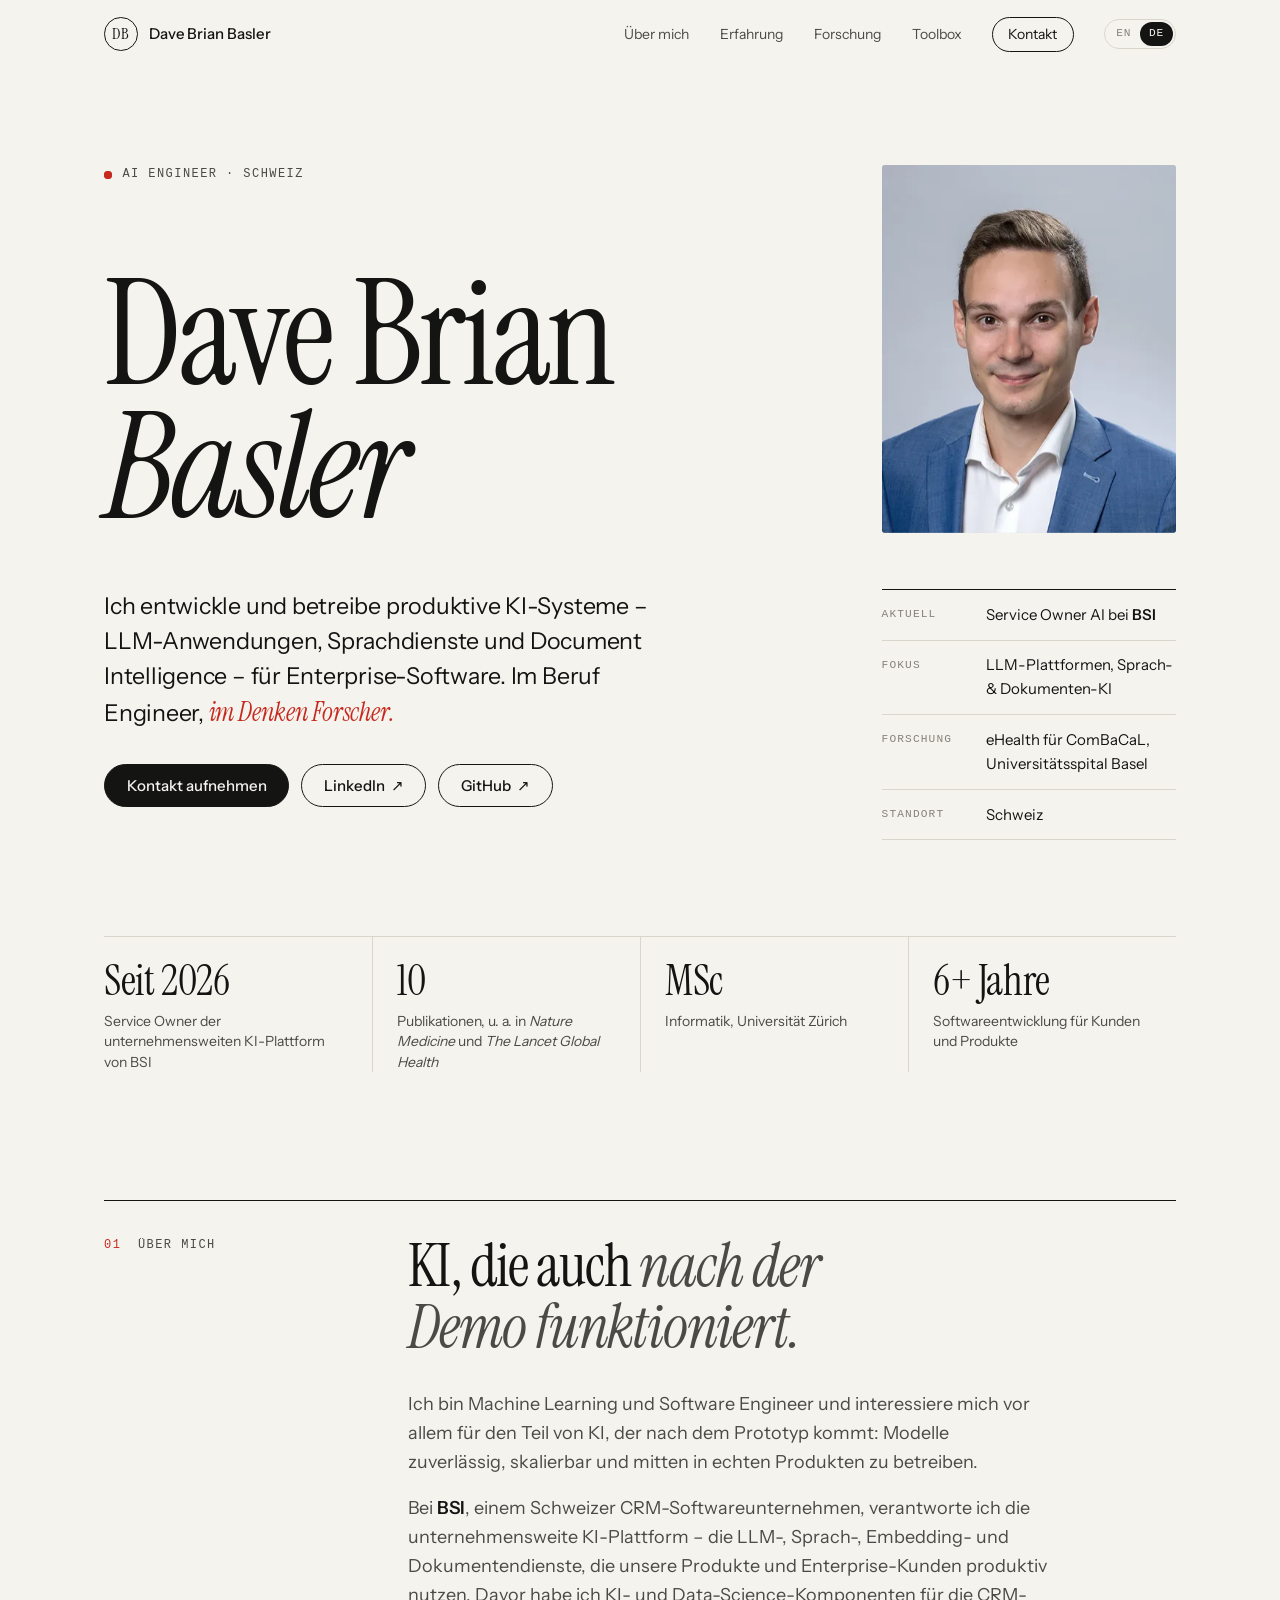
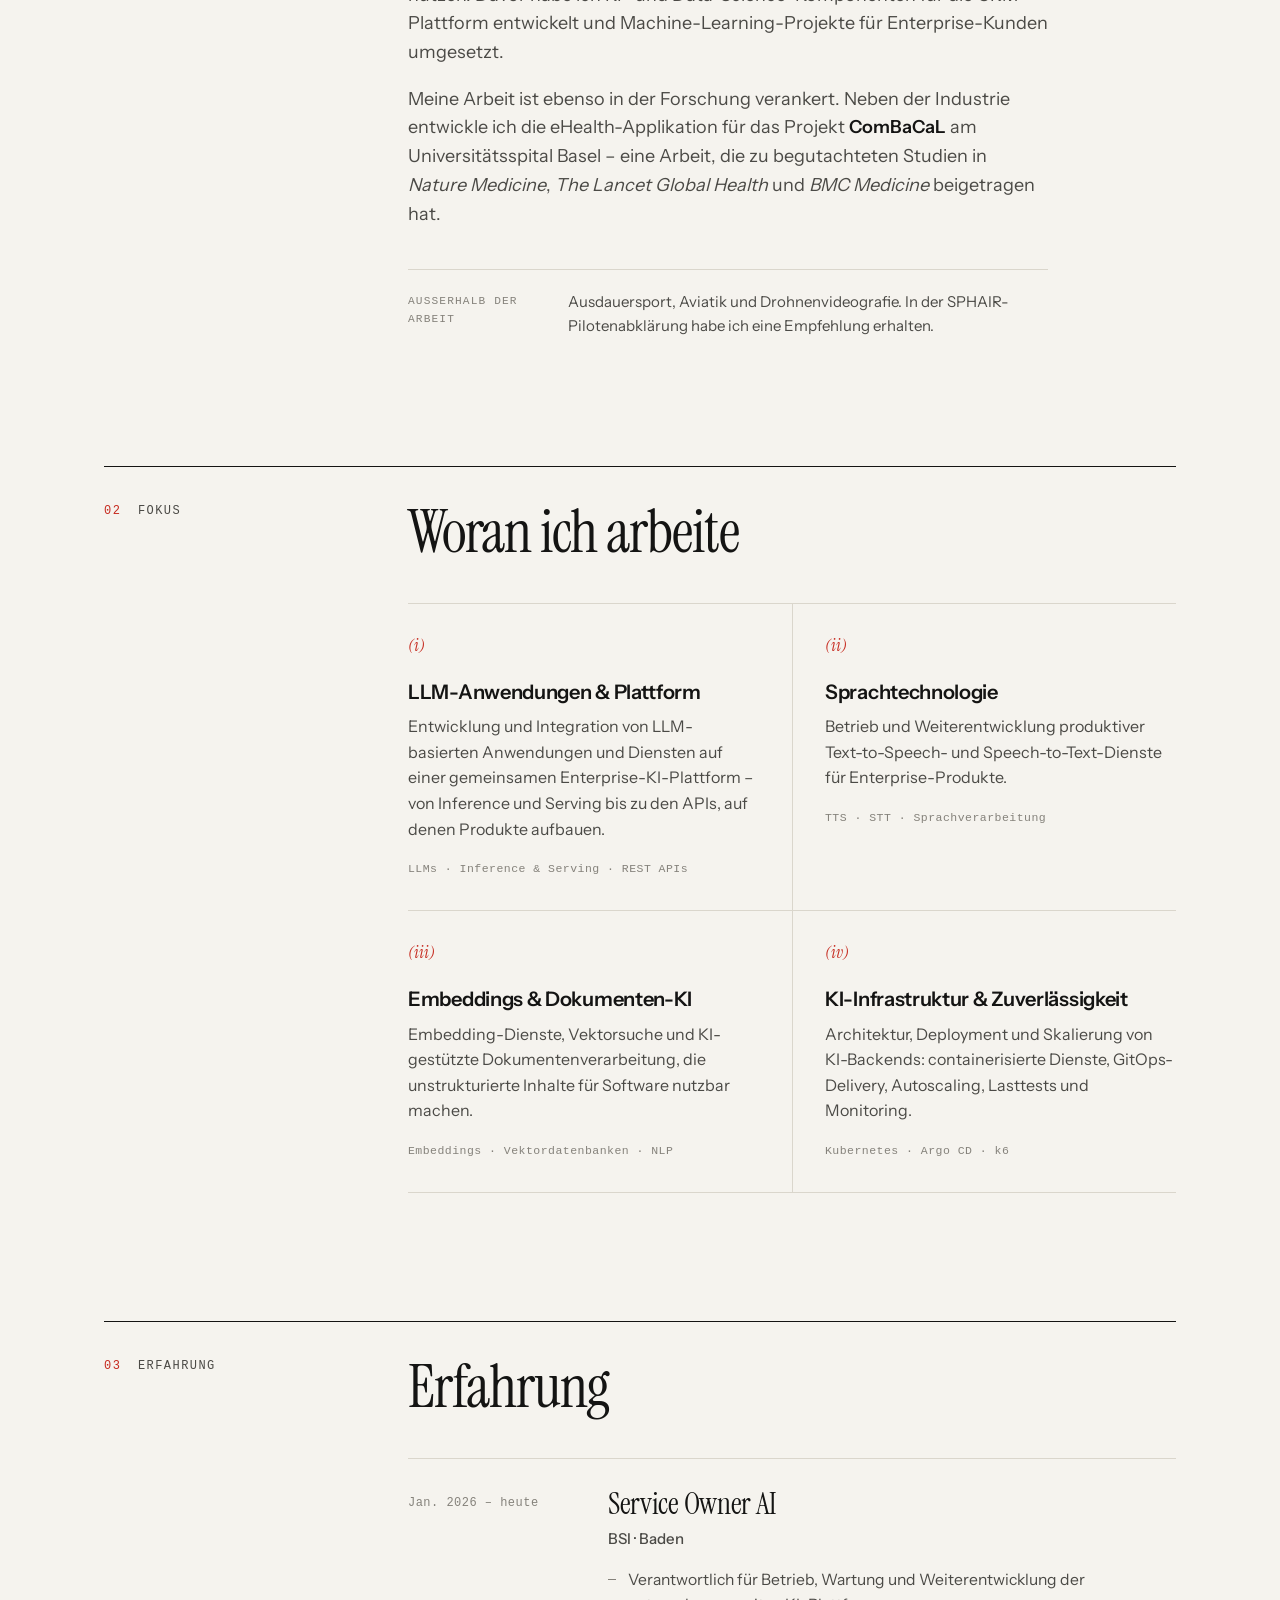
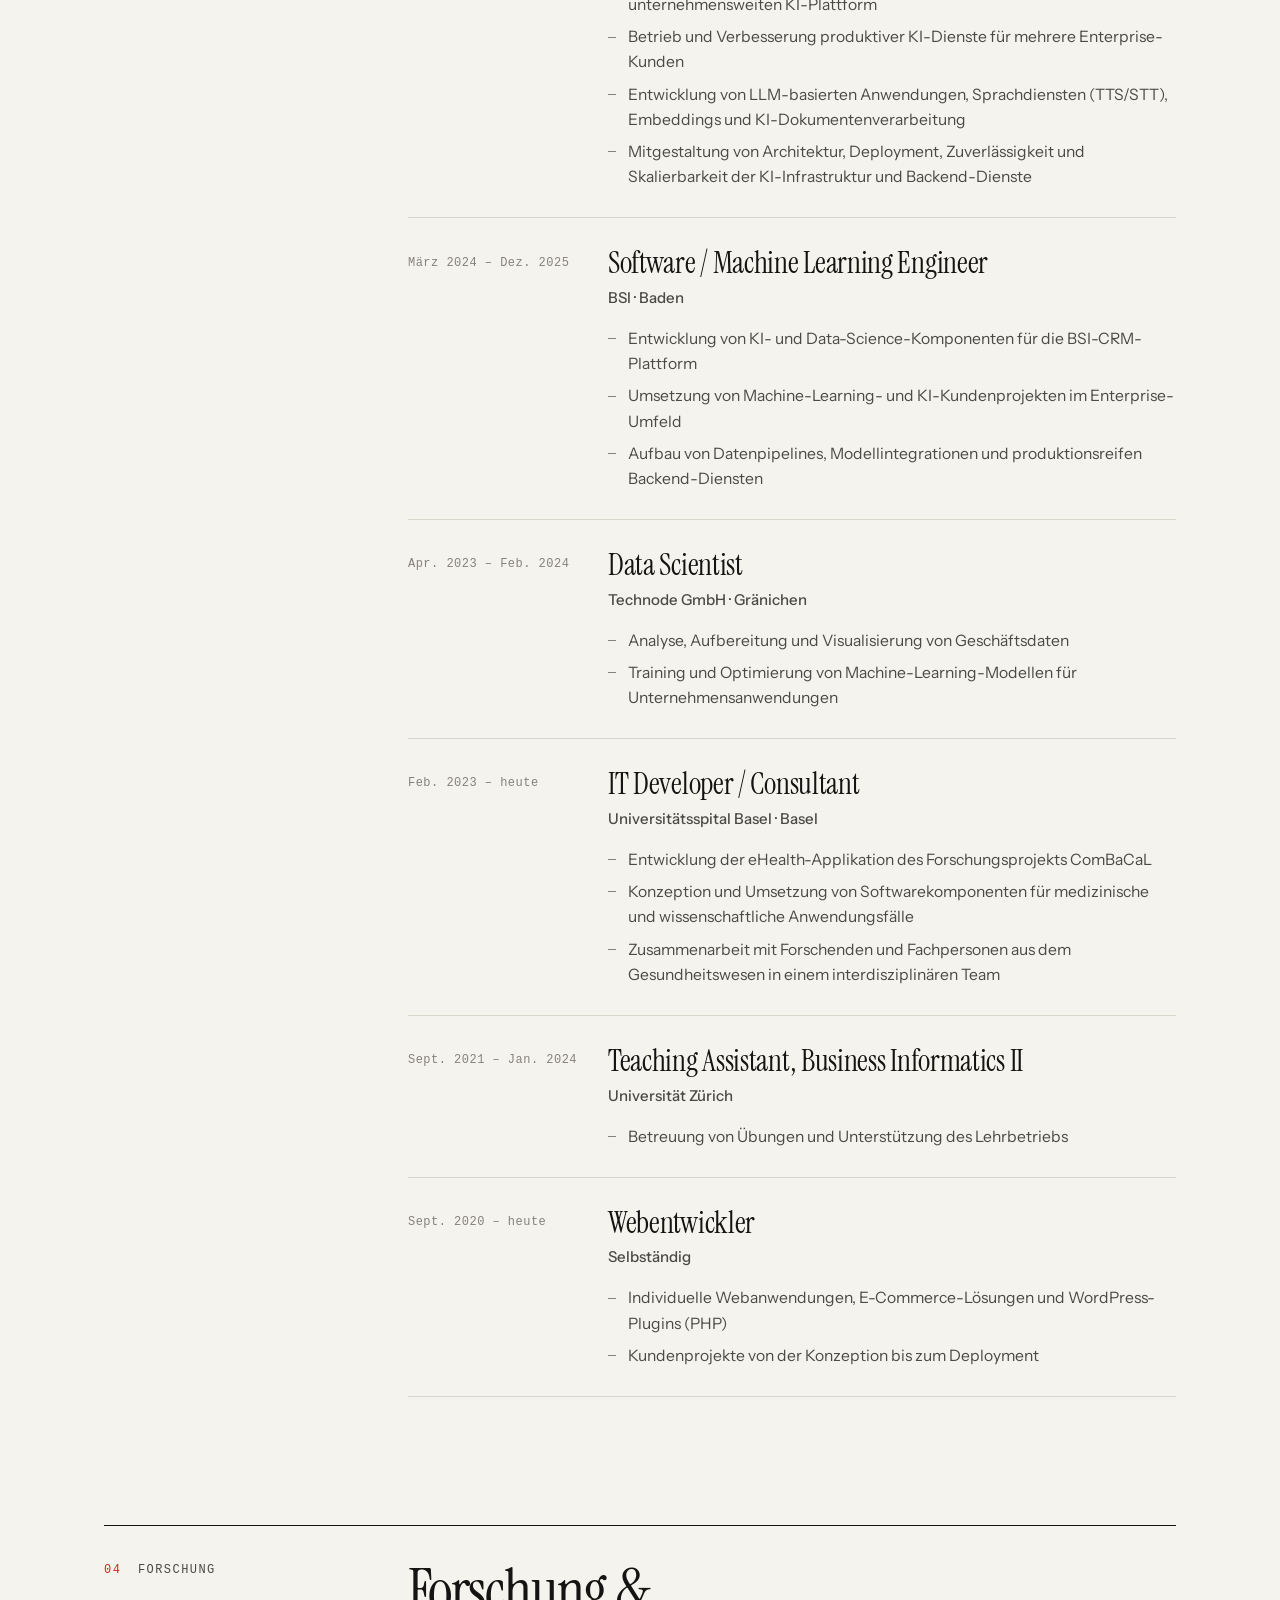
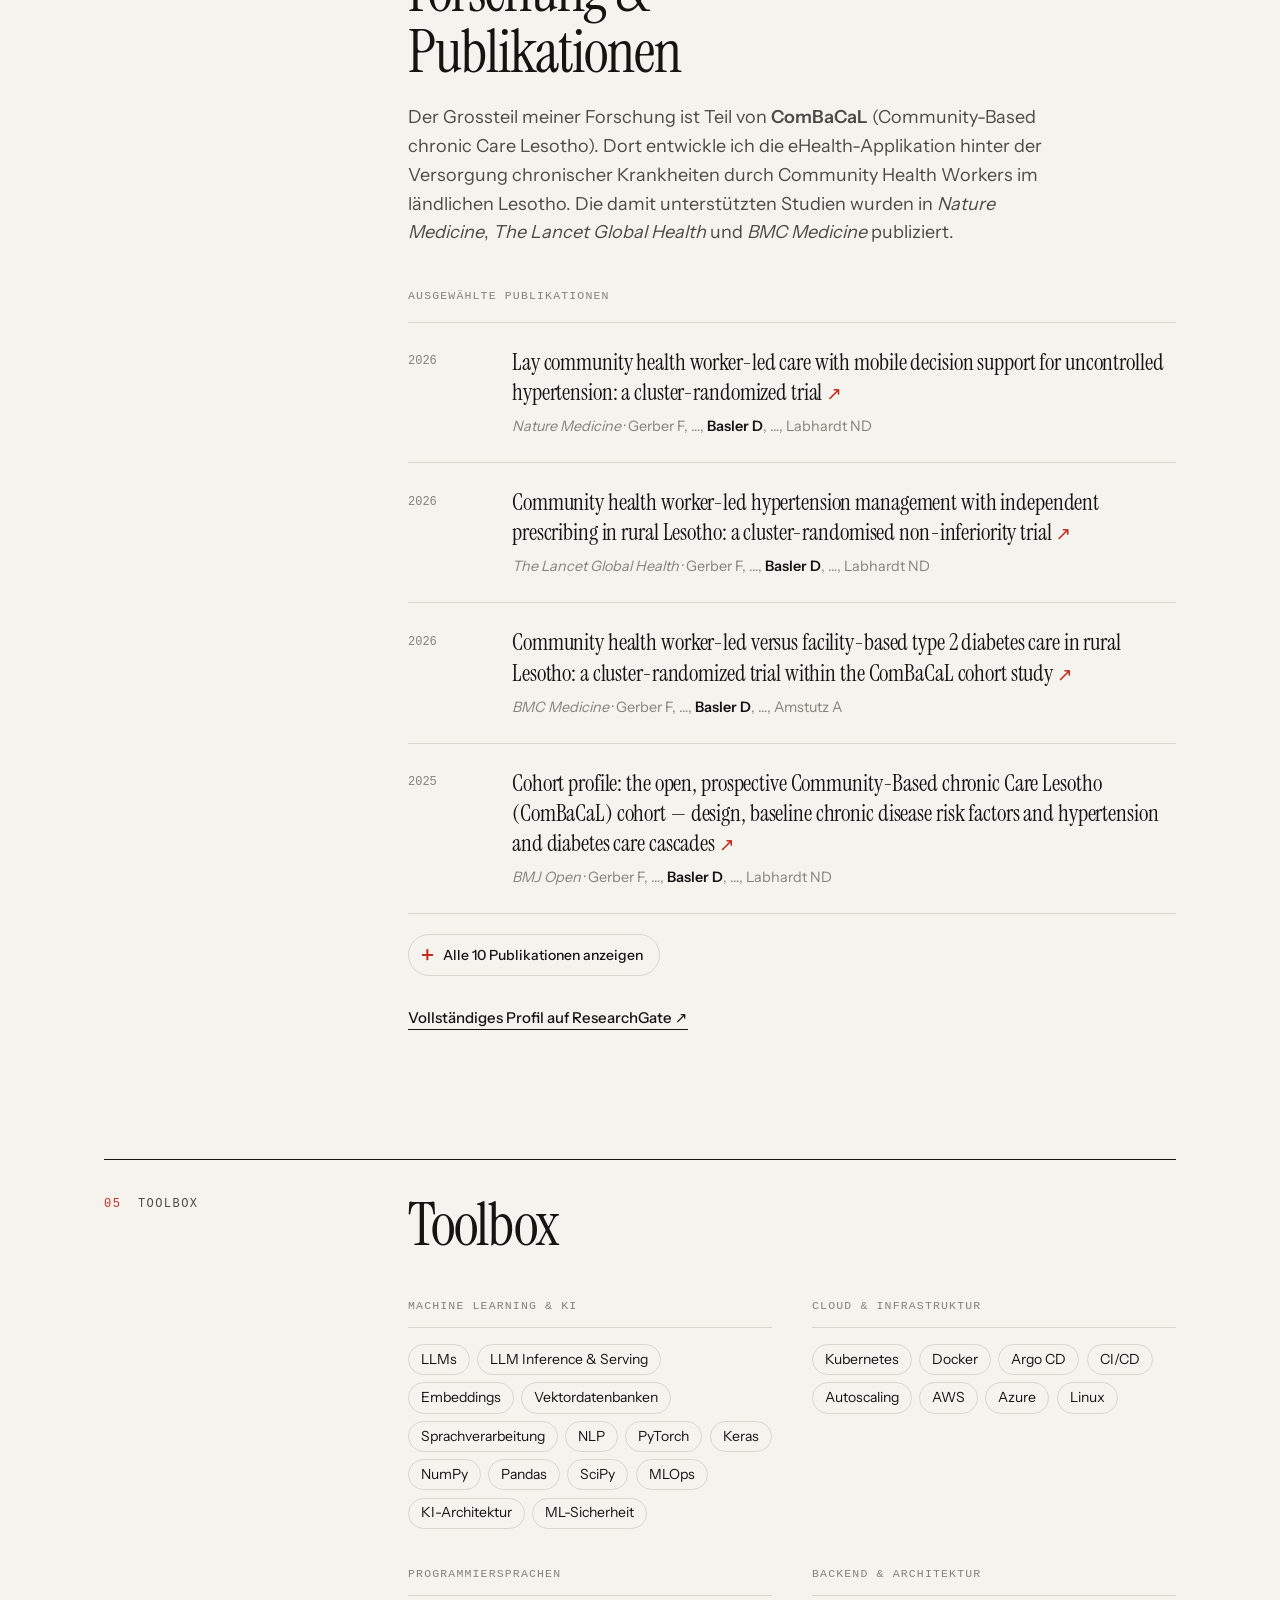
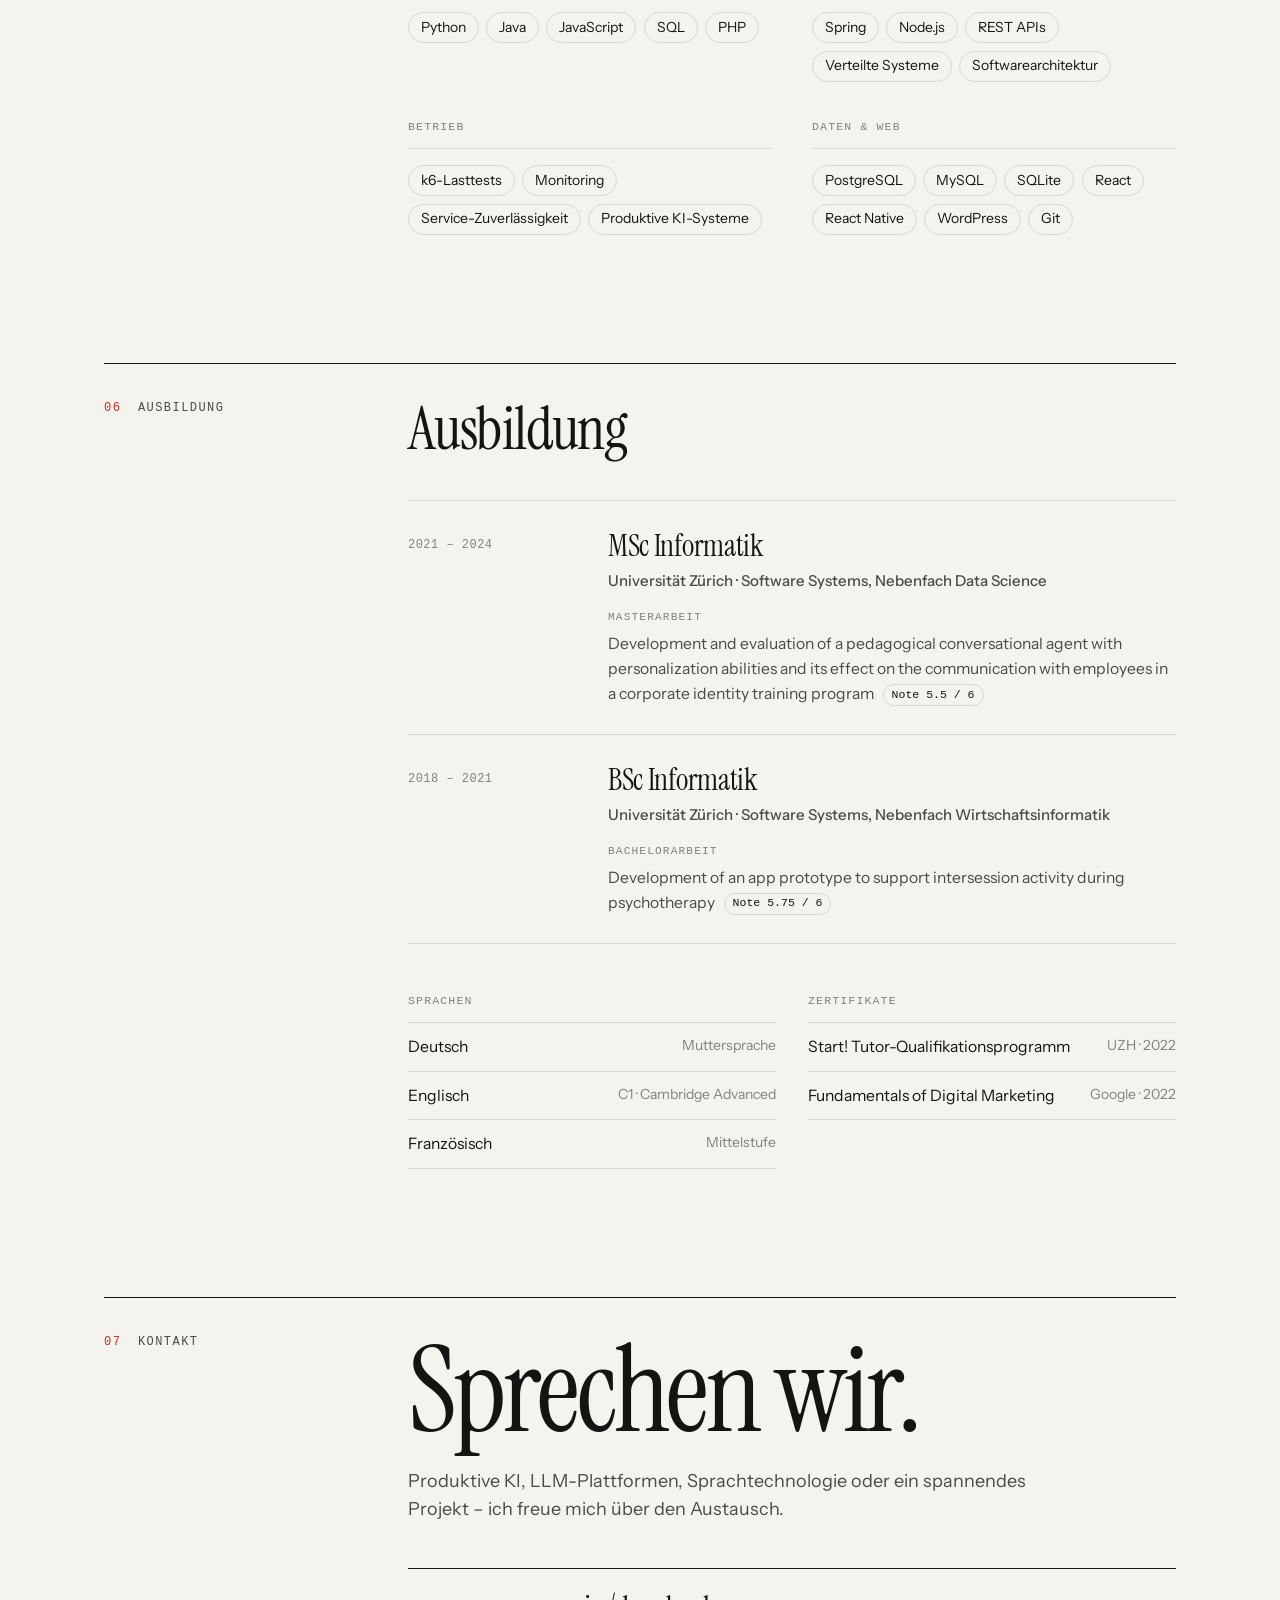
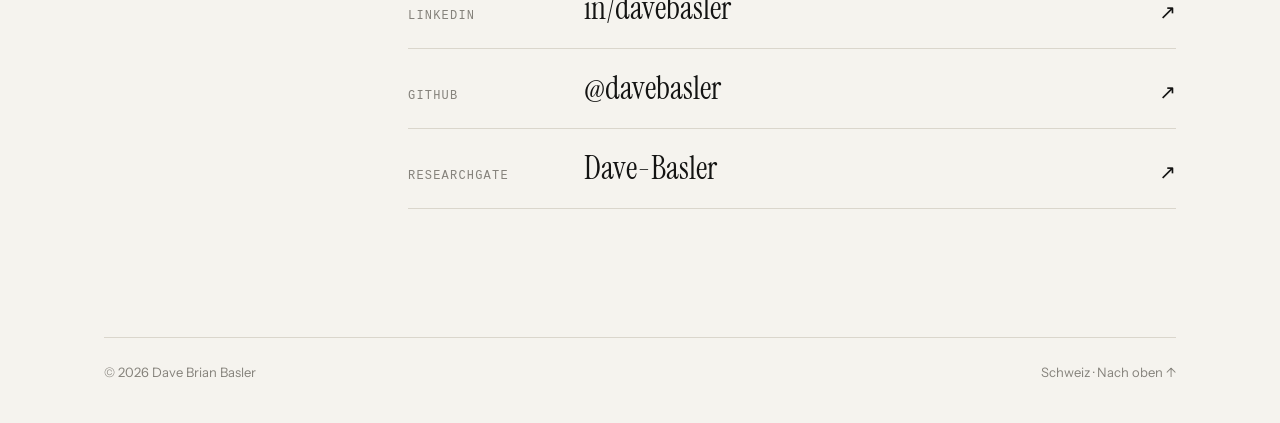
==== de/index.html @ 915a313a "Add portrait, German version and conference venue - Portrait in the hero (WebP + JPEG fallback in 3 " ====
<!DOCTYPE html>
<html lang="de-CH">
<head>
  <meta charset="utf-8">
  <meta name="viewport" content="width=device-width, initial-scale=1">

  <title>Dave Brian Basler — AI &amp; Machine Learning Engineer</title>
  <meta name="description" content="Dave Brian Basler ist AI- und Machine-Learning-Engineer in der Schweiz. Er entwickelt und betreibt produktive KI-Systeme – LLMs, Sprachtechnologie und Dokumenten-KI – für Enterprise-Software.">
  <meta name="author" content="Dave Brian Basler">
  <meta name="robots" content="index, follow">
  <link rel="canonical" href="https://davebasler.github.io/de/">
  <link rel="alternate" hreflang="en" href="https://davebasler.github.io/">
  <link rel="alternate" hreflang="de" href="https://davebasler.github.io/de/">
  <link rel="alternate" hreflang="x-default" href="https://davebasler.github.io/">

  <meta name="theme-color" content="#f5f3ee" media="(prefers-color-scheme: light)">
  <meta name="theme-color" content="#0f0f0e" media="(prefers-color-scheme: dark)">
  <meta name="color-scheme" content="light dark">

  <meta property="og:type" content="profile">
  <meta property="og:site_name" content="Dave Brian Basler">
  <meta property="og:title" content="Dave Brian Basler — AI &amp; Machine Learning Engineer">
  <meta property="og:description" content="Ich entwickle und betreibe produktive KI-Systeme – LLM-Anwendungen, Sprachdienste und Document Intelligence – für Enterprise-Software.">
  <meta property="og:url" content="https://davebasler.github.io/de/">
  <meta property="og:image" content="https://davebasler.github.io/assets/og-image-de.png">
  <meta property="og:image:width" content="1200">
  <meta property="og:image:height" content="630">
  <meta property="og:image:alt" content="Dave Brian Basler — AI &amp; Machine Learning Engineer">
  <meta property="og:locale" content="de_CH">
  <meta property="og:locale:alternate" content="en_US">
  <meta property="profile:first_name" content="Dave">
  <meta property="profile:last_name" content="Basler">
  <meta name="twitter:card" content="summary_large_image">

  <link rel="icon" href="../assets/favicon.svg" type="image/svg+xml">
  <link rel="icon" href="../assets/favicon-32.png" sizes="32x32" type="image/png">
  <link rel="apple-touch-icon" href="../assets/apple-touch-icon.png">

  <link rel="preload" href="../assets/fonts/instrument-serif-400.woff2" as="font" type="font/woff2" crossorigin>
  <link rel="preload" href="../assets/fonts/instrument-sans-variable.woff2" as="font" type="font/woff2" crossorigin>
  <link rel="preload" as="image" type="image/webp" href="../assets/img/portrait-800.webp" imagesrcset="../assets/img/portrait-400.webp 400w, ../assets/img/portrait-640.webp 640w, ../assets/img/portrait-800.webp 800w" imagesizes="(max-width: 760px) 8.5rem, (max-width: 960px) 13rem, 21rem">
  <link rel="stylesheet" href="../style.css">
  <script>document.documentElement.classList.add("js")</script>

  <script type="application/ld+json">
  {
    "@context": "https://schema.org",
    "@type": "ProfilePage",
    "url": "https://davebasler.github.io/de/",
    "inLanguage": "de",
    "dateModified": "2026-11-16",
    "mainEntity": {
      "@type": "Person",
      "@id": "https://davebasler.github.io/#person",
      "name": "Dave Brian Basler",
      "alternateName": "Dave Basler",
      "givenName": "Dave",
      "additionalName": "Brian",
      "familyName": "Basler",
      "jobTitle": "Service Owner AI",
      "description": "AI- und Machine-Learning-Engineer, der produktive LLM-, Sprach- und Dokumenten-KI-Systeme für Enterprise-Software entwickelt und betreibt.",
      "url": "https://davebasler.github.io/de/",
      "image": "https://davebasler.github.io/assets/img/portrait-800.jpg",
      "address": { "@type": "PostalAddress", "addressCountry": "CH" },
      "worksFor": {
        "@type": "Organization",
        "name": "BSI Business Systems Integration AG",
        "url": "https://www.bsi-software.com"
      },
      "alumniOf": {
        "@type": "CollegeOrUniversity",
        "name": "Universität Zürich",
        "url": "https://www.uzh.ch"
      },
      "knowsAbout": [
        "Machine Learning", "Künstliche Intelligenz", "Large Language Models", "LLM Inference und Serving",
        "Sprachverarbeitung", "Text-to-Speech", "Speech-to-Text", "Embeddings",
        "Vektordatenbanken", "MLOps", "Kubernetes", "Softwarearchitektur", "eHealth"
      ],
      "knowsLanguage": ["de", "en", "fr"],
      "sameAs": [
        "https://ch.linkedin.com/in/davebasler",
        "https://github.com/davebasler",
        "https://www.researchgate.net/profile/Dave-Basler"
      ]
    }
  }
  </script>
</head>
<body>
  <a class="skip-link" href="#main">Zum Inhalt springen</a>

  <header class="site-header" id="top">
    <div class="wrap header-inner">
      <a class="brand" href="#top" aria-label="Dave Brian Basler, zurück nach oben">
        <span class="brand-mark" aria-hidden="true">DB</span>
        <span class="brand-name">Dave Brian Basler</span>
      </a>
      <div class="header-right">
        <nav aria-label="Abschnitte">
          <ul class="nav-list">
            <li><a href="#about">Über mich</a></li>
            <li><a href="#experience">Erfahrung</a></li>
            <li><a href="#research">Forschung</a></li>
            <li><a href="#toolbox">Toolbox</a></li>
            <li><a class="nav-cta" href="#contact">Kontakt</a></li>
          </ul>
        </nav>
        <div class="lang-switch" role="group" aria-label="Sprache">
          <a href="../" hreflang="en" lang="en" aria-label="English">EN</a>
          <a href="./" hreflang="de" lang="de" aria-current="page" aria-label="Deutsch">DE</a>
        </div>
      </div>
    </div>
  </header>

  <main id="main">
    <!-- ============ HERO ============ -->
    <section class="hero wrap" aria-labelledby="hero-title">
      <p class="eyebrow rise"><span class="pulse" aria-hidden="true"></span>AI Engineer · Schweiz</p>

      <h1 id="hero-title" class="hero-title rise rise-1">Dave Brian<br><span class="hero-title-last">Basler</span></h1>

      <figure class="portrait">
        <picture>
          <source type="image/webp" srcset="../assets/img/portrait-400.webp 400w, ../assets/img/portrait-640.webp 640w, ../assets/img/portrait-800.webp 800w" sizes="(max-width: 760px) 8.5rem, (max-width: 960px) 13rem, 21rem">
          <img src="../assets/img/portrait-800.jpg" alt="Porträt von Dave Brian Basler" width="800" height="1000" fetchpriority="high">
        </picture>
      </figure>

      <div class="hero-copy rise rise-2">
        <p class="lead">
          Ich entwickle und betreibe produktive KI-Systeme – LLM-Anwendungen, Sprachdienste und
          Document Intelligence – für Enterprise-Software. Im Beruf Engineer,
          <em>im Denken Forscher.</em>
        </p>
        <div class="actions">
          <a class="btn btn-primary" href="#contact">Kontakt aufnehmen</a>
          <a class="btn btn-ghost" href="https://ch.linkedin.com/in/davebasler" target="_blank" rel="noopener">LinkedIn <span aria-hidden="true">↗</span></a>
          <a class="btn btn-ghost" href="https://github.com/davebasler" target="_blank" rel="noopener">GitHub <span aria-hidden="true">↗</span></a>
        </div>
      </div>

      <dl class="now rise rise-3">
        <div><dt>Aktuell</dt><dd>Service Owner AI bei <strong>BSI</strong></dd></div>
        <div><dt>Fokus</dt><dd>LLM-Plattformen, Sprach- &amp; Dokumenten-KI</dd></div>
        <div><dt>Forschung</dt><dd>eHealth für ComBaCaL, Universitätsspital Basel</dd></div>
        <div><dt>Standort</dt><dd>Schweiz</dd></div>
      </dl>

      <ul class="facts rise rise-4">
        <li><span class="fact-value">Seit 2026</span><span class="fact-label">Service Owner der unternehmensweiten KI-Plattform von BSI</span></li>
        <li><span class="fact-value">10</span><span class="fact-label">Publikationen, u.&nbsp;a. in <i>Nature Medicine</i> und <i>The Lancet Global Health</i></span></li>
        <li><span class="fact-value">MSc</span><span class="fact-label">Informatik, Universität Zürich</span></li>
        <li><span class="fact-value"><span data-years-since="2020-09">6</span>+ Jahre</span><span class="fact-label">Softwareentwicklung für Kunden und Produkte</span></li>
      </ul>
    </section>

    <!-- ============ 01 ÜBER MICH ============ -->
    <section class="section wrap" id="about" aria-labelledby="about-title">
      <div class="section-label"><span class="num">01</span> Über mich</div>
      <div class="section-body">
        <h2 id="about-title" class="section-title reveal">KI, die auch <em>nach der Demo funktioniert.</em></h2>
        <div class="prose reveal">
          <p>
            Ich bin Machine Learning und Software Engineer und interessiere mich vor allem für den Teil
            von KI, der nach dem Prototyp kommt: Modelle zuverlässig, skalierbar und mitten in echten
            Produkten zu betreiben.
          </p>
          <p>
            Bei <strong>BSI</strong>, einem Schweizer CRM-Softwareunternehmen, verantworte ich die
            unternehmensweite KI-Plattform – die LLM-, Sprach-, Embedding- und Dokumentendienste, die
            unsere Produkte und Enterprise-Kunden produktiv nutzen. Davor habe ich KI- und
            Data-Science-Komponenten für die CRM-Plattform entwickelt und Machine-Learning-Projekte
            für Enterprise-Kunden umgesetzt.
          </p>
          <p>
            Meine Arbeit ist ebenso in der Forschung verankert. Neben der Industrie entwickle ich die
            eHealth-Applikation für das Projekt <strong>ComBaCaL</strong> am Universitätsspital Basel –
            eine Arbeit, die zu begutachteten Studien in <i>Nature Medicine</i>,
            <i>The Lancet Global Health</i> und <i>BMC Medicine</i> beigetragen hat.
          </p>
        </div>
        <aside class="aside reveal" aria-label="Ausserhalb der Arbeit">
          <span class="aside-label">Ausserhalb der Arbeit</span>
          <p>Ausdauersport, Aviatik und Drohnenvideografie. In der SPHAIR-Pilotenabklärung habe ich eine Empfehlung erhalten.</p>
        </aside>
      </div>
    </section>

    <!-- ============ 02 FOKUS ============ -->
    <section class="section wrap" id="focus" aria-labelledby="focus-title">
      <div class="section-label"><span class="num">02</span> Fokus</div>
      <div class="section-body">
        <h2 id="focus-title" class="section-title reveal">Woran ich arbeite</h2>
        <ol class="focus-grid">
          <li class="focus-item reveal">
            <h3>LLM-Anwendungen &amp; Plattform</h3>
            <p>Entwicklung und Integration von LLM-basierten Anwendungen und Diensten auf einer gemeinsamen Enterprise-KI-Plattform – von Inference und Serving bis zu den APIs, auf denen Produkte aufbauen.</p>
            <p class="tags">LLMs · Inference &amp; Serving · REST APIs</p>
          </li>
          <li class="focus-item reveal">
            <h3>Sprachtechnologie</h3>
            <p>Betrieb und Weiterentwicklung produktiver Text-to-Speech- und Speech-to-Text-Dienste für Enterprise-Produkte.</p>
            <p class="tags">TTS · STT · Sprachverarbeitung</p>
          </li>
          <li class="focus-item reveal">
            <h3>Embeddings &amp; Dokumenten-KI</h3>
            <p>Embedding-Dienste, Vektorsuche und KI-gestützte Dokumentenverarbeitung, die unstrukturierte Inhalte für Software nutzbar machen.</p>
            <p class="tags">Embeddings · Vektordatenbanken · NLP</p>
          </li>
          <li class="focus-item reveal">
            <h3>KI-Infrastruktur &amp; Zuverlässigkeit</h3>
            <p>Architektur, Deployment und Skalierung von KI-Backends: containerisierte Dienste, GitOps-Delivery, Autoscaling, Lasttests und Monitoring.</p>
            <p class="tags">Kubernetes · Argo CD · k6</p>
          </li>
        </ol>
      </div>
    </section>

    <!-- ============ 03 ERFAHRUNG ============ -->
    <section class="section wrap" id="experience" aria-labelledby="experience-title">
      <div class="section-label"><span class="num">03</span> Erfahrung</div>
      <div class="section-body">
        <h2 id="experience-title" class="section-title reveal">Erfahrung</h2>

        <ol class="timeline">
          <li class="entry reveal">
            <p class="entry-date"><time datetime="2026-01">Jan. 2026</time> – heute</p>
            <div class="entry-body">
              <h3 class="entry-title">Service Owner AI</h3>
              <p class="entry-org">BSI · Baden</p>
              <ul class="entry-points">
                <li>Verantwortlich für Betrieb, Wartung und Weiterentwicklung der unternehmensweiten KI-Plattform</li>
                <li>Betrieb und Verbesserung produktiver KI-Dienste für mehrere Enterprise-Kunden</li>
                <li>Entwicklung von LLM-basierten Anwendungen, Sprachdiensten (TTS/STT), Embeddings und KI-Dokumentenverarbeitung</li>
                <li>Mitgestaltung von Architektur, Deployment, Zuverlässigkeit und Skalierbarkeit der KI-Infrastruktur und Backend-Dienste</li>
              </ul>
            </div>
          </li>

          <li class="entry reveal">
            <p class="entry-date"><time datetime="2024-03">März 2024</time> – <time datetime="2025-12">Dez. 2025</time></p>
            <div class="entry-body">
              <h3 class="entry-title">Software / Machine Learning Engineer</h3>
              <p class="entry-org">BSI · Baden</p>
              <ul class="entry-points">
                <li>Entwicklung von KI- und Data-Science-Komponenten für die BSI-CRM-Plattform</li>
                <li>Umsetzung von Machine-Learning- und KI-Kundenprojekten im Enterprise-Umfeld</li>
                <li>Aufbau von Datenpipelines, Modellintegrationen und produktionsreifen Backend-Diensten</li>
              </ul>
            </div>
          </li>

          <li class="entry reveal">
            <p class="entry-date"><time datetime="2023-04">Apr. 2023</time> – <time datetime="2024-02">Feb. 2024</time></p>
            <div class="entry-body">
              <h3 class="entry-title">Data Scientist</h3>
              <p class="entry-org">Technode GmbH · Gränichen</p>
              <ul class="entry-points">
                <li>Analyse, Aufbereitung und Visualisierung von Geschäftsdaten</li>
                <li>Training und Optimierung von Machine-Learning-Modellen für Unternehmensanwendungen</li>
              </ul>
            </div>
          </li>

          <li class="entry reveal">
            <p class="entry-date"><time datetime="2023-02">Feb. 2023</time> – heute</p>
            <div class="entry-body">
              <h3 class="entry-title">IT Developer / Consultant</h3>
              <p class="entry-org">Universitätsspital Basel · Basel</p>
              <ul class="entry-points">
                <li>Entwicklung der eHealth-Applikation des Forschungsprojekts ComBaCaL</li>
                <li>Konzeption und Umsetzung von Softwarekomponenten für medizinische und wissenschaftliche Anwendungsfälle</li>
                <li>Zusammenarbeit mit Forschenden und Fachpersonen aus dem Gesundheitswesen in einem interdisziplinären Team</li>
              </ul>
            </div>
          </li>

          <li class="entry reveal">
            <p class="entry-date"><time datetime="2021-09">Sept. 2021</time> – <time datetime="2024-01">Jan. 2024</time></p>
            <div class="entry-body">
              <h3 class="entry-title">Teaching Assistant, Business Informatics II</h3>
              <p class="entry-org">Universität Zürich</p>
              <ul class="entry-points">
                <li>Betreuung von Übungen und Unterstützung des Lehrbetriebs</li>
              </ul>
            </div>
          </li>

          <li class="entry reveal">
            <p class="entry-date"><time datetime="2020-09">Sept. 2020</time> – heute</p>
            <div class="entry-body">
              <h3 class="entry-title">Webentwickler</h3>
              <p class="entry-org">Selbständig</p>
              <ul class="entry-points">
                <li>Individuelle Webanwendungen, E-Commerce-Lösungen und WordPress-Plugins (PHP)</li>
                <li>Kundenprojekte von der Konzeption bis zum Deployment</li>
              </ul>
            </div>
          </li>
        </ol>
      </div>
    </section>

    <!-- ============ 04 FORSCHUNG ============ -->
    <section class="section wrap" id="research" aria-labelledby="research-title">
      <div class="section-label"><span class="num">04</span> Forschung</div>
      <div class="section-body">
        <h2 id="research-title" class="section-title reveal">Forschung &amp; Publikationen</h2>
        <p class="section-intro reveal">
          Der Grossteil meiner Forschung ist Teil von <strong>ComBaCaL</strong> (Community-Based chronic Care Lesotho).
          Dort entwickle ich die eHealth-Applikation hinter der Versorgung chronischer Krankheiten durch
          Community Health Workers im ländlichen Lesotho. Die damit unterstützten Studien wurden in
          <i>Nature Medicine</i>, <i>The Lancet Global Health</i> und <i>BMC Medicine</i> publiziert.
        </p>

        <h3 class="pubs-heading reveal">Ausgewählte Publikationen</h3>
        <ol class="pubs">
          <li class="pub reveal">
            <span class="pub-year">2026</span>
            <div>
              <a class="pub-title" href="https://doi.org/10.1038/s41591-026-04208-w" target="_blank" rel="noopener">Lay community health worker-led care with mobile decision support for uncontrolled hypertension: a cluster-randomized trial <span aria-hidden="true">↗</span></a>
              <p class="pub-meta"><i>Nature Medicine</i> · Gerber F, …, <b>Basler D</b>, …, Labhardt ND</p>
            </div>
          </li>
          <li class="pub reveal">
            <span class="pub-year">2026</span>
            <div>
              <a class="pub-title" href="https://doi.org/10.1016/j.langlo.2026.104096" target="_blank" rel="noopener">Community health worker-led hypertension management with independent prescribing in rural Lesotho: a cluster-randomised non-inferiority trial <span aria-hidden="true">↗</span></a>
              <p class="pub-meta"><i>The Lancet Global Health</i> · Gerber F, …, <b>Basler D</b>, …, Labhardt ND</p>
            </div>
          </li>
          <li class="pub reveal">
            <span class="pub-year">2026</span>
            <div>
              <a class="pub-title" href="https://doi.org/10.1186/s12916-026-04943-4" target="_blank" rel="noopener">Community health worker-led versus facility-based type 2 diabetes care in rural Lesotho: a cluster-randomized trial within the ComBaCaL cohort study <span aria-hidden="true">↗</span></a>
              <p class="pub-meta"><i>BMC Medicine</i> · Gerber F, …, <b>Basler D</b>, …, Amstutz A</p>
            </div>
          </li>
          <li class="pub reveal">
            <span class="pub-year">2025</span>
            <div>
              <a class="pub-title" href="https://doi.org/10.1136/bmjopen-2024-093852" target="_blank" rel="noopener">Cohort profile: the open, prospective Community-Based chronic Care Lesotho (ComBaCaL) cohort — design, baseline chronic disease risk factors and hypertension and diabetes care cascades <span aria-hidden="true">↗</span></a>
              <p class="pub-meta"><i>BMJ Open</i> · Gerber F, …, <b>Basler D</b>, …, Labhardt ND</p>
            </div>
          </li>
        </ol>

        <details class="pubs-more reveal">
          <summary><span class="pm-icon" aria-hidden="true"></span><span class="pm-closed">Alle 10 Publikationen anzeigen</span><span class="pm-open">Weniger anzeigen</span></summary>
          <ol class="pubs pubs-compact">
            <li class="pub">
              <span class="pub-year">2026</span>
              <div>
                <a class="pub-title" href="https://doi.org/10.64898/2026.11.03.26367148" target="_blank" rel="noopener">Community health workers’ experiences with a digital clinical decision support system for longitudinal hypertension and diabetes care in rural Lesotho: a mixed-methods study <span aria-hidden="true">↗</span></a>
                <p class="pub-meta">Preprint · <i>medRxiv</i> · Gerber F, …, <b>Basler D</b>, …, Amstutz A</p>
              </div>
            </li>
            <li class="pub">
              <span class="pub-year">2025</span>
              <div>
                <a class="pub-title" href="https://doi.org/10.5334/aogh.4738" target="_blank" rel="noopener">Feasibility and acceptability of diabetes and hypertension screening and diagnosis by community health workers in rural Lesotho: a mixed-methods pilot study <span aria-hidden="true">↗</span></a>
                <p class="pub-meta"><i>Annals of Global Health</i> · Lejone TI, …, <b>Basler D</b>, …, Labhardt ND</p>
              </div>
            </li>
            <li class="pub">
              <span class="pub-year">2024</span>
              <div>
                <a class="pub-title" href="https://doi.org/10.1186/s13063-024-08226-2" target="_blank" rel="noopener">Community-based management of arterial hypertension and cardiovascular risk factors by lay village health workers in rural Lesotho: joint protocol for two cluster-randomized trials within the ComBaCaL cohort study <span aria-hidden="true">↗</span></a>
                <p class="pub-meta"><i>Trials</i> · Gerber F, …, <b>Basler D</b>, …, Amstutz A</p>
              </div>
            </li>
            <li class="pub">
              <span class="pub-year">2024</span>
              <div>
                <a class="pub-title" href="https://doi.org/10.1177/20552076241288757" target="_blank" rel="noopener">eConsent administered by community health workers in a study using the Trials within Cohorts (TwiCs) design — experiences from the ComBaCaL project <span aria-hidden="true">↗</span></a>
                <p class="pub-meta"><i>Digital Health</i> · Gerber F, …, <b>Basler D</b>, …, Amstutz A</p>
              </div>
            </li>
            <li class="pub">
              <span class="pub-year">2023</span>
              <div>
                <a class="pub-title" href="https://doi.org/10.1186/s13063-023-07729-8" target="_blank" rel="noopener">Community-based type 2 diabetes care by lay village health workers in rural Lesotho: protocol for a cluster-randomized trial within the ComBaCaL cohort study <span aria-hidden="true">↗</span></a>
                <p class="pub-meta"><i>Trials</i> · Gerber F, …, <b>Basler D</b>, …, Amstutz A</p>
              </div>
            </li>
            <li class="pub">
              <span class="pub-year">2021</span>
              <div>
                <p class="pub-title">Development of a trans-diagnostic mobile app to support intersession processes in psychotherapy</p>
                <p class="pub-meta">Konferenzbeitrag · <i>52nd Annual International Conference of the Society for Psychotherapy Research</i> · Jinashvili G, <b>Basler D</b>, et al.</p>
              </div>
            </li>
          </ol>
        </details>

        <p class="more reveal"><a href="https://www.researchgate.net/profile/Dave-Basler/research" target="_blank" rel="noopener">Vollständiges Profil auf ResearchGate <span aria-hidden="true">↗</span></a></p>
      </div>
    </section>

    <!-- ============ 05 TOOLBOX ============ -->
    <section class="section wrap" id="toolbox" aria-labelledby="toolbox-title">
      <div class="section-label"><span class="num">05</span> Toolbox</div>
      <div class="section-body">
        <h2 id="toolbox-title" class="section-title reveal">Toolbox</h2>
        <dl class="skills">
          <div class="skill-group reveal">
            <dt>Machine Learning &amp; KI</dt>
            <dd><ul class="chips">
              <li>LLMs</li><li>LLM Inference &amp; Serving</li><li>Embeddings</li><li>Vektordatenbanken</li>
              <li>Sprachverarbeitung</li><li>NLP</li><li>PyTorch</li><li>Keras</li><li>NumPy</li><li>Pandas</li>
              <li>SciPy</li><li>MLOps</li><li>KI-Architektur</li><li>ML-Sicherheit</li>
            </ul></dd>
          </div>
          <div class="skill-group reveal">
            <dt>Cloud &amp; Infrastruktur</dt>
            <dd><ul class="chips">
              <li>Kubernetes</li><li>Docker</li><li>Argo CD</li><li>CI/CD</li><li>Autoscaling</li>
              <li>AWS</li><li>Azure</li><li>Linux</li>
            </ul></dd>
          </div>
          <div class="skill-group reveal">
            <dt>Programmiersprachen</dt>
            <dd><ul class="chips">
              <li>Python</li><li>Java</li><li>JavaScript</li><li>SQL</li><li>PHP</li>
            </ul></dd>
          </div>
          <div class="skill-group reveal">
            <dt>Backend &amp; Architektur</dt>
            <dd><ul class="chips">
              <li>Spring</li><li>Node.js</li><li>REST APIs</li><li>Verteilte Systeme</li><li>Softwarearchitektur</li>
            </ul></dd>
          </div>
          <div class="skill-group reveal">
            <dt>Betrieb</dt>
            <dd><ul class="chips">
              <li>k6-Lasttests</li><li>Monitoring</li><li>Service-Zuverlässigkeit</li><li>Produktive KI-Systeme</li>
            </ul></dd>
          </div>
          <div class="skill-group reveal">
            <dt>Daten &amp; Web</dt>
            <dd><ul class="chips">
              <li>PostgreSQL</li><li>MySQL</li><li>SQLite</li><li>React</li><li>React Native</li><li>WordPress</li><li>Git</li>
            </ul></dd>
          </div>
        </dl>
      </div>
    </section>

    <!-- ============ 06 AUSBILDUNG ============ -->
    <section class="section wrap" id="education" aria-labelledby="education-title">
      <div class="section-label"><span class="num">06</span> Ausbildung</div>
      <div class="section-body">
        <h2 id="education-title" class="section-title reveal">Ausbildung</h2>

        <ol class="timeline">
          <li class="entry reveal">
            <p class="entry-date"><time datetime="2021-09">2021</time> – <time datetime="2024-02">2024</time></p>
            <div class="entry-body">
              <h3 class="entry-title">MSc Informatik</h3>
              <p class="entry-org">Universität Zürich · Software Systems, Nebenfach Data Science</p>
              <p class="thesis"><span>Masterarbeit</span> Development and evaluation of a pedagogical conversational agent with personalization abilities and its effect on the communication with employees in a corporate identity training program <span class="grade">Note 5.5 / 6</span></p>
            </div>
          </li>
          <li class="entry reveal">
            <p class="entry-date"><time datetime="2018-09">2018</time> – <time datetime="2021-09">2021</time></p>
            <div class="entry-body">
              <h3 class="entry-title">BSc Informatik</h3>
              <p class="entry-org">Universität Zürich · Software Systems, Nebenfach Wirtschaftsinformatik</p>
              <p class="thesis"><span>Bachelorarbeit</span> Development of an app prototype to support intersession activity during psychotherapy <span class="grade">Note 5.75 / 6</span></p>
            </div>
          </li>
        </ol>

        <div class="extras">
          <div class="extra reveal">
            <h3>Sprachen</h3>
            <ul>
              <li>Deutsch <span>Muttersprache</span></li>
              <li>Englisch <span>C1 · Cambridge Advanced</span></li>
              <li>Französisch <span>Mittelstufe</span></li>
            </ul>
          </div>
          <div class="extra reveal">
            <h3>Zertifikate</h3>
            <ul>
              <li>Start! Tutor-Qualifikationsprogramm <span>UZH · 2022</span></li>
              <li>Fundamentals of Digital Marketing <span>Google · 2022</span></li>
            </ul>
          </div>
        </div>
      </div>
    </section>

    <!-- ============ 07 KONTAKT ============ -->
    <section class="section wrap contact" id="contact" aria-labelledby="contact-title">
      <div class="section-label"><span class="num">07</span> Kontakt</div>
      <div class="section-body">
        <h2 id="contact-title" class="contact-title reveal">Sprechen wir.</h2>
        <p class="section-intro reveal">
          Produktive KI, LLM-Plattformen, Sprachtechnologie oder ein spannendes Projekt – ich freue mich über den Austausch.
        </p>
        <ul class="contact-links reveal">
          <li><a href="https://ch.linkedin.com/in/davebasler" target="_blank" rel="noopener"><span class="cl-label">LinkedIn</span><span class="cl-value">in/davebasler</span><span class="cl-arrow" aria-hidden="true">↗</span></a></li>
          <li><a href="https://github.com/davebasler" target="_blank" rel="noopener"><span class="cl-label">GitHub</span><span class="cl-value">@davebasler</span><span class="cl-arrow" aria-hidden="true">↗</span></a></li>
          <li><a href="https://www.researchgate.net/profile/Dave-Basler" target="_blank" rel="noopener"><span class="cl-label">ResearchGate</span><span class="cl-value">Dave-Basler</span><span class="cl-arrow" aria-hidden="true">↗</span></a></li>
        </ul>
      </div>
    </section>
  </main>

  <footer class="site-footer">
    <div class="wrap">
      <div class="footer-inner">
        <p>© <span data-year>2026</span> Dave Brian Basler</p>
        <p>Schweiz · <a href="#top">Nach oben ↑</a></p>
      </div>
    </div>
  </footer>

  <script src="../script.js" defer></script>
</body>
</html>
---- style.css ----
/* ==========================================================================
   Dave Brian Basler — portfolio
   Typographic, Swiss-inspired single page. No frameworks, no build step.
   ========================================================================== */

/* ---------- Fonts (self-hosted: faster and no third-party requests) ---------- */
@font-face {
  font-family: "Instrument Serif";
  src: url("assets/fonts/instrument-serif-400.woff2") format("woff2");
  font-weight: 400;
  font-style: normal;
  font-display: swap;
}
@font-face {
  font-family: "Instrument Serif";
  src: url("assets/fonts/instrument-serif-400-italic.woff2") format("woff2");
  font-weight: 400;
  font-style: italic;
  font-display: swap;
}
@font-face {
  font-family: "Instrument Sans";
  src: url("assets/fonts/instrument-sans-variable.woff2") format("woff2");
  font-weight: 400 700;
  font-style: normal;
  font-display: swap;
}

/* ---------- Tokens ---------- */
:root {
  --paper: #f5f3ee;
  --ink: #141413;
  --ink-2: #4b4a46;
  --ink-3: #85827b;
  --rule: #dad6cc;
  --accent: #c62a1f;          /* a quiet nod to Swiss red */
  --accent-ink: #ffffff;

  --serif: "Instrument Serif", "Iowan Old Style", Georgia, "Times New Roman", serif;
  --sans: "Instrument Sans", ui-sans-serif, system-ui, -apple-system, "Segoe UI", Roboto, Helvetica, Arial, sans-serif;
  --mono: ui-monospace, "SF Mono", SFMono-Regular, Menlo, Consolas, "Liberation Mono", monospace;

  --wrap: 72rem;
  --gutter: clamp(1.25rem, 4vw, 2.5rem);
  --section-gap: clamp(4.5rem, 10vw, 8rem);
  --ease: cubic-bezier(.2, .7, .2, 1);
  color-scheme: light;
}
@media (prefers-color-scheme: dark) {
  :root {
    --paper: #0f0f0e;
    --ink: #f0ede6;
    --ink-2: #b8b4ab;
    --ink-3: #7f7c75;
    --rule: #2b2a27;
    --accent: #ff5d4a;
    --accent-ink: #160604;
    color-scheme: dark;
  }
}

/* ---------- Base ---------- */
*, *::before, *::after { box-sizing: border-box; }
html {
  -webkit-text-size-adjust: 100%;
  text-size-adjust: 100%;
  scroll-behavior: smooth;
  scroll-padding-top: 5rem;
}
body {
  margin: 0;
  background: var(--paper);
  color: var(--ink);
  font-family: var(--sans);
  font-size: 1.0625rem;
  line-height: 1.6;
  -webkit-font-smoothing: antialiased;
  -moz-osx-font-smoothing: grayscale;
  text-rendering: optimizeLegibility;
}
h1, h2, h3, p, ul, ol, dl, dd { margin: 0; }
ul, ol { padding: 0; list-style: none; }
a { color: inherit; text-decoration: none; }
strong, b { font-weight: 600; }
::selection { background: var(--accent); color: var(--accent-ink); }

:focus-visible {
  outline: 2px solid var(--accent);
  outline-offset: 3px;
  border-radius: 2px;
}

.wrap {
  width: 100%;
  max-width: var(--wrap);
  margin-inline: auto;
  padding-inline: var(--gutter);
}

.skip-link {
  position: absolute;
  left: 1rem;
  top: -3rem;
  z-index: 100;
  padding: .6rem 1rem;
  background: var(--ink);
  color: var(--paper);
  font-size: .875rem;
  transition: top .2s var(--ease);
}
.skip-link:focus { top: 1rem; }

/* ---------- Header ---------- */
.site-header {
  position: sticky;
  top: 0;
  z-index: 50;
  background: color-mix(in srgb, var(--paper) 82%, transparent);
  -webkit-backdrop-filter: saturate(1.4) blur(12px);
  backdrop-filter: saturate(1.4) blur(12px);
  border-bottom: 1px solid transparent;
  transition: border-color .3s var(--ease);
}
.site-header.is-scrolled { border-bottom-color: var(--rule); }

.header-inner {
  display: flex;
  align-items: center;
  justify-content: space-between;
  gap: 1rem;
  height: 4.25rem;
}

.brand { display: inline-flex; align-items: center; gap: .7rem; }
.brand-mark {
  display: grid;
  place-items: center;
  width: 2.1rem;
  height: 2.1rem;
  border: 1px solid var(--ink);
  border-radius: 50%;
  font-family: var(--serif);
  font-size: 1rem;
  letter-spacing: .02em;
  transition: background-color .25s var(--ease), color .25s var(--ease);
}
.brand:hover .brand-mark { background: var(--ink); color: var(--paper); }
.brand-name { font-size: .9375rem; font-weight: 500; letter-spacing: -.005em; }

.header-right { display: flex; align-items: center; gap: clamp(.75rem, 2.4vw, 2rem); }

.lang-switch {
  display: inline-flex;
  padding: 2px;
  border: 1px solid var(--rule);
  border-radius: 999px;
}
.lang-switch a {
  padding: .3rem .55rem;
  border-radius: 999px;
  font-family: var(--mono);
  font-size: .7rem;
  letter-spacing: .08em;
  line-height: 1.2;
  color: var(--ink-3);
  transition: color .2s var(--ease), background-color .2s var(--ease);
}
.lang-switch a:hover { color: var(--ink); }
.lang-switch a[aria-current] { background: var(--ink); color: var(--paper); }

.nav-list { display: flex; align-items: center; gap: clamp(1rem, 2.4vw, 2rem); }
.nav-list a {
  position: relative;
  font-size: .875rem;
  color: var(--ink-2);
  transition: color .2s var(--ease);
}
.nav-list a:not(.nav-cta)::after {
  content: "";
  position: absolute;
  left: 0; right: 0; bottom: -.3rem;
  height: 1px;
  background: currentColor;
  transform: scaleX(0);
  transform-origin: left;
  transition: transform .3s var(--ease);
}
.nav-list a:hover, .nav-list a.is-active { color: var(--ink); }
.nav-list a:hover::after, .nav-list a.is-active::after { transform: scaleX(1); }

.nav-cta {
  padding: .45rem .95rem;
  border: 1px solid var(--ink);
  border-radius: 999px;
  color: var(--ink) !important;
  transition: background-color .2s var(--ease), color .2s var(--ease) !important;
}
.nav-cta:hover { background: var(--ink); color: var(--paper) !important; }

@media (max-width: 760px) {
  .nav-list li:not(:last-child) { display: none; }
}
@media (max-width: 440px) {
  .brand-name { display: none; }
}

/* ---------- Hero ---------- */
.hero {
  display: grid;
  grid-template-columns: minmax(0, 1fr) clamp(15rem, 23vw, 21rem);
  grid-template-rows: auto 1fr auto auto;
  grid-template-areas:
    "eyebrow photo"
    "title   photo"
    "copy    now"
    "facts   facts";
  column-gap: clamp(2rem, 6vw, 5rem);
  padding-top: clamp(3rem, 8vw, 6rem);
}
.hero > .eyebrow { grid-area: eyebrow; align-self: start; justify-self: start; }
.hero-title { grid-area: title; align-self: end; }
.hero-copy { grid-area: copy; }
.hero > .now { grid-area: now; }
.hero > .facts { grid-area: facts; }
.hero-copy, .hero > .now { align-self: start; margin-top: clamp(2rem, 5vw, 3.5rem); }

/* Portrait: unveils from the bottom, image settles from a slight zoom */
.portrait {
  grid-area: photo;
  align-self: start;
  margin: 0;
  overflow: hidden;
  border-radius: 3px;
  background: var(--rule);
  animation: unveil 1.1s var(--ease) .15s both;
}
.portrait img {
  display: block;
  width: 100%;
  height: auto;
  aspect-ratio: 4 / 5;
  object-fit: cover;
  animation: settle 1.6s var(--ease) .15s both;
}
@keyframes unveil {
  from { clip-path: inset(100% 0 0 0); }
  to   { clip-path: inset(0 0 0 0); }
}
@keyframes settle {
  from { transform: scale(1.08); }
  to   { transform: none; }
}

.eyebrow {
  display: inline-flex;
  align-items: center;
  gap: .65rem;
  font-family: var(--mono);
  font-size: .75rem;
  letter-spacing: .12em;
  text-transform: uppercase;
  color: var(--ink-2);
}
.pulse {
  position: relative;
  width: .5rem;
  height: .5rem;
  border-radius: 50%;
  background: var(--accent);
}
.pulse::after {
  content: "";
  position: absolute;
  inset: 0;
  border-radius: 50%;
  background: var(--accent);
  animation: pulse 2.4s var(--ease) infinite;
}
@keyframes pulse {
  0%   { transform: scale(1);   opacity: .6; }
  70%  { transform: scale(3);   opacity: 0; }
  100% { transform: scale(3);   opacity: 0; }
}

.hero-title {
  margin-top: clamp(1.25rem, 3vw, 2rem);
  font-family: var(--serif);
  font-weight: 400;
  font-size: clamp(5rem, 11.5vw, 10.5rem);
  line-height: .9;
  letter-spacing: -.025em;
}
.hero-title-last { font-style: italic; }

.lead {
  max-width: 34rem;
  font-size: clamp(1.2rem, 2vw, 1.45rem);
  line-height: 1.5;
  letter-spacing: -.01em;
  color: var(--ink);
}
.lead em {
  font-family: var(--serif);
  font-size: 1.12em;
  font-style: italic;
  color: var(--accent);
}

.actions {
  display: flex;
  flex-wrap: wrap;
  gap: .75rem;
  margin-top: 2rem;
}
.btn {
  display: inline-flex;
  align-items: center;
  gap: .4rem;
  padding: .8rem 1.35rem;
  border: 1px solid var(--ink);
  border-radius: 999px;
  font-size: .9375rem;
  font-weight: 500;
  line-height: 1;
  transition: background-color .2s var(--ease), color .2s var(--ease), transform .2s var(--ease);
}
.btn:active { transform: translateY(1px); }
.btn-primary { background: var(--ink); color: var(--paper); }
.btn-primary:hover { background: var(--accent); border-color: var(--accent); color: var(--accent-ink); }
.btn-ghost:hover { background: var(--ink); color: var(--paper); }

.now { border-top: 1px solid var(--ink); }
.now > div {
  display: grid;
  grid-template-columns: 5.5rem 1fr;
  gap: 1rem;
  padding: .8rem 0;
  border-bottom: 1px solid var(--rule);
}
.now dt {
  font-family: var(--mono);
  font-size: .7rem;
  letter-spacing: .1em;
  text-transform: uppercase;
  color: var(--ink-3);
  padding-top: .2rem;
}
.now dd { font-size: .9375rem; }

.facts {
  display: grid;
  grid-template-columns: repeat(4, minmax(0, 1fr));
  margin-top: clamp(3.5rem, 8vw, 6rem);
  border-top: 1px solid var(--rule);
}
.facts li {
  display: flex;
  flex-direction: column;
  gap: .5rem;
  padding: 1.5rem 1.5rem 0 0;
}
.facts li + li { padding-left: 1.5rem; border-left: 1px solid var(--rule); }
.fact-value {
  font-family: var(--serif);
  font-size: clamp(1.9rem, 3.4vw, 2.6rem);
  line-height: 1;
  letter-spacing: -.01em;
}
.fact-label { font-size: .875rem; line-height: 1.45; color: var(--ink-2); max-width: 15rem; }

/* ---------- Sections ---------- */
.section {
  display: grid;
  grid-template-columns: minmax(0, 3fr) minmax(0, 9fr);
  gap: clamp(1rem, 4vw, 3rem);
  padding-top: clamp(1.75rem, 3vw, 2.25rem);
  margin-top: var(--section-gap);
  position: relative;
}
.section::before {
  /* hairline that respects the wrap padding */
  content: "";
  position: absolute;
  top: 0;
  left: var(--gutter);
  right: var(--gutter);
  height: 1px;
  background: var(--ink);
}
.section-label {
  position: sticky;
  top: 6rem;
  align-self: start;
  font-family: var(--mono);
  font-size: .75rem;
  letter-spacing: .12em;
  text-transform: uppercase;
  color: var(--ink-2);
}
.section-label .num { color: var(--accent); margin-right: .5rem; }

.section-title {
  font-family: var(--serif);
  font-weight: 400;
  font-size: clamp(2.3rem, 5vw, 3.75rem);
  line-height: 1.02;
  letter-spacing: -.02em;
  max-width: 18ch;
}
.section-title em { font-style: italic; color: var(--ink-2); }

.section-intro {
  max-width: 40rem;
  margin-top: 1.25rem;
  font-size: 1.125rem;
  color: var(--ink-2);
}

.prose {
  display: grid;
  gap: 1.1rem;
  max-width: 40rem;
  margin-top: 2rem;
  font-size: 1.125rem;
  color: var(--ink-2);
}
.prose strong { color: var(--ink); }

.aside {
  display: grid;
  grid-template-columns: 9rem 1fr;
  gap: 1rem;
  max-width: 40rem;
  margin-top: 2.5rem;
  padding-top: 1.25rem;
  border-top: 1px solid var(--rule);
  font-size: .9375rem;
  color: var(--ink-2);
}
.aside-label {
  font-family: var(--mono);
  font-size: .7rem;
  letter-spacing: .1em;
  text-transform: uppercase;
  color: var(--ink-3);
  padding-top: .2rem;
}

/* ---------- Focus ---------- */
.focus-grid {
  display: grid;
  grid-template-columns: repeat(2, minmax(0, 1fr));
  margin-top: 2.5rem;
  border-top: 1px solid var(--rule);
  counter-reset: focus;
}
.focus-item {
  position: relative;
  padding: 1.75rem 2rem 2rem 0;
  border-bottom: 1px solid var(--rule);
  counter-increment: focus;
}
.focus-item:nth-child(even) { padding-left: 2rem; padding-right: 0; border-left: 1px solid var(--rule); }
.focus-item::before {
  content: "(" counter(focus, lower-roman) ")";
  display: block;
  margin-bottom: 1.25rem;
  font-family: var(--serif);
  font-style: italic;
  font-size: 1.05rem;
  color: var(--accent);
}
.focus-item h3 {
  font-size: 1.25rem;
  font-weight: 600;
  letter-spacing: -.015em;
  line-height: 1.3;
}
.focus-item p { margin-top: .6rem; color: var(--ink-2); font-size: 1rem; }
.focus-item .tags {
  margin-top: 1.1rem;
  font-family: var(--mono);
  font-size: .72rem;
  letter-spacing: .04em;
  color: var(--ink-3);
}

/* ---------- Timeline (experience + education) ---------- */
.timeline { margin-top: 2.5rem; }
.entry {
  display: grid;
  grid-template-columns: 11rem minmax(0, 1fr);
  gap: 1.5rem;
  padding: 1.75rem 0;
  border-top: 1px solid var(--rule);
}
.entry:last-child { border-bottom: 1px solid var(--rule); }
.entry-date {
  font-family: var(--mono);
  font-size: .75rem;
  letter-spacing: .04em;
  color: var(--ink-3);
  padding-top: .45rem;
  white-space: nowrap;
}
.entry-title {
  font-family: var(--serif);
  font-weight: 400;
  font-size: clamp(1.5rem, 2.6vw, 1.9rem);
  line-height: 1.15;
  letter-spacing: -.01em;
}
.entry-org {
  margin-top: .3rem;
  font-size: .9375rem;
  font-weight: 500;
  color: var(--ink-2);
}
.entry-points {
  display: grid;
  gap: .45rem;
  margin-top: 1rem;
  max-width: 42rem;
}
.entry-points li {
  position: relative;
  padding-left: 1.25rem;
  font-size: .98rem;
  color: var(--ink-2);
}
.entry-points li::before {
  content: "";
  position: absolute;
  left: 0;
  top: .78em;
  width: .5rem;
  height: 1px;
  background: var(--ink-3);
}

.thesis {
  margin-top: 1rem;
  max-width: 42rem;
  font-size: .98rem;
  color: var(--ink-2);
}
.thesis > span:first-child {
  display: block;
  margin-bottom: .25rem;
  font-family: var(--mono);
  font-size: .7rem;
  letter-spacing: .1em;
  text-transform: uppercase;
  color: var(--ink-3);
}
.grade {
  display: inline-block;
  margin-left: .35rem;
  padding: .05rem .5rem;
  border: 1px solid var(--rule);
  border-radius: 999px;
  font-family: var(--mono);
  font-size: .72rem;
  color: var(--ink);
  white-space: nowrap;
  vertical-align: .1em;
}

.extras {
  display: grid;
  grid-template-columns: repeat(2, minmax(0, 1fr));
  gap: 2rem;
  margin-top: 3rem;
}
.extra h3 {
  font-family: var(--mono);
  font-size: .72rem;
  font-weight: 400;
  letter-spacing: .1em;
  text-transform: uppercase;
  color: var(--ink-3);
  padding-bottom: .75rem;
  border-bottom: 1px solid var(--rule);
}
.extra li {
  display: flex;
  justify-content: space-between;
  gap: 1rem;
  padding: .7rem 0;
  border-bottom: 1px solid var(--rule);
  font-size: .98rem;
}
.extra li span { color: var(--ink-3); font-size: .875rem; text-align: right; }

/* ---------- Publications ---------- */
.pubs { margin-top: 2.5rem; }
.pub {
  display: grid;
  grid-template-columns: 5rem minmax(0, 1fr);
  gap: 1.5rem;
  padding: 1.5rem 0;
  border-top: 1px solid var(--rule);
}
.pub:last-child { border-bottom: 1px solid var(--rule); }
.pub-year {
  font-family: var(--mono);
  font-size: .75rem;
  color: var(--ink-3);
  padding-top: .35rem;
}
.pub-title {
  display: block;
  font-family: var(--serif);
  font-size: clamp(1.2rem, 2vw, 1.45rem);
  line-height: 1.3;
  letter-spacing: -.005em;
  max-width: 44rem;
}
a.pub-title {
  background-image: linear-gradient(currentColor, currentColor);
  background-size: 0 1px;
  background-position: 0 100%;
  background-repeat: no-repeat;
  transition: background-size .4s var(--ease), color .2s var(--ease);
}
a.pub-title:hover { background-size: 100% 1px; }
a.pub-title span { color: var(--accent); font-family: var(--sans); font-size: .8em; }
.pub-meta { margin-top: .5rem; font-size: .9rem; color: var(--ink-3); }
.pub-meta b { color: var(--ink); font-weight: 600; }

.pubs-heading {
  margin-top: 2.5rem;
  font-family: var(--mono);
  font-size: .72rem;
  font-weight: 400;
  letter-spacing: .1em;
  text-transform: uppercase;
  color: var(--ink-3);
}
.pubs-heading + .pubs { margin-top: 1rem; }

.pubs-more { margin-top: 1.25rem; }
.pubs-more summary {
  display: inline-flex;
  align-items: center;
  gap: .6rem;
  padding: .55rem 1rem .55rem .8rem;
  border: 1px solid var(--rule);
  border-radius: 999px;
  font-size: .875rem;
  font-weight: 500;
  cursor: pointer;
  list-style: none;
  user-select: none;
  transition: border-color .2s var(--ease);
}
.pubs-more summary::-webkit-details-marker { display: none; }
.pubs-more summary:hover { border-color: var(--ink); }
.pm-icon { position: relative; width: .7rem; height: .7rem; }
.pm-icon::before, .pm-icon::after {
  content: "";
  position: absolute;
  left: 0; right: 0; top: 50%;
  height: 1.5px;
  margin-top: -.75px;
  background: var(--accent);
  transition: transform .3s var(--ease);
}
.pm-icon::after { transform: rotate(90deg); }
.pubs-more[open] .pm-icon::after { transform: rotate(0deg); }
.pm-open, .pubs-more[open] .pm-closed { display: none; }
.pubs-more[open] .pm-open { display: inline; }
.pubs-more[open] summary { margin-bottom: .5rem; }
.pubs-compact { margin-top: 1rem; }
.pubs-compact .pub { padding: 1.15rem 0; }
.pubs-compact .pub-title { font-size: clamp(1.1rem, 1.6vw, 1.25rem); letter-spacing: .008em; }

.more { margin-top: 1.75rem; }
.more a {
  font-size: .9375rem;
  font-weight: 500;
  border-bottom: 1px solid var(--ink);
  padding-bottom: .1rem;
  transition: color .2s var(--ease), border-color .2s var(--ease);
}
.more a:hover { color: var(--accent); border-color: var(--accent); }

/* ---------- Skills ---------- */
.skills {
  display: grid;
  grid-template-columns: repeat(2, minmax(0, 1fr));
  gap: 2.25rem 2.5rem;
  margin-top: 2.5rem;
}
.skill-group dt {
  font-family: var(--mono);
  font-size: .72rem;
  letter-spacing: .1em;
  text-transform: uppercase;
  color: var(--ink-3);
  padding-bottom: .75rem;
  margin-bottom: 1rem;
  border-bottom: 1px solid var(--rule);
}
.chips { display: flex; flex-wrap: wrap; gap: .45rem; }
.chips li {
  padding: .3rem .75rem;
  border: 1px solid var(--rule);
  border-radius: 999px;
  font-size: .875rem;
  line-height: 1.4;
  transition: border-color .2s var(--ease);
}
.chips li:hover { border-color: var(--ink); }

/* ---------- Contact ---------- */
.contact-title {
  font-family: var(--serif);
  font-weight: 400;
  font-size: clamp(3.4rem, 10vw, 7.5rem);
  line-height: .95;
  letter-spacing: -.03em;
}
.contact-links { margin-top: 2.75rem; border-top: 1px solid var(--ink); }
.contact-links a {
  display: grid;
  grid-template-columns: 10rem minmax(0, 1fr) auto;
  align-items: baseline;
  gap: 1rem;
  padding: 1.25rem 0;
  border-bottom: 1px solid var(--rule);
  transition: padding .35s var(--ease), color .2s var(--ease);
}
.contact-links a:hover { padding-left: .75rem; color: var(--accent); }
.cl-label {
  font-family: var(--mono);
  font-size: .75rem;
  letter-spacing: .1em;
  text-transform: uppercase;
  color: var(--ink-3);
}
.cl-value { font-family: var(--serif); font-size: clamp(1.4rem, 3vw, 2rem); line-height: 1.2; }
.cl-arrow { font-size: 1.25rem; transition: transform .35s var(--ease); }
.contact-links a:hover .cl-arrow { transform: translate(3px, -3px); }

/* ---------- Footer ---------- */
.site-footer { margin-top: var(--section-gap); padding-bottom: 2.5rem; }
.footer-inner {
  display: flex;
  flex-wrap: wrap;
  justify-content: space-between;
  gap: .5rem 2rem;
  padding-top: 1.5rem;
  border-top: 1px solid var(--rule);
  font-size: .8125rem;
  color: var(--ink-3);
}
.footer-inner a:hover { color: var(--ink); }

/* ---------- Reveal on scroll (only when JS is running) ---------- */
.js .reveal {
  opacity: 0;
  transform: translateY(14px);
  transition: opacity .8s var(--ease), transform .8s var(--ease);
}
.js .reveal.is-visible { opacity: 1; transform: none; }

/* Hero entrance: pure CSS, so the first screen never waits for JavaScript */
.rise { animation: rise .9s var(--ease) both; }
.rise-1 { animation-delay: 80ms; }
.rise-2 { animation-delay: 220ms; }
.rise-3 { animation-delay: 320ms; }
.rise-4 { animation-delay: 420ms; }
@keyframes rise {
  from { opacity: 0; transform: translateY(18px); }
  to   { opacity: 1; transform: none; }
}

@media (prefers-reduced-motion: reduce) {
  html { scroll-behavior: auto; }
  .rise, .portrait, .portrait img { animation: none; }
  .js .reveal { opacity: 1; transform: none; transition: none; }
  .pulse::after { animation: none; }
  *, *::before, *::after { transition-duration: 0s !important; }
}

/* ---------- Responsive ---------- */
@media (max-width: 960px) {
  .hero {
    grid-template-columns: minmax(0, 1fr) 13rem;
    grid-template-areas:
      "eyebrow photo"
      "title   photo"
      "copy    copy"
      "now     now"
      "facts   facts";
  }
  .hero-title { font-size: 13vw; }
  .hero > .now { max-width: 34rem; }
  .now > div { grid-template-columns: 6.5rem 1fr; }
  .facts { grid-template-columns: repeat(2, minmax(0, 1fr)); }
  .facts li:nth-child(3) { padding-left: 0; border-left: 0; }
  .facts li:nth-child(n + 3) { margin-top: 1.5rem; border-top: 1px solid var(--rule); }
}

@media (max-width: 760px) {
  body { font-size: 1rem; }
  .hero {
    grid-template-columns: 1fr;
    grid-template-rows: auto;
    grid-template-areas: "photo" "eyebrow" "title" "copy" "now" "facts";
  }
  .portrait { width: 8.5rem; margin-bottom: 1.75rem; }
  .hero-title { font-size: clamp(3.6rem, 18vw, 8rem); }
  .section { grid-template-columns: 1fr; gap: 1.5rem; }
  .section-label { position: static; }
  .focus-grid, .skills, .extras { grid-template-columns: 1fr; }
  .focus-item, .focus-item:nth-child(even) { padding: 1.5rem 0 1.75rem; border-left: 0; }
  .entry, .pub { grid-template-columns: 1fr; gap: .5rem; }
  .entry-date, .pub-year { padding-top: 0; }
  .aside { grid-template-columns: 1fr; gap: .4rem; }
  .contact-links a { grid-template-columns: minmax(0, 1fr) auto; gap: .25rem 1rem; }
  .cl-label { grid-column: 1 / -1; }
}

@media (max-width: 480px) {
  .facts li { padding: 1.1rem 1rem 0 0; }
  .facts li + li { padding-left: 1rem; }
  .facts li:nth-child(3) { padding-left: 0; }
  .fact-value { font-size: 1.75rem; }
  .fact-label { font-size: .8125rem; }
  .now > div { grid-template-columns: 5.5rem 1fr; }
}

/* ---------- Print: the page doubles as a one-click CV ---------- */
@media print {
  :root { --paper: #fff; --ink: #000; --ink-2: #222; --ink-3: #555; --rule: #ccc; --accent: #c62a1f; }
  .site-header, .skip-link, .actions, .pulse, .site-footer a { display: none !important; }
  .js .reveal { opacity: 1 !important; transform: none !important; }
  .section { break-inside: avoid-page; margin-top: 2.5rem; }
  .entry, .pub, .focus-item { break-inside: avoid; }
  .section-label { position: static; }
  a.pub-title span, .cl-arrow, .pubs-more summary { display: none; }
}
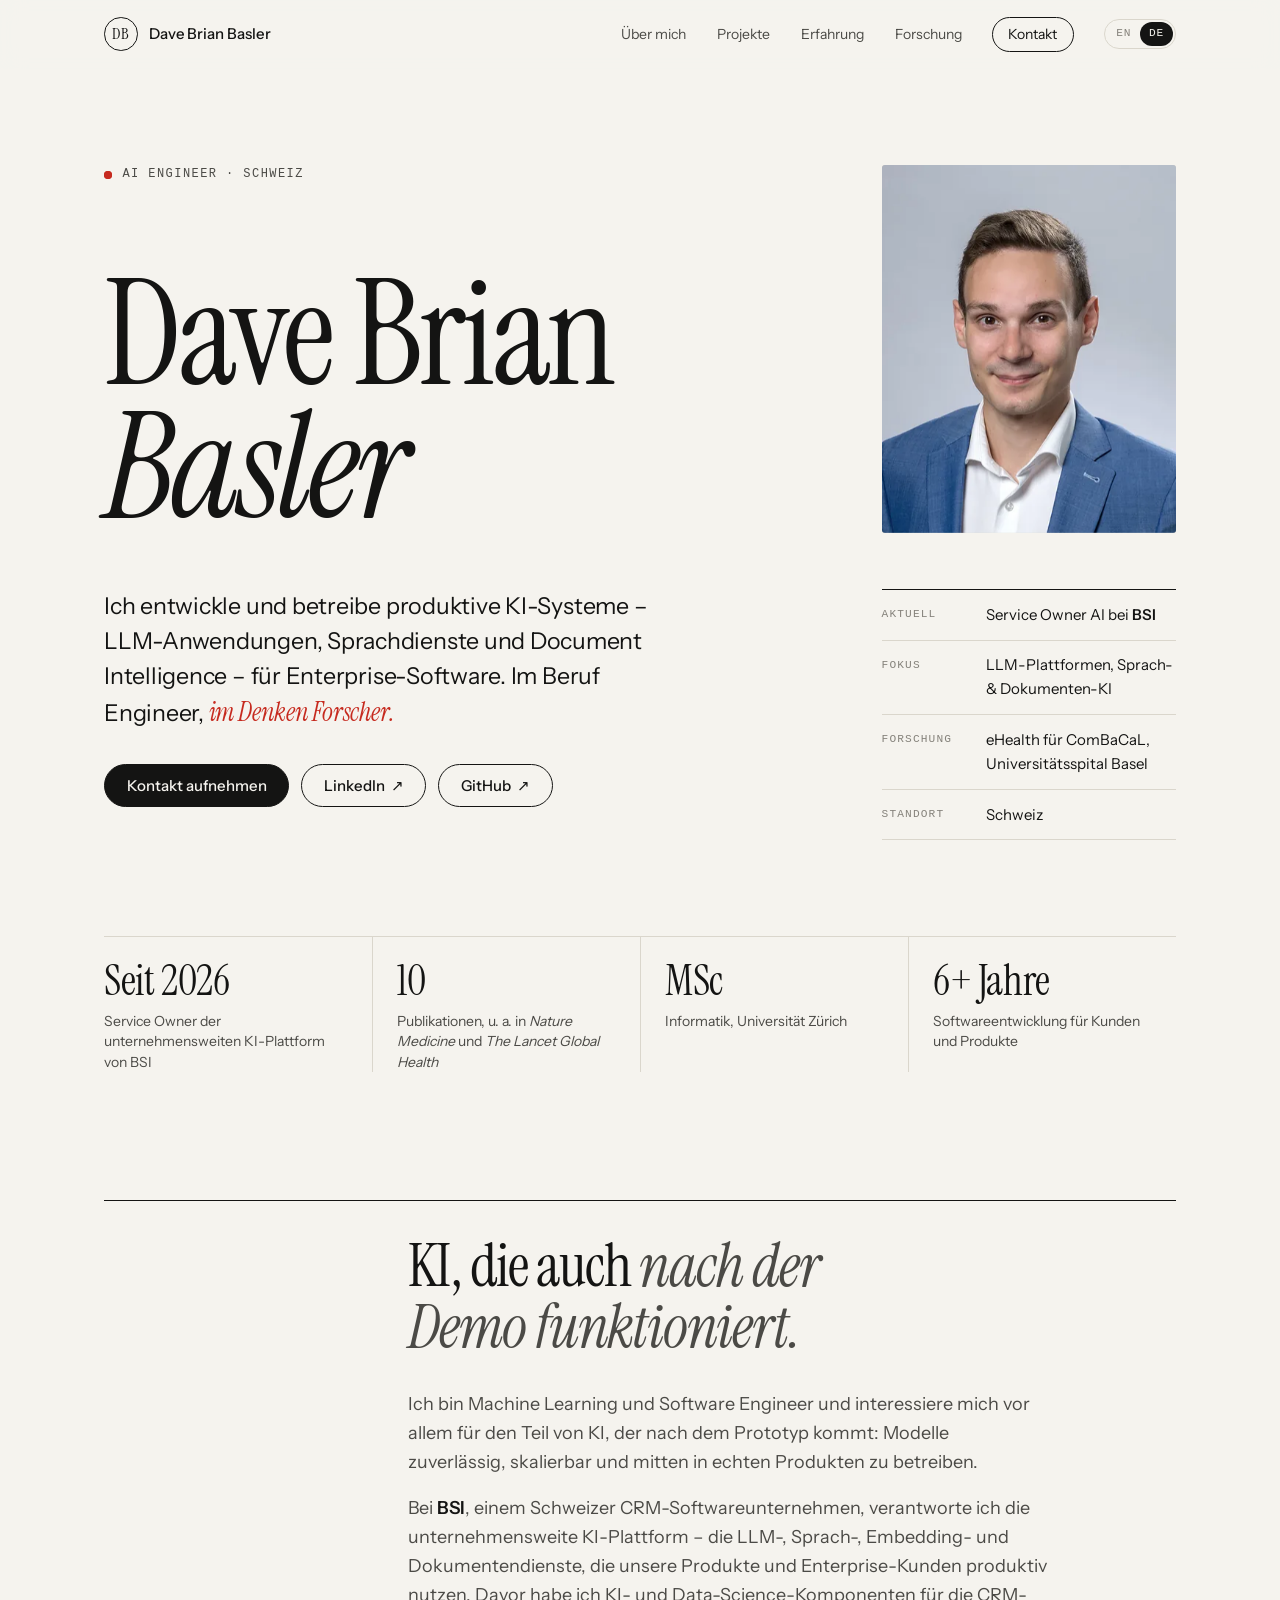
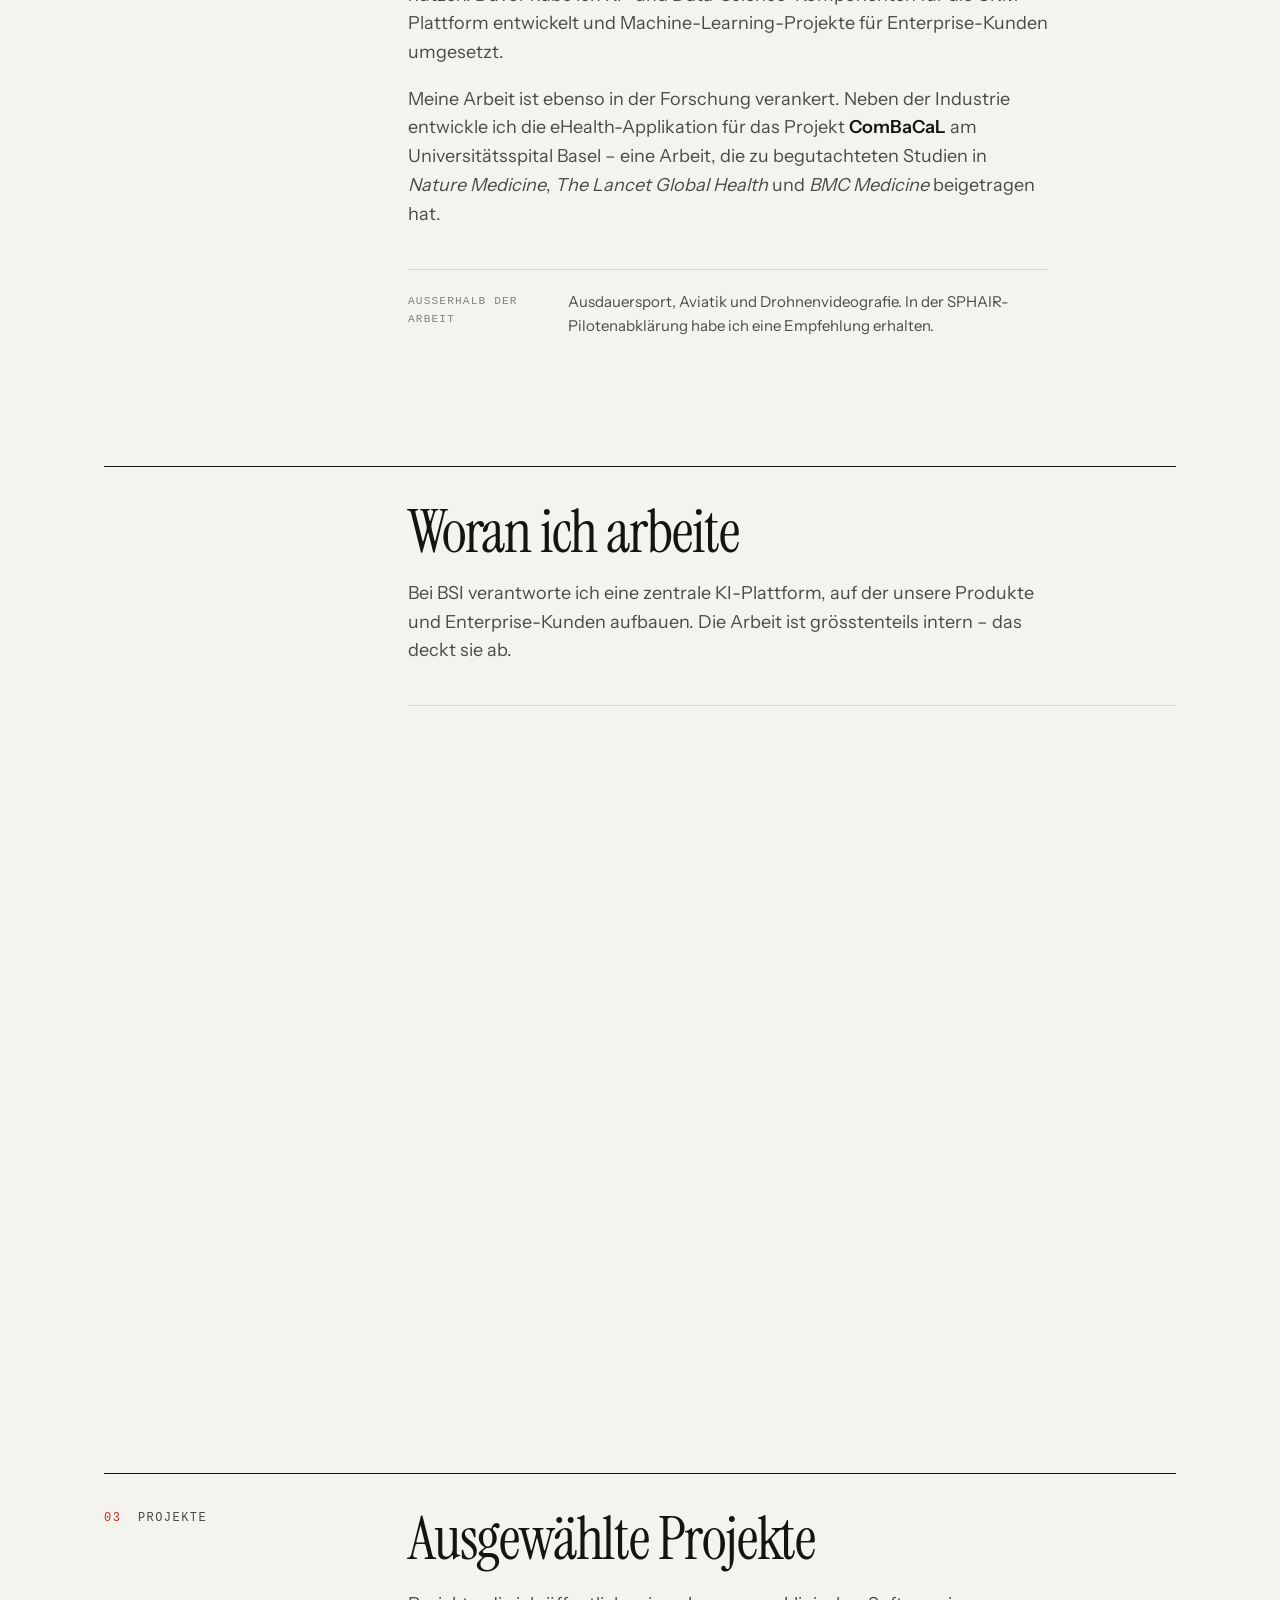
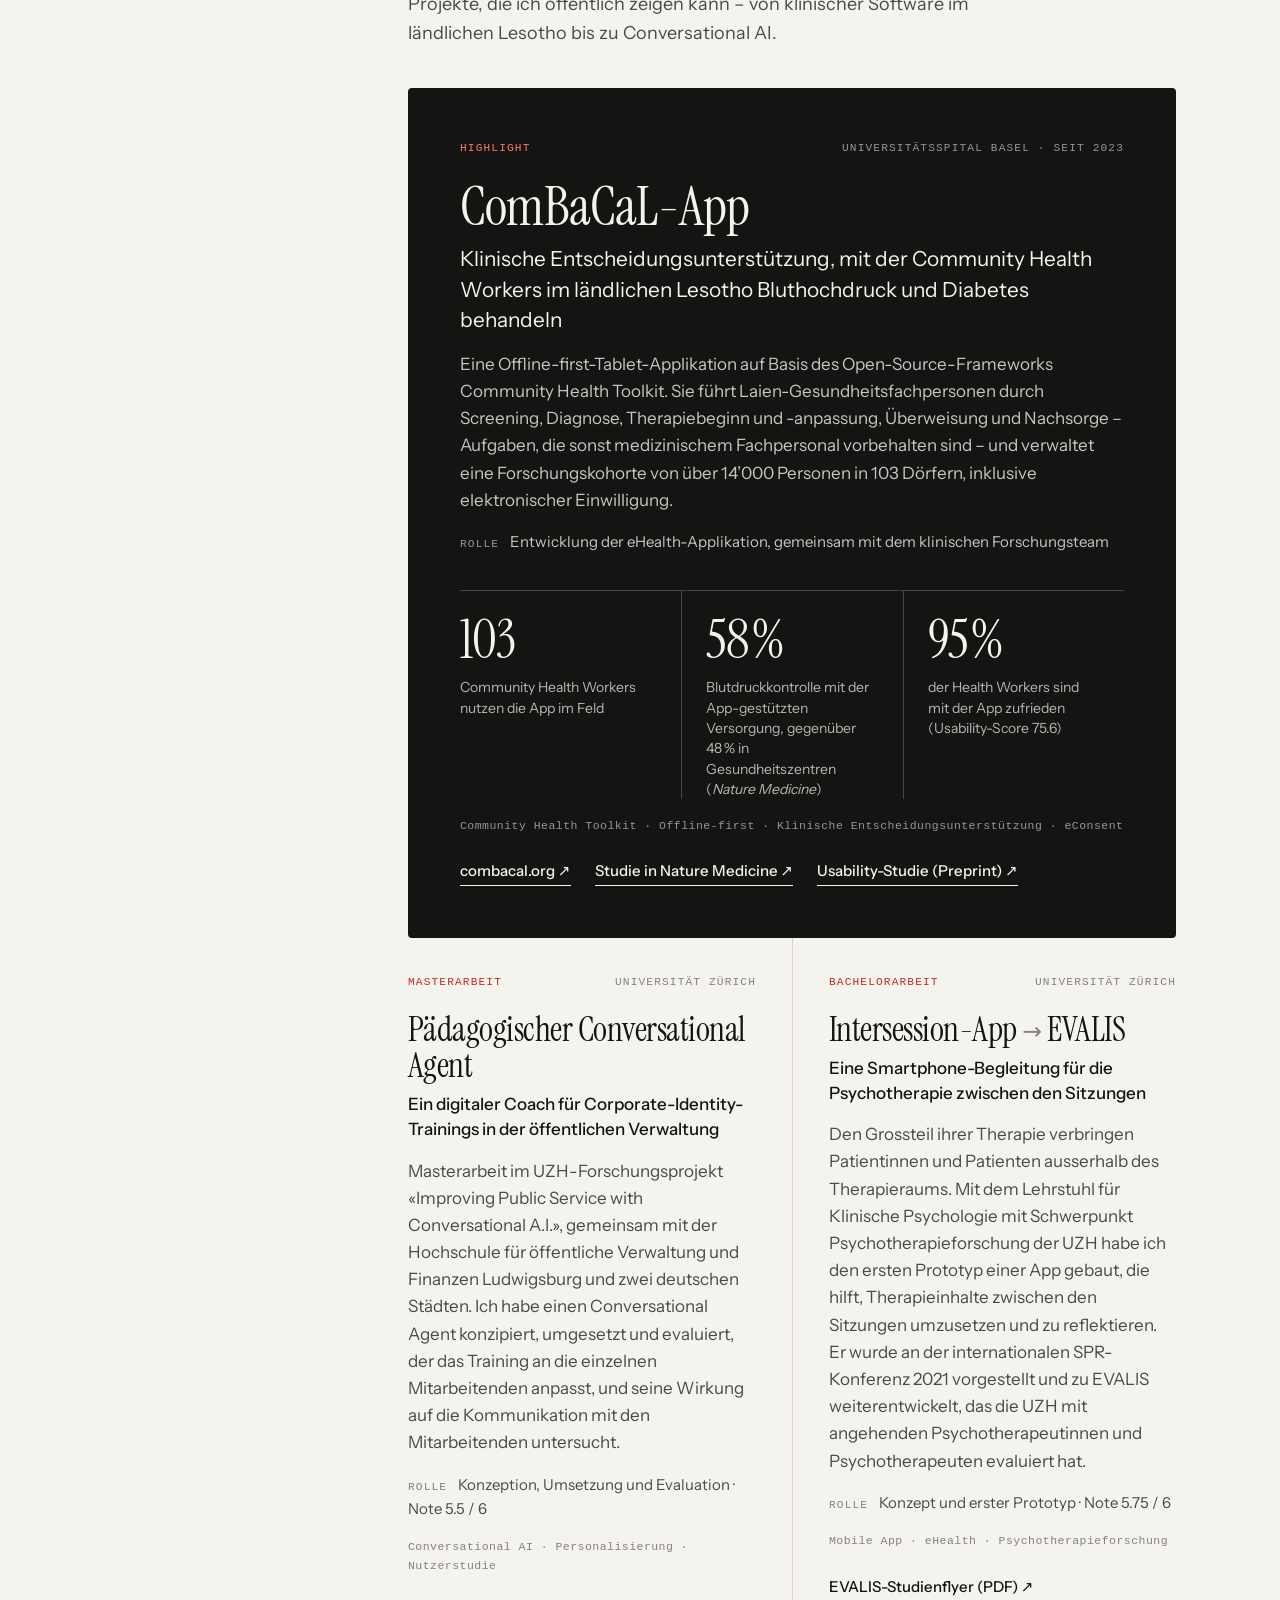
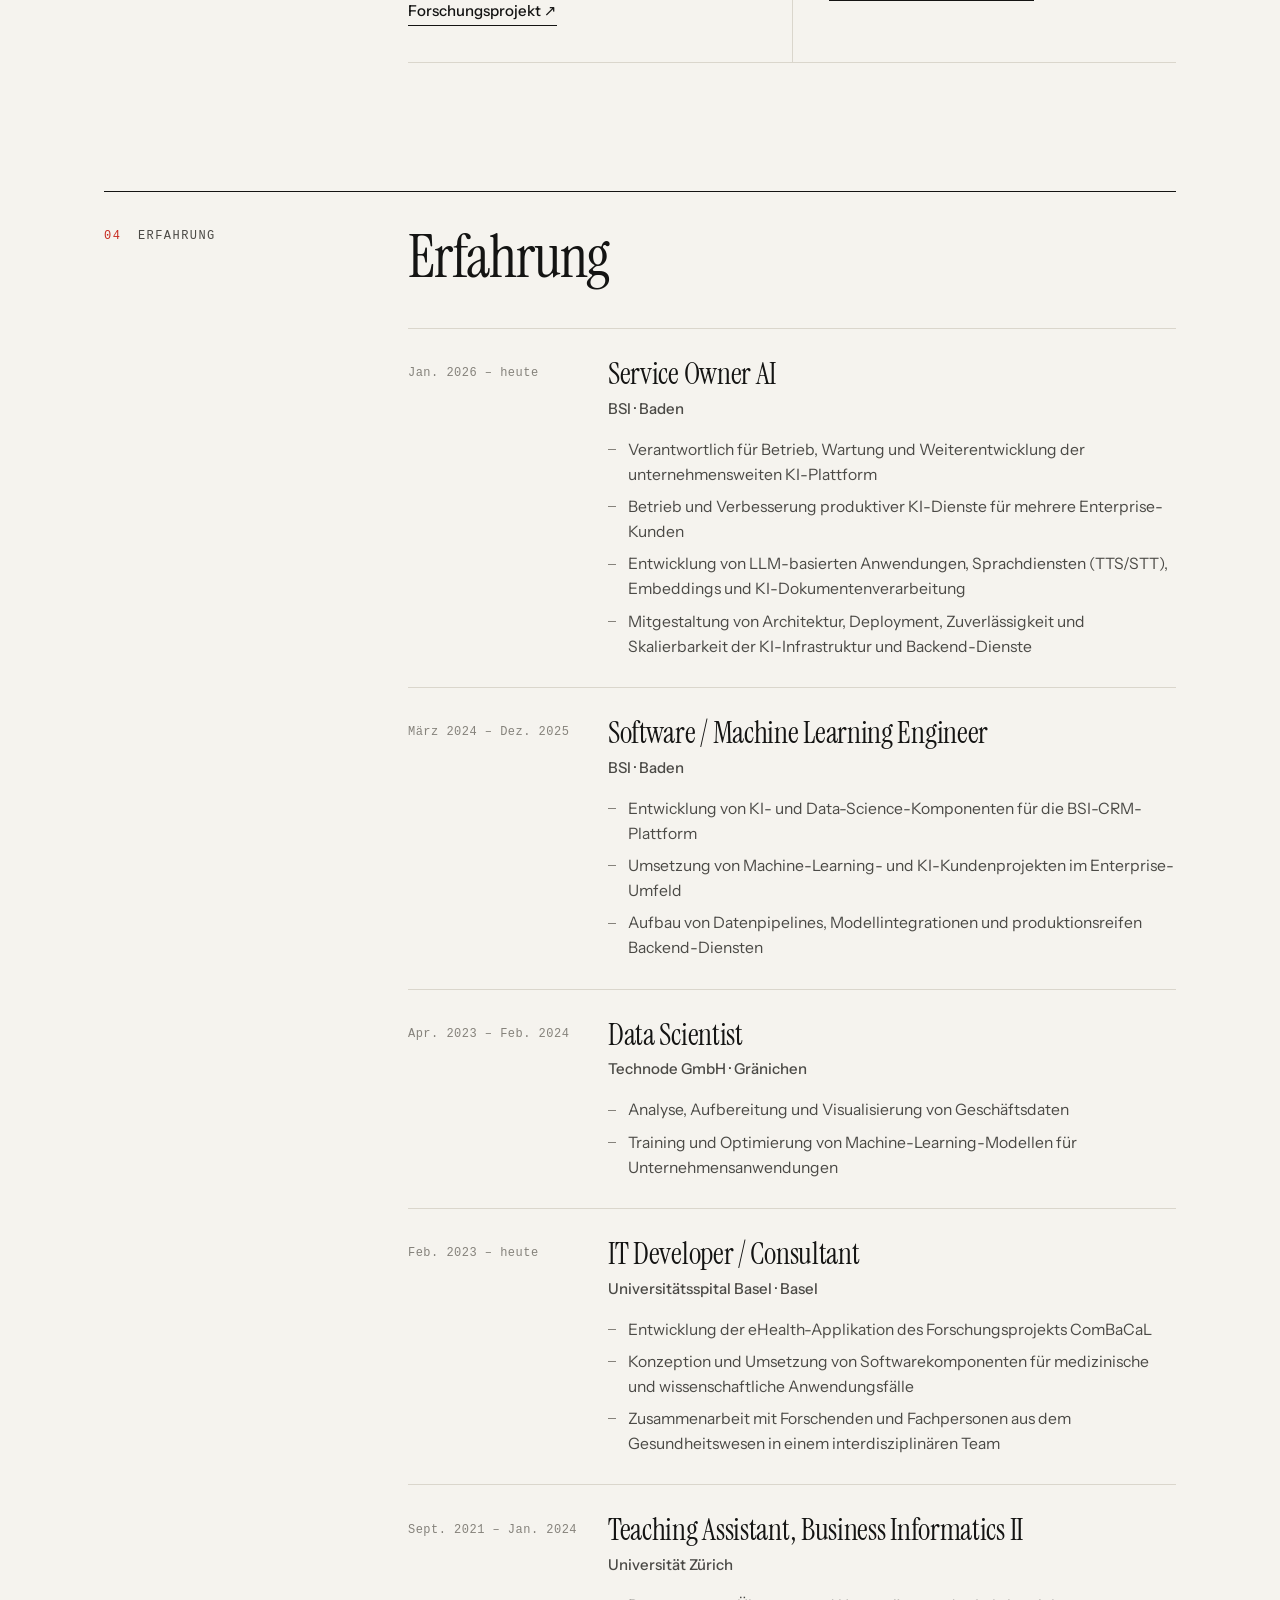
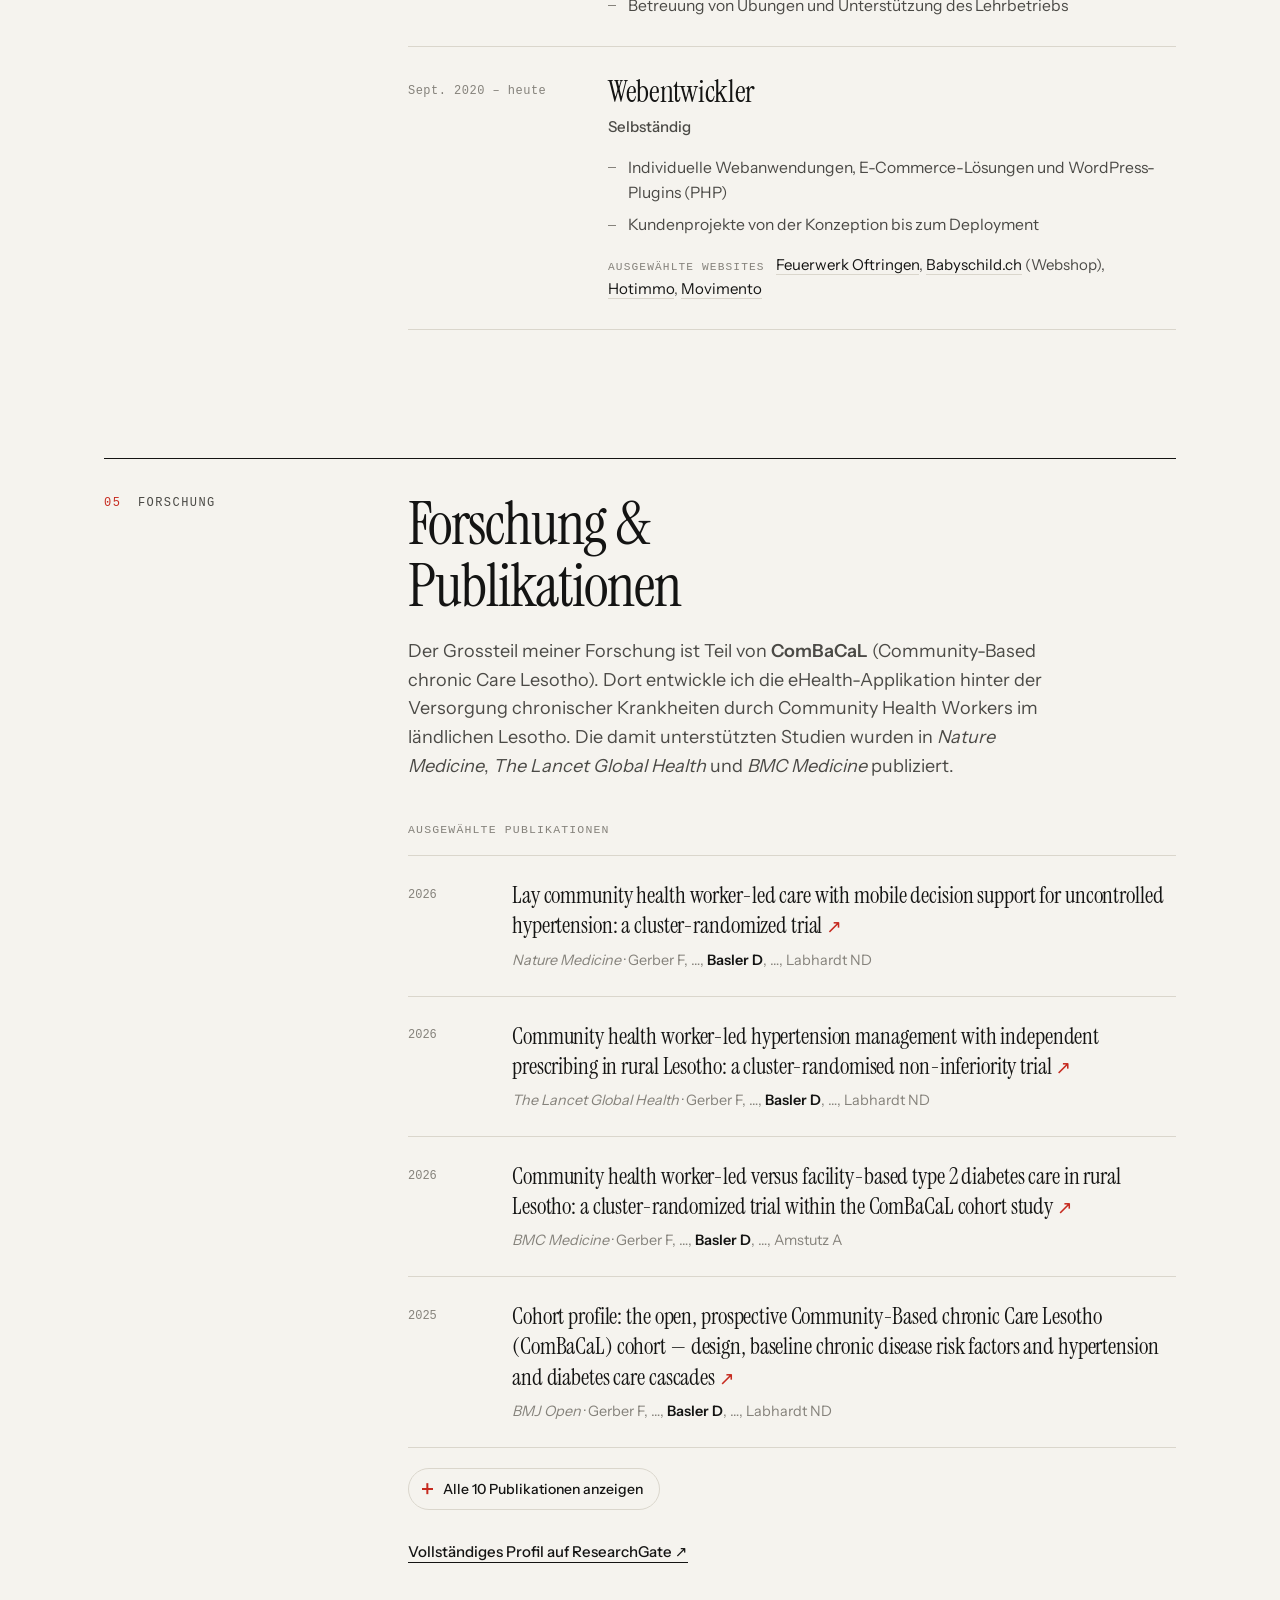
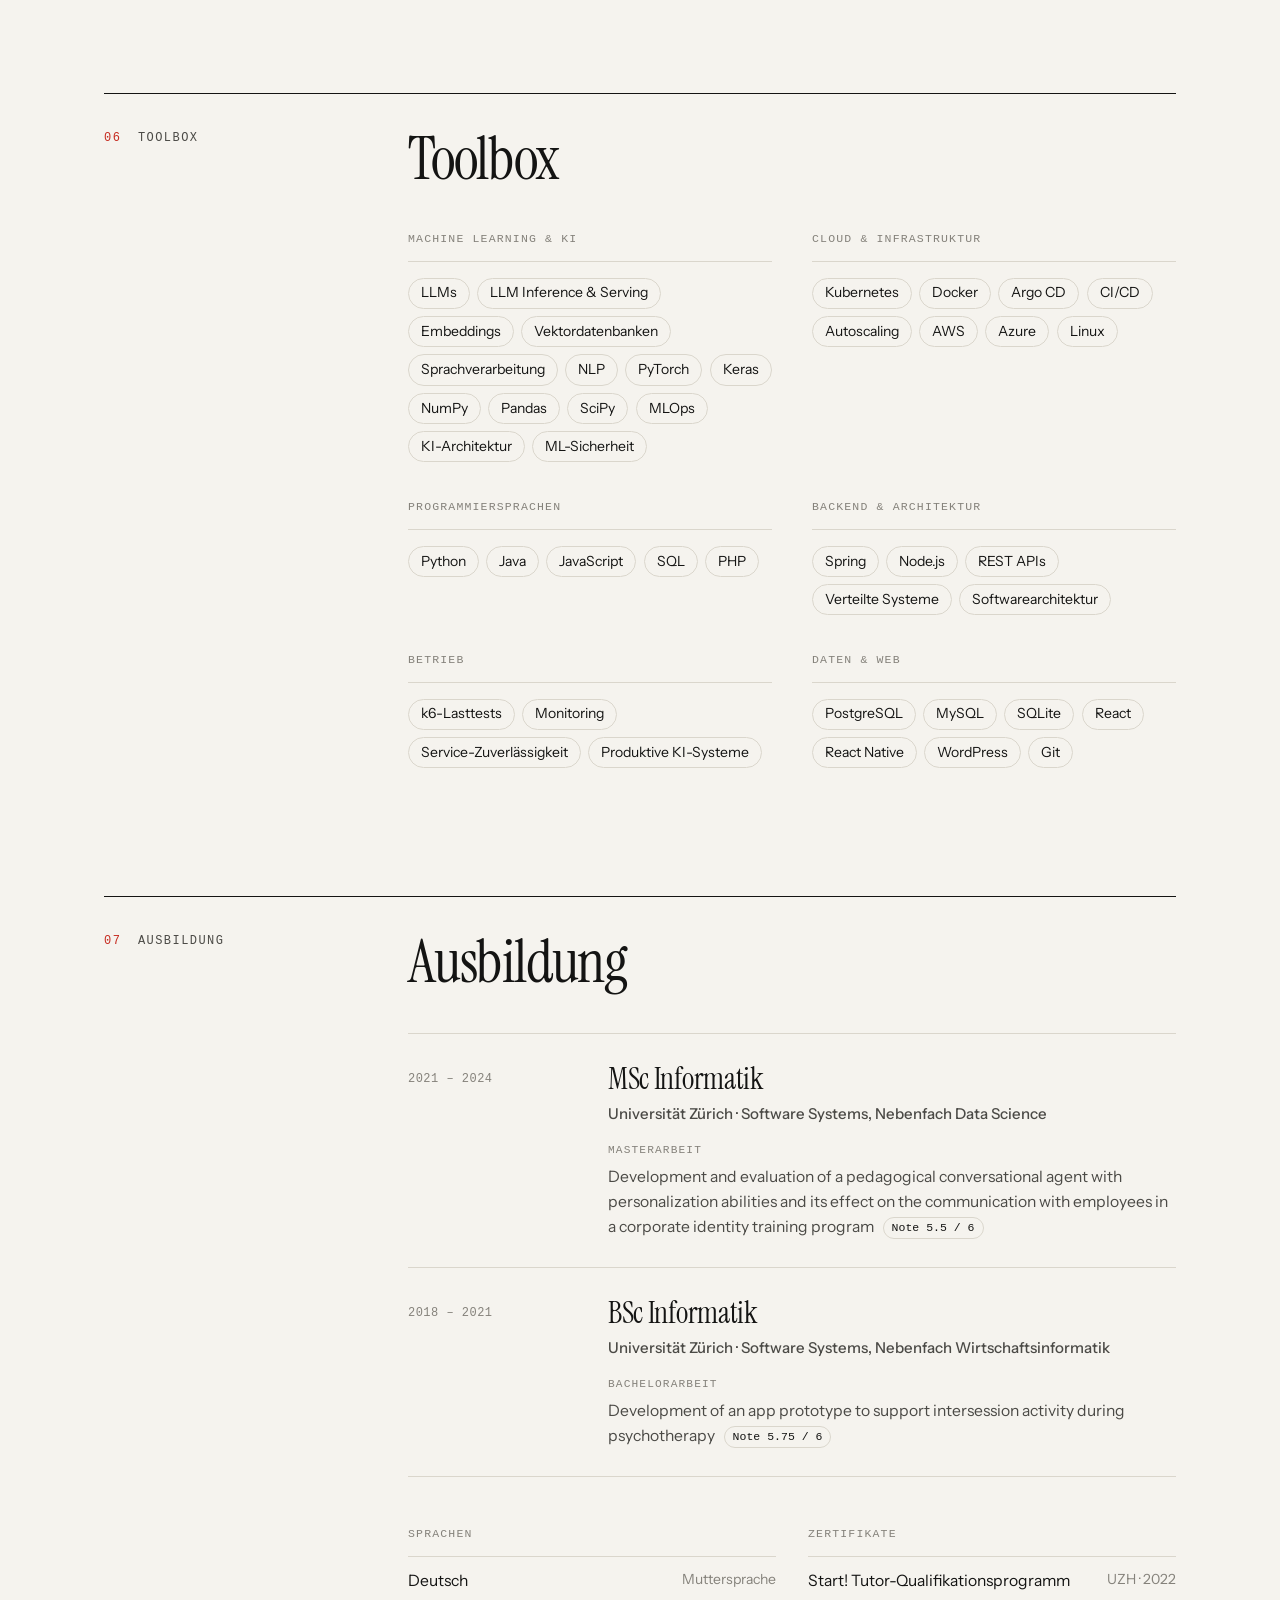
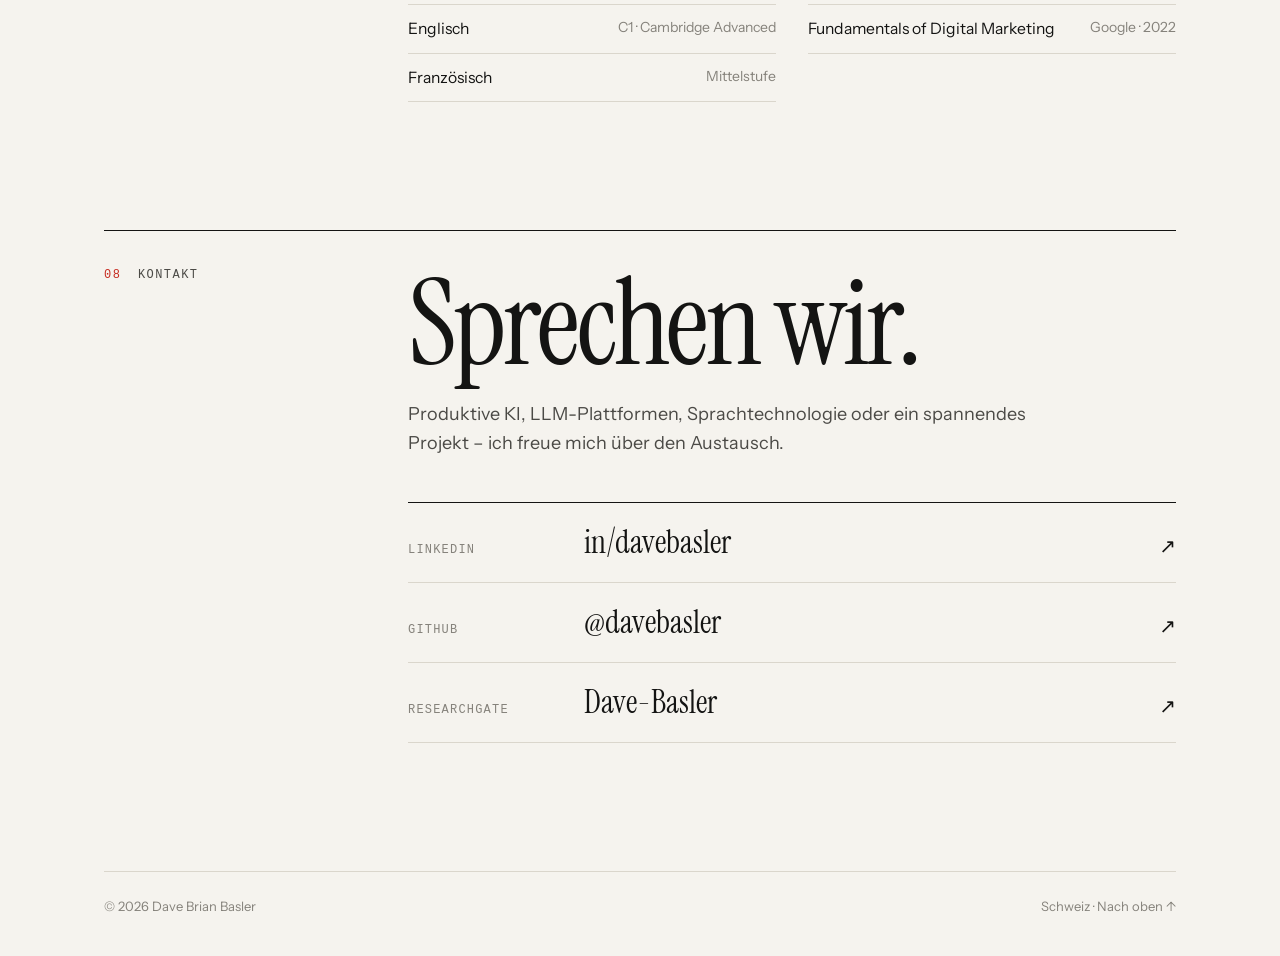
==== commit 15cdf0aa: "Add "Selected work" section - Featured case: ComBaCaL app (CHT-based clinical decision support used " ====
--- a/de/index.html
+++ b/de/index.html
@@ -100,9 +100,9 @@
         <nav aria-label="Abschnitte">
           <ul class="nav-list">
             <li><a href="#about">Über mich</a></li>
+            <li><a href="#work">Projekte</a></li>
             <li><a href="#experience">Erfahrung</a></li>
             <li><a href="#research">Forschung</a></li>
-            <li><a href="#toolbox">Toolbox</a></li>
             <li><a class="nav-cta" href="#contact">Kontakt</a></li>
           </ul>
         </nav>
@@ -193,11 +193,12 @@
       <div class="section-label"><span class="num">02</span> Fokus</div>
       <div class="section-body">
         <h2 id="focus-title" class="section-title reveal">Woran ich arbeite</h2>
+        <p class="section-intro reveal">Bei BSI verantworte ich eine zentrale KI-Plattform, auf der unsere Produkte und Enterprise-Kunden aufbauen. Die Arbeit ist grösstenteils intern – das deckt sie ab.</p>
         <ol class="focus-grid">
           <li class="focus-item reveal">
             <h3>LLM-Anwendungen &amp; Plattform</h3>
             <p>Entwicklung und Integration von LLM-basierten Anwendungen und Diensten auf einer gemeinsamen Enterprise-KI-Plattform – von Inference und Serving bis zu den APIs, auf denen Produkte aufbauen.</p>
-            <p class="tags">LLMs · Inference &amp; Serving · REST APIs</p>
+            <p class="tags">LLMs · Inference&nbsp;&amp;&nbsp;Serving · REST&nbsp;APIs</p>
           </li>
           <li class="focus-item reveal">
             <h3>Sprachtechnologie</h3>
@@ -212,15 +213,68 @@
           <li class="focus-item reveal">
             <h3>KI-Infrastruktur &amp; Zuverlässigkeit</h3>
             <p>Architektur, Deployment und Skalierung von KI-Backends: containerisierte Dienste, GitOps-Delivery, Autoscaling, Lasttests und Monitoring.</p>
-            <p class="tags">Kubernetes · Argo CD · k6</p>
+            <p class="tags">Kubernetes · Argo&nbsp;CD · k6</p>
           </li>
         </ol>
       </div>
     </section>
 
-    <!-- ============ 03 ERFAHRUNG ============ -->
+    <!-- ============ 03 PROJEKTE ============ -->
+    <section class="section wrap" id="work" aria-labelledby="work-title">
+      <div class="section-label"><span class="num">03</span> Projekte</div>
+      <div class="section-body">
+        <h2 id="work-title" class="section-title reveal">Ausgewählte Projekte</h2>
+        <p class="section-intro reveal">Projekte, die ich öffentlich zeigen kann – von klinischer Software im ländlichen Lesotho bis zu Conversational AI.</p>
+
+        <article class="case case-featured reveal" aria-labelledby="case-combacal">
+          <p class="case-meta"><span>Highlight</span><span>Universitätsspital Basel · seit 2023</span></p>
+          <h3 id="case-combacal" class="case-title">ComBaCaL-App</h3>
+          <p class="case-sub">Klinische Entscheidungsunterstützung, mit der Community Health Workers im ländlichen Lesotho Bluthochdruck und Diabetes behandeln</p>
+          <p class="case-text">Eine Offline-first-Tablet-Applikation auf Basis des Open-Source-Frameworks Community Health Toolkit. Sie führt Laien-Gesundheitsfachpersonen durch Screening, Diagnose, Therapiebeginn und -anpassung, Überweisung und Nachsorge – Aufgaben, die sonst medizinischem Fachpersonal vorbehalten sind – und verwaltet eine Forschungskohorte von über 14’000 Personen in 103 Dörfern, inklusive elektronischer Einwilligung.</p>
+          <p class="case-role"><span>Rolle</span> Entwicklung der eHealth-Applikation, gemeinsam mit dem klinischen Forschungsteam</p>
+          <ul class="case-stats">
+            <li><span class="stat-value">103</span><span class="stat-label">Community Health Workers nutzen die App im Feld</span></li>
+            <li><span class="stat-value">58&#8239;%</span><span class="stat-label">Blutdruckkontrolle mit der App-gestützten Versorgung, gegenüber 48&#8239;% in Gesundheitszentren (<i>Nature Medicine</i>)</span></li>
+            <li><span class="stat-value">95&#8239;%</span><span class="stat-label">der Health Workers sind mit der App zufrieden (Usability-Score 75.6)</span></li>
+          </ul>
+          <p class="tags">Community&nbsp;Health&nbsp;Toolkit · Offline-first · Klinische&nbsp;Entscheidungsunterstützung · eConsent</p>
+          <p class="case-links">
+            <a href="https://www.combacal.org/" target="_blank" rel="noopener">combacal.org <span aria-hidden="true">↗</span></a>
+            <a href="https://doi.org/10.1038/s41591-026-04208-w" target="_blank" rel="noopener">Studie in Nature Medicine <span aria-hidden="true">↗</span></a>
+            <a href="https://doi.org/10.64898/2026.11.03.26367148" target="_blank" rel="noopener">Usability-Studie (Preprint) <span aria-hidden="true">↗</span></a>
+          </p>
+        </article>
+
+        <div class="cases">
+          <article class="case reveal" aria-labelledby="case-agent">
+            <p class="case-meta"><span>Masterarbeit</span><span>Universität Zürich</span></p>
+            <h3 id="case-agent" class="case-title">Pädagogischer Conversational Agent</h3>
+            <p class="case-sub">Ein digitaler Coach für Corporate-Identity-Trainings in der öffentlichen Verwaltung</p>
+            <p class="case-text">Masterarbeit im UZH-Forschungsprojekt «Improving Public Service with Conversational A.I.», gemeinsam mit der Hochschule für öffentliche Verwaltung und Finanzen Ludwigsburg und zwei deutschen Städten. Ich habe einen Conversational Agent konzipiert, umgesetzt und evaluiert, der das Training an die einzelnen Mitarbeitenden anpasst, und seine Wirkung auf die Kommunikation mit den Mitarbeitenden untersucht.</p>
+            <p class="case-role"><span>Rolle</span> Konzeption, Umsetzung und Evaluation · Note&nbsp;5.5&nbsp;/&nbsp;6</p>
+            <p class="tags">Conversational&nbsp;AI · Personalisierung · Nutzerstudie</p>
+            <p class="case-links">
+              <a href="https://www.ifi.uzh.ch/en/imrg/research/completed-projects/erreichbarkeitstrainer.html" target="_blank" rel="noopener">Forschungsprojekt <span aria-hidden="true">↗</span></a>
+            </p>
+          </article>
+          <article class="case reveal" aria-labelledby="case-evalis">
+            <p class="case-meta"><span>Bachelorarbeit</span><span>Universität Zürich</span></p>
+            <h3 id="case-evalis" class="case-title">Intersession-App <span class="arrow">→</span> EVALIS</h3>
+            <p class="case-sub">Eine Smartphone-Begleitung für die Psychotherapie zwischen den Sitzungen</p>
+            <p class="case-text">Den Grossteil ihrer Therapie verbringen Patientinnen und Patienten ausserhalb des Therapieraums. Mit dem Lehrstuhl für Klinische Psychologie mit Schwerpunkt Psychotherapieforschung der UZH habe ich den ersten Prototyp einer App gebaut, die hilft, Therapieinhalte zwischen den Sitzungen umzusetzen und zu reflektieren. Er wurde an der internationalen SPR-Konferenz 2021 vorgestellt und zu EVALIS weiterentwickelt, das die UZH mit angehenden Psychotherapeutinnen und Psychotherapeuten evaluiert hat.</p>
+            <p class="case-role"><span>Rolle</span> Konzept und erster Prototyp · Note&nbsp;5.75&nbsp;/&nbsp;6</p>
+            <p class="tags">Mobile&nbsp;App · eHealth · Psychotherapieforschung</p>
+            <p class="case-links">
+              <a href="https://www.psychologie.uzh.ch/dam/jcr:62f3a112-4a3c-4815-b643-fffcd10475ab/Flyer_EVALIS_27.09.22.pdf" target="_blank" rel="noopener">EVALIS-Studienflyer (PDF) <span aria-hidden="true">↗</span></a>
+            </p>
+          </article>
+        </div>
+      </div>
+    </section>
+
+    <!-- ============ 04 ERFAHRUNG ============ -->
     <section class="section wrap" id="experience" aria-labelledby="experience-title">
-      <div class="section-label"><span class="num">03</span> Erfahrung</div>
+      <div class="section-label"><span class="num">04</span> Erfahrung</div>
       <div class="section-body">
         <h2 id="experience-title" class="section-title reveal">Erfahrung</h2>
 
@@ -297,15 +351,16 @@
                 <li>Individuelle Webanwendungen, E-Commerce-Lösungen und WordPress-Plugins (PHP)</li>
                 <li>Kundenprojekte von der Konzeption bis zum Deployment</li>
               </ul>
+              <p class="entry-links"><span>Ausgewählte Websites</span> <a href="https://feuerwerk-oftringen.ch/" target="_blank" rel="noopener">Feuerwerk Oftringen</a>, <a href="https://babyschild.ch/" target="_blank" rel="noopener">Babyschild.ch</a> (Webshop), <a href="https://hotimmo.ch/" target="_blank" rel="noopener">Hotimmo</a>, <a href="https://movimento-mele.ch/" target="_blank" rel="noopener">Movimento</a></p>
             </div>
           </li>
         </ol>
       </div>
     </section>
 
-    <!-- ============ 04 FORSCHUNG ============ -->
+    <!-- ============ 05 FORSCHUNG ============ -->
     <section class="section wrap" id="research" aria-labelledby="research-title">
-      <div class="section-label"><span class="num">04</span> Forschung</div>
+      <div class="section-label"><span class="num">05</span> Forschung</div>
       <div class="section-body">
         <h2 id="research-title" class="section-title reveal">Forschung &amp; Publikationen</h2>
         <p class="section-intro reveal">
@@ -399,9 +454,9 @@
       </div>
     </section>
 
-    <!-- ============ 05 TOOLBOX ============ -->
+    <!-- ============ 06 TOOLBOX ============ -->
     <section class="section wrap" id="toolbox" aria-labelledby="toolbox-title">
-      <div class="section-label"><span class="num">05</span> Toolbox</div>
+      <div class="section-label"><span class="num">06</span> Toolbox</div>
       <div class="section-body">
         <h2 id="toolbox-title" class="section-title reveal">Toolbox</h2>
         <dl class="skills">
@@ -448,9 +503,9 @@
       </div>
     </section>
 
-    <!-- ============ 06 AUSBILDUNG ============ -->
+    <!-- ============ 07 AUSBILDUNG ============ -->
     <section class="section wrap" id="education" aria-labelledby="education-title">
-      <div class="section-label"><span class="num">06</span> Ausbildung</div>
+      <div class="section-label"><span class="num">07</span> Ausbildung</div>
       <div class="section-body">
         <h2 id="education-title" class="section-title reveal">Ausbildung</h2>
 
@@ -460,7 +515,7 @@
             <div class="entry-body">
               <h3 class="entry-title">MSc Informatik</h3>
               <p class="entry-org">Universität Zürich · Software Systems, Nebenfach Data Science</p>
-              <p class="thesis"><span>Masterarbeit</span> Development and evaluation of a pedagogical conversational agent with personalization abilities and its effect on the communication with employees in a corporate identity training program <span class="grade">Note 5.5 / 6</span></p>
+              <p class="thesis"><span>Masterarbeit</span> Development and evaluation of a pedagogical conversational agent with personalization abilities and its effect on the communication with employees in a corporate identity training program <span class="grade">Note&nbsp;5.5&nbsp;/&nbsp;6</span></p>
             </div>
           </li>
           <li class="entry reveal">
@@ -468,7 +523,7 @@
             <div class="entry-body">
               <h3 class="entry-title">BSc Informatik</h3>
               <p class="entry-org">Universität Zürich · Software Systems, Nebenfach Wirtschaftsinformatik</p>
-              <p class="thesis"><span>Bachelorarbeit</span> Development of an app prototype to support intersession activity during psychotherapy <span class="grade">Note 5.75 / 6</span></p>
+              <p class="thesis"><span>Bachelorarbeit</span> Development of an app prototype to support intersession activity during psychotherapy <span class="grade">Note&nbsp;5.75&nbsp;/&nbsp;6</span></p>
             </div>
           </li>
         </ol>
@@ -493,9 +548,9 @@
       </div>
     </section>
 
-    <!-- ============ 07 KONTAKT ============ -->
+    <!-- ============ 08 KONTAKT ============ -->
     <section class="section wrap contact" id="contact" aria-labelledby="contact-title">
-      <div class="section-label"><span class="num">07</span> Kontakt</div>
+      <div class="section-label"><span class="num">08</span> Kontakt</div>
       <div class="section-body">
         <h2 id="contact-title" class="contact-title reveal">Sprechen wir.</h2>
         <p class="section-intro reveal">
--- a/style.css
+++ b/style.css
@@ -35,6 +35,7 @@
   --rule: #dad6cc;
   --accent: #c62a1f;          /* a quiet nod to Swiss red */
   --accent-ink: #ffffff;
+  --accent-on-ink: #ff7a66;   /* accent used on the inverted, ink-coloured panel */
 
   --serif: "Instrument Serif", "Iowan Old Style", Georgia, "Times New Roman", serif;
   --sans: "Instrument Sans", ui-sans-serif, system-ui, -apple-system, "Segoe UI", Roboto, Helvetica, Arial, sans-serif;
@@ -55,6 +56,7 @@
     --rule: #2b2a27;
     --accent: #ff5d4a;
     --accent-ink: #160604;
+    --accent-on-ink: #b8261c;
     color-scheme: dark;
   }
 }
@@ -366,7 +368,7 @@
   line-height: 1;
   letter-spacing: -.01em;
 }
-.fact-label { font-size: .875rem; line-height: 1.45; color: var(--ink-2); max-width: 15rem; }
+.fact-label { hyphens: auto; font-size: .875rem; line-height: 1.45; color: var(--ink-2); max-width: 15rem; }
 
 /* ---------- Sections ---------- */
 .section {
@@ -447,6 +449,7 @@
 }
 
 /* ---------- Focus ---------- */
+#focus .section-intro { margin-top: 1rem; }
 .focus-grid {
   display: grid;
   grid-template-columns: repeat(2, minmax(0, 1fr));
@@ -477,13 +480,105 @@
   line-height: 1.3;
 }
 .focus-item p { margin-top: .6rem; color: var(--ink-2); font-size: 1rem; }
-.focus-item .tags {
+.tags {
   margin-top: 1.1rem;
   font-family: var(--mono);
   font-size: .72rem;
   letter-spacing: .04em;
   color: var(--ink-3);
 }
+
+/* ---------- Work / case studies ---------- */
+.case-meta {
+  display: flex;
+  flex-wrap: wrap;
+  justify-content: space-between;
+  gap: .25rem 1rem;
+  font-family: var(--mono);
+  font-size: .7rem;
+  letter-spacing: .1em;
+  text-transform: uppercase;
+  color: var(--ink-3);
+}
+.case-meta span:first-child { color: var(--accent); }
+.case-title {
+  margin-top: 1.25rem;
+  font-family: var(--serif);
+  font-weight: 400;
+  font-size: clamp(1.7rem, 2.8vw, 2.1rem);
+  line-height: 1.08;
+  letter-spacing: -.015em;
+}
+.case-title .arrow { font-family: var(--sans); font-size: .7em; color: var(--ink-3); vertical-align: .08em; }
+.case-sub { margin-top: .5rem; font-size: 1.0625rem; font-weight: 500; line-height: 1.45; max-width: 40rem; }
+.case-text { margin-top: 1rem; color: var(--ink-2); max-width: 46rem; }
+.case-role { margin-top: 1rem; font-size: .9375rem; color: var(--ink-2); }
+.case-role span {
+  margin-right: .5rem;
+  font-family: var(--mono);
+  font-size: .7rem;
+  letter-spacing: .1em;
+  text-transform: uppercase;
+  color: var(--ink-3);
+}
+.case-links { display: flex; flex-wrap: wrap; gap: .6rem 1.5rem; margin-top: 1.5rem; }
+.case-links a {
+  font-size: .9375rem;
+  font-weight: 500;
+  border-bottom: 1px solid currentColor;
+  padding-bottom: .1rem;
+  transition: color .2s var(--ease), border-color .2s var(--ease);
+}
+.case-links a:hover { color: var(--accent); }
+
+/* Featured: inverted panel */
+.case-featured {
+  margin-top: 2.5rem;
+  padding: clamp(1.75rem, 4.5vw, 3.25rem);
+  border-radius: 4px;
+  background: var(--ink);
+  color: var(--paper);
+}
+.case-featured .case-title { font-size: clamp(2.2rem, 4.6vw, 3.4rem); }
+.case-featured .case-sub { font-size: clamp(1.1rem, 1.8vw, 1.3rem); font-weight: 400; }
+.case-featured .case-meta,
+.case-featured .case-role span,
+.case-featured .tags { color: color-mix(in srgb, var(--paper) 58%, var(--ink)); }
+.case-featured .case-text,
+.case-featured .case-role { color: color-mix(in srgb, var(--paper) 80%, var(--ink)); }
+.case-featured .case-meta span:first-child { color: var(--accent-on-ink); }
+.case-featured .case-links a:hover { color: var(--accent-on-ink); }
+.case-featured ::selection { background: var(--accent-on-ink); color: var(--ink); }
+
+.case-stats {
+  display: grid;
+  grid-template-columns: repeat(3, minmax(0, 1fr));
+  margin-top: 2.25rem;
+  border-top: 1px solid color-mix(in srgb, var(--paper) 22%, transparent);
+}
+.case-stats li { padding: 1.4rem 1.5rem 0 0; }
+.case-stats li + li { padding-left: 1.5rem; border-left: 1px solid color-mix(in srgb, var(--paper) 22%, transparent); }
+.stat-value {
+  display: block;
+  font-family: var(--serif);
+  font-size: clamp(2.2rem, 4.4vw, 3.4rem);
+  line-height: 1;
+  letter-spacing: -.02em;
+  white-space: nowrap;
+}
+.stat-label {
+  display: block;
+  hyphens: auto;
+  overflow-wrap: break-word;
+  margin-top: .6rem;
+  font-size: .875rem;
+  line-height: 1.45;
+  color: color-mix(in srgb, var(--paper) 72%, var(--ink));
+}
+
+.cases { display: grid; grid-template-columns: repeat(2, minmax(0, 1fr)); }
+.cases .case { padding: 2.25rem 2.25rem 2.25rem 0; border-bottom: 1px solid var(--rule); }
+.cases .case + .case { padding: 2.25rem 0 2.25rem 2.25rem; border-left: 1px solid var(--rule); }
 
 /* ---------- Timeline (experience + education) ---------- */
 .timeline { margin-top: 2.5rem; }
@@ -537,6 +632,18 @@
   height: 1px;
   background: var(--ink-3);
 }
+
+.entry-links { margin-top: 1rem; max-width: 42rem; font-size: .9375rem; color: var(--ink-2); }
+.entry-links span {
+  margin-right: .5rem;
+  font-family: var(--mono);
+  font-size: .7rem;
+  letter-spacing: .1em;
+  text-transform: uppercase;
+  color: var(--ink-3);
+}
+.entry-links a { color: var(--ink); border-bottom: 1px solid var(--rule); transition: border-color .2s var(--ease), color .2s var(--ease); }
+.entry-links a:hover { color: var(--accent); border-color: var(--accent); }
 
 .thesis {
   margin-top: 1rem;
@@ -796,6 +903,18 @@
       "facts   facts";
   }
   .hero-title { font-size: 13vw; }
+  .case-stats { grid-template-columns: 1fr; }
+  .case-stats li, .case-stats li + li {
+    display: grid;
+    grid-template-columns: 6.5rem minmax(0, 1fr);
+    gap: 1.25rem;
+    align-items: baseline;
+    padding: 1.1rem 0;
+    border-left: 0;
+  }
+  .case-stats li + li { border-top: 1px solid color-mix(in srgb, var(--paper) 22%, transparent); }
+  .stat-value { font-size: 2.4rem; }
+  .stat-label { margin-top: 0; }
   .hero > .now { max-width: 34rem; }
   .now > div { grid-template-columns: 6.5rem 1fr; }
   .facts { grid-template-columns: repeat(2, minmax(0, 1fr)); }
@@ -814,7 +933,9 @@
   .hero-title { font-size: clamp(3.6rem, 18vw, 8rem); }
   .section { grid-template-columns: 1fr; gap: 1.5rem; }
   .section-label { position: static; }
-  .focus-grid, .skills, .extras { grid-template-columns: 1fr; }
+  .focus-grid, .skills, .extras, .cases { grid-template-columns: 1fr; }
+  .cases .case, .cases .case + .case { padding: 2rem 0; border-left: 0; }
+
   .focus-item, .focus-item:nth-child(even) { padding: 1.5rem 0 1.75rem; border-left: 0; }
   .entry, .pub { grid-template-columns: 1fr; gap: .5rem; }
   .entry-date, .pub-year { padding-top: 0; }
@@ -838,7 +959,8 @@
   .site-header, .skip-link, .actions, .pulse, .site-footer a { display: none !important; }
   .js .reveal { opacity: 1 !important; transform: none !important; }
   .section { break-inside: avoid-page; margin-top: 2.5rem; }
-  .entry, .pub, .focus-item { break-inside: avoid; }
+  .entry, .pub, .focus-item, .case { break-inside: avoid; }
+  .case-featured { background: none; color: inherit; border: 1px solid var(--rule); }
   .section-label { position: static; }
   a.pub-title span, .cl-arrow, .pubs-more summary { display: none; }
 }
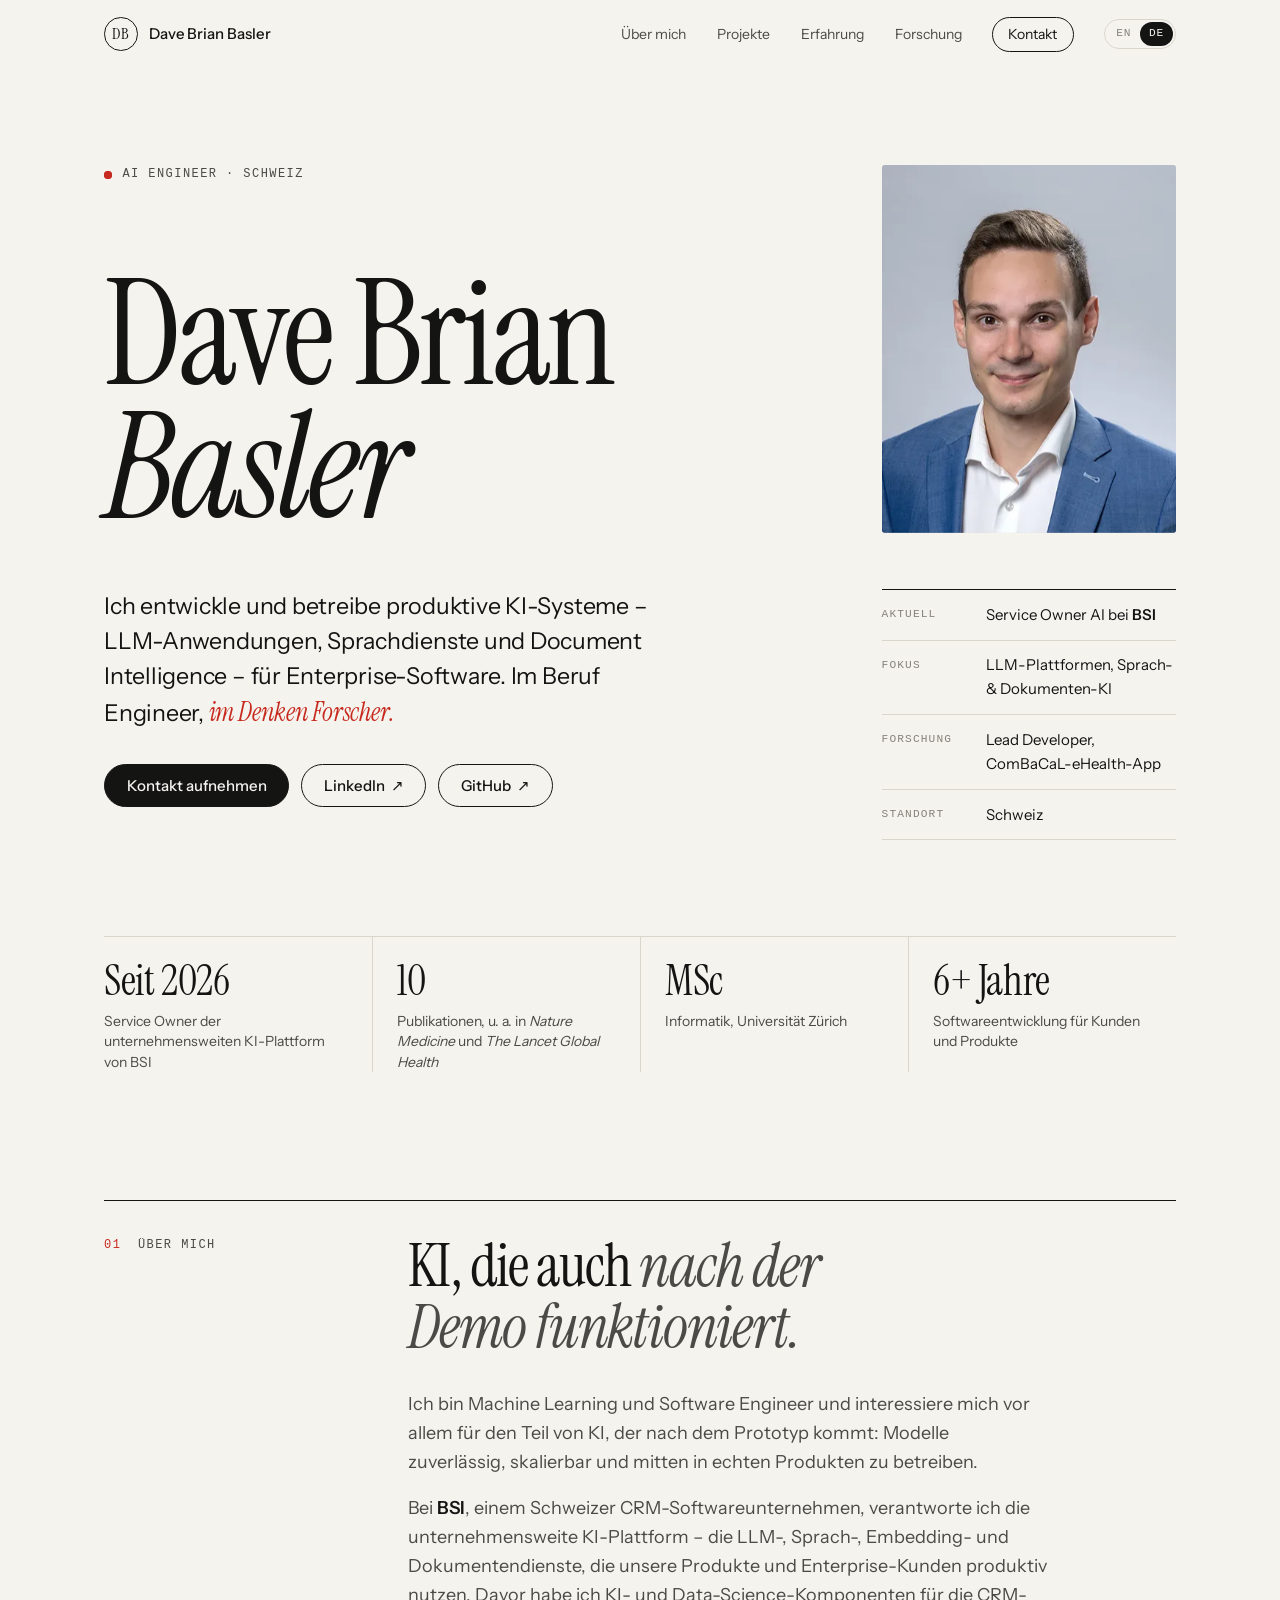
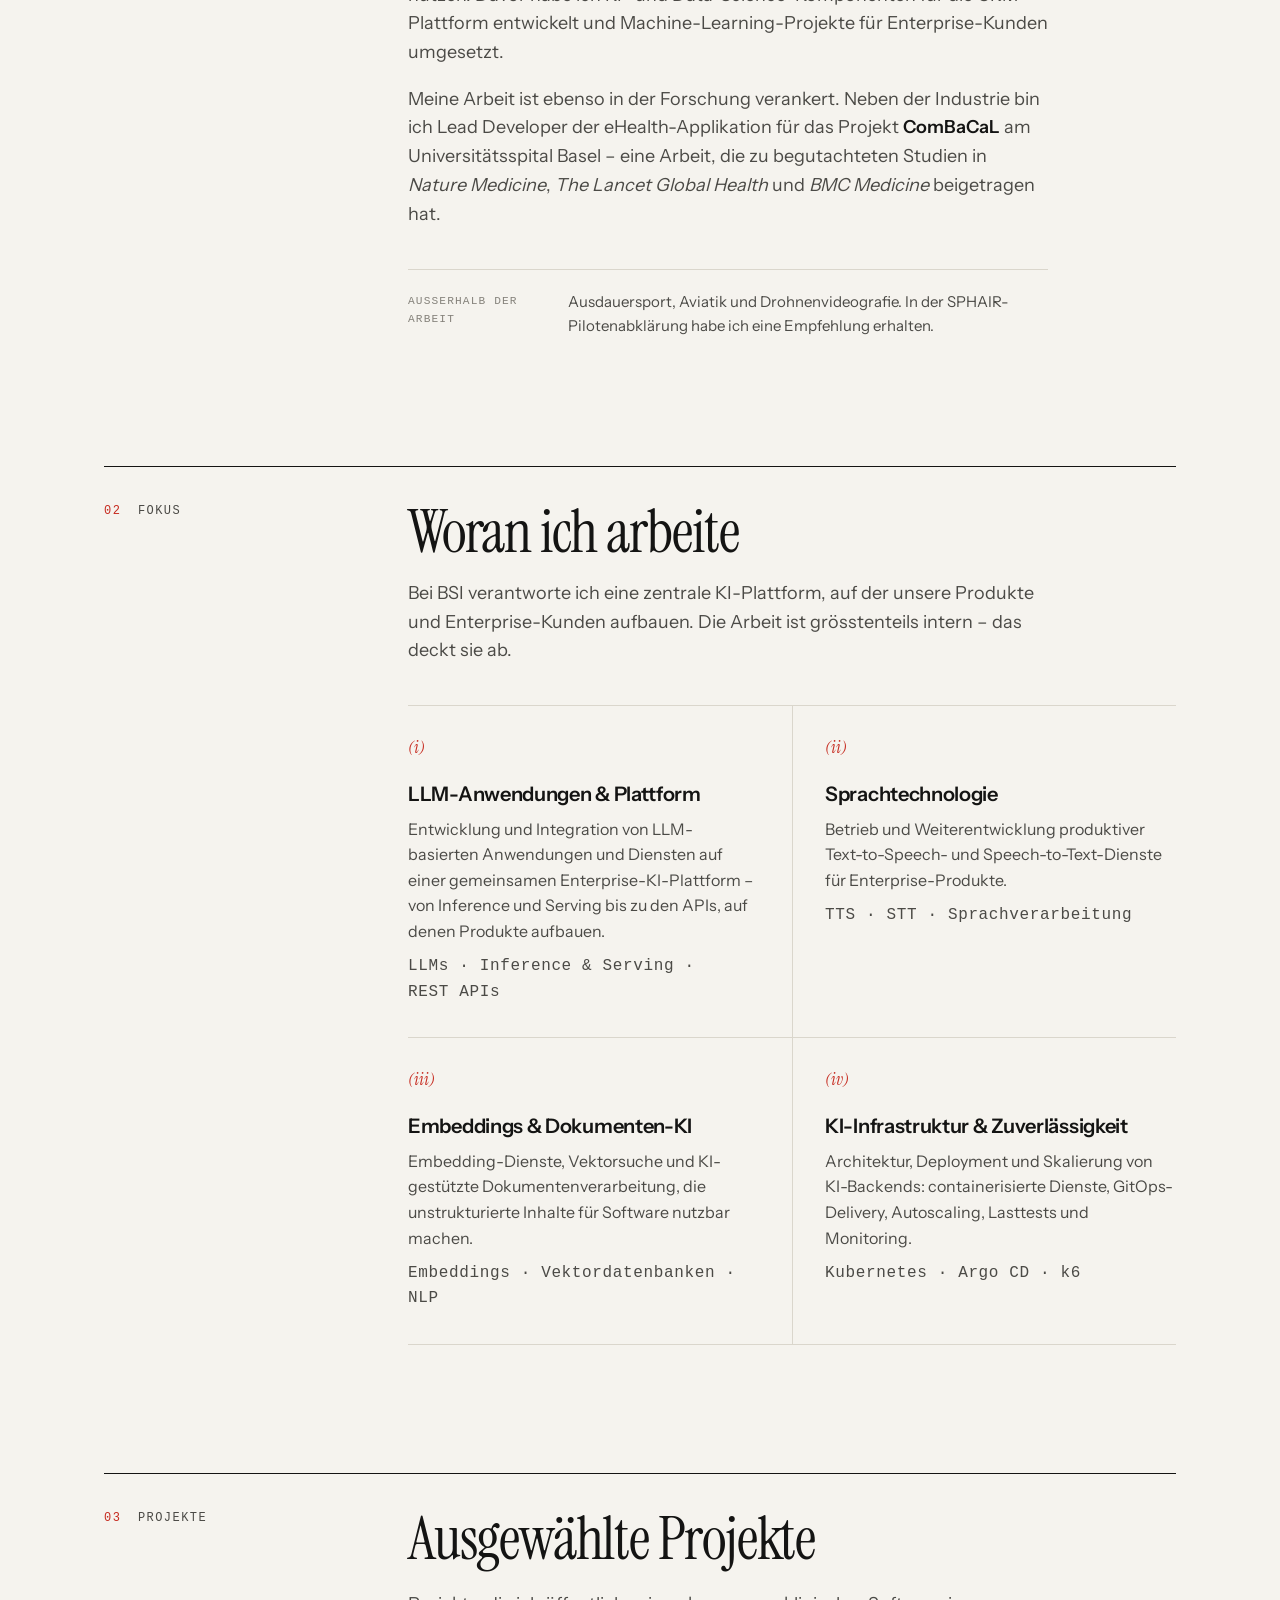
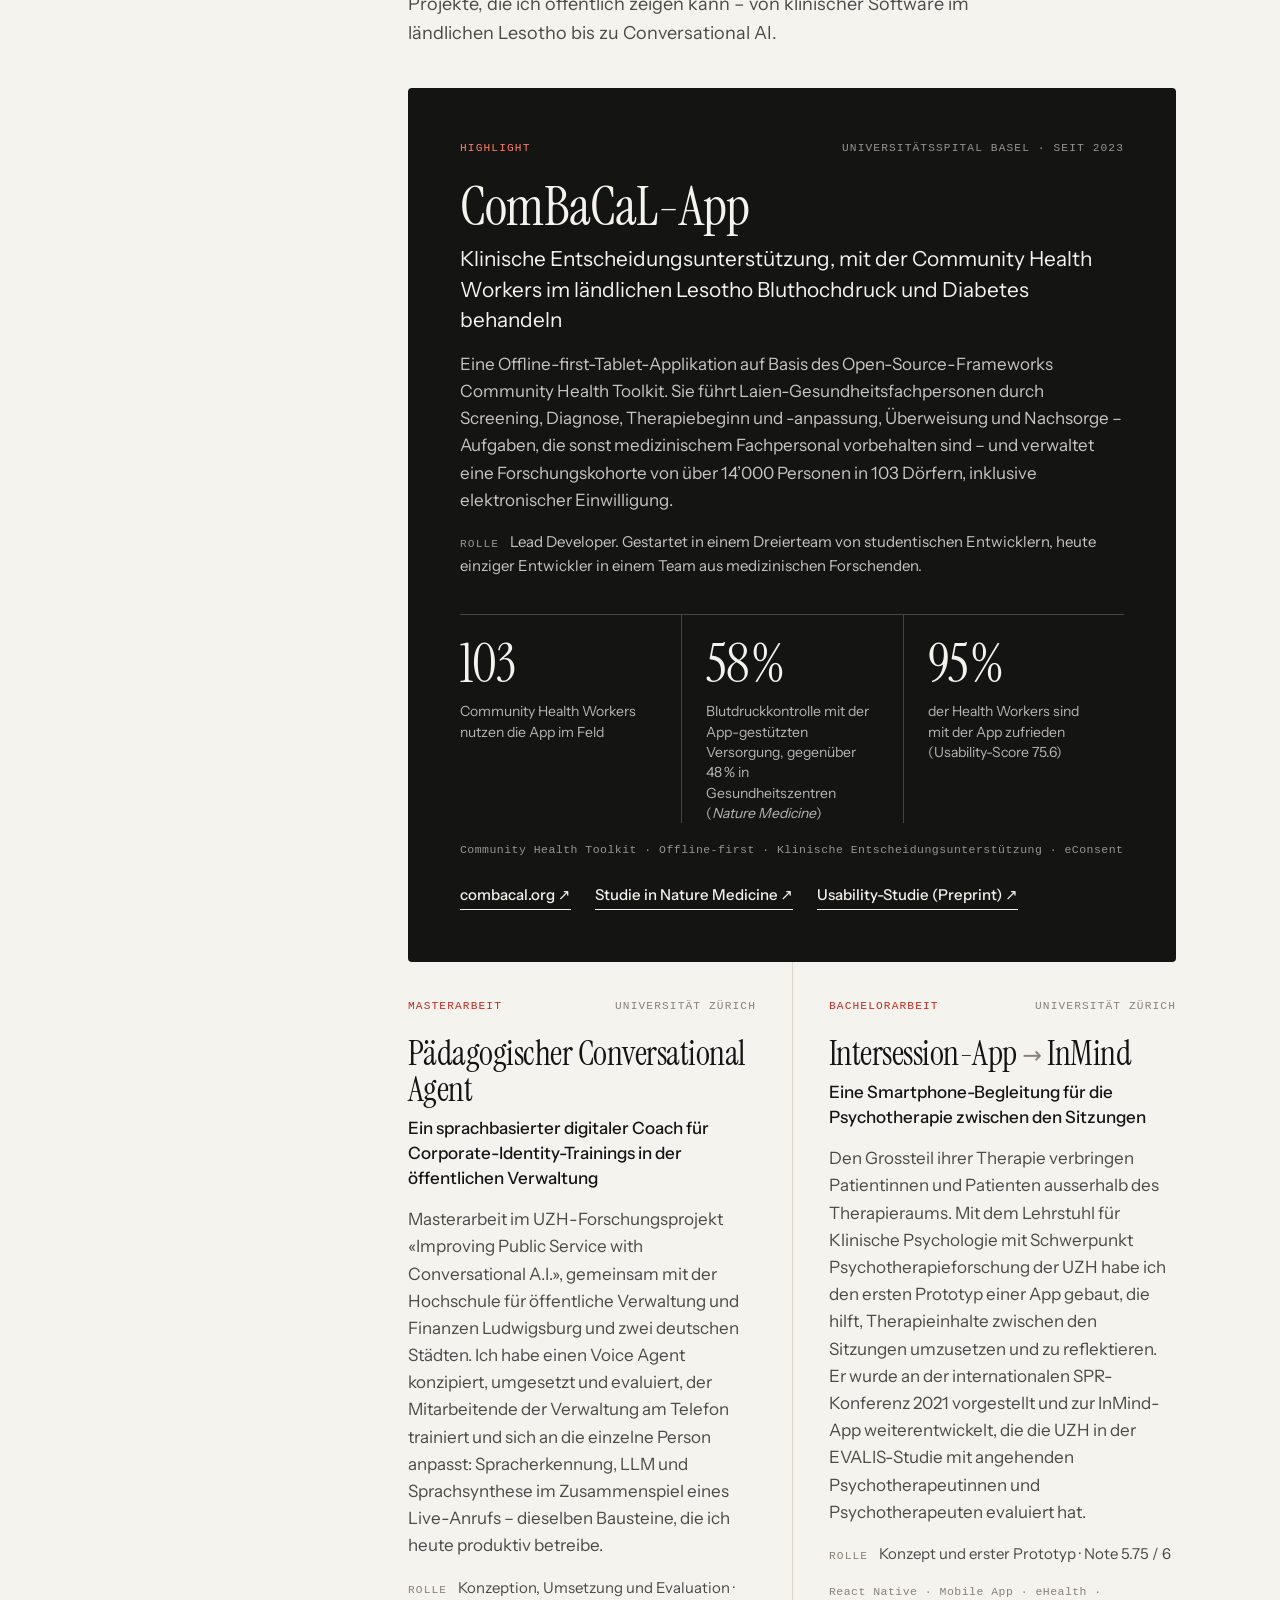
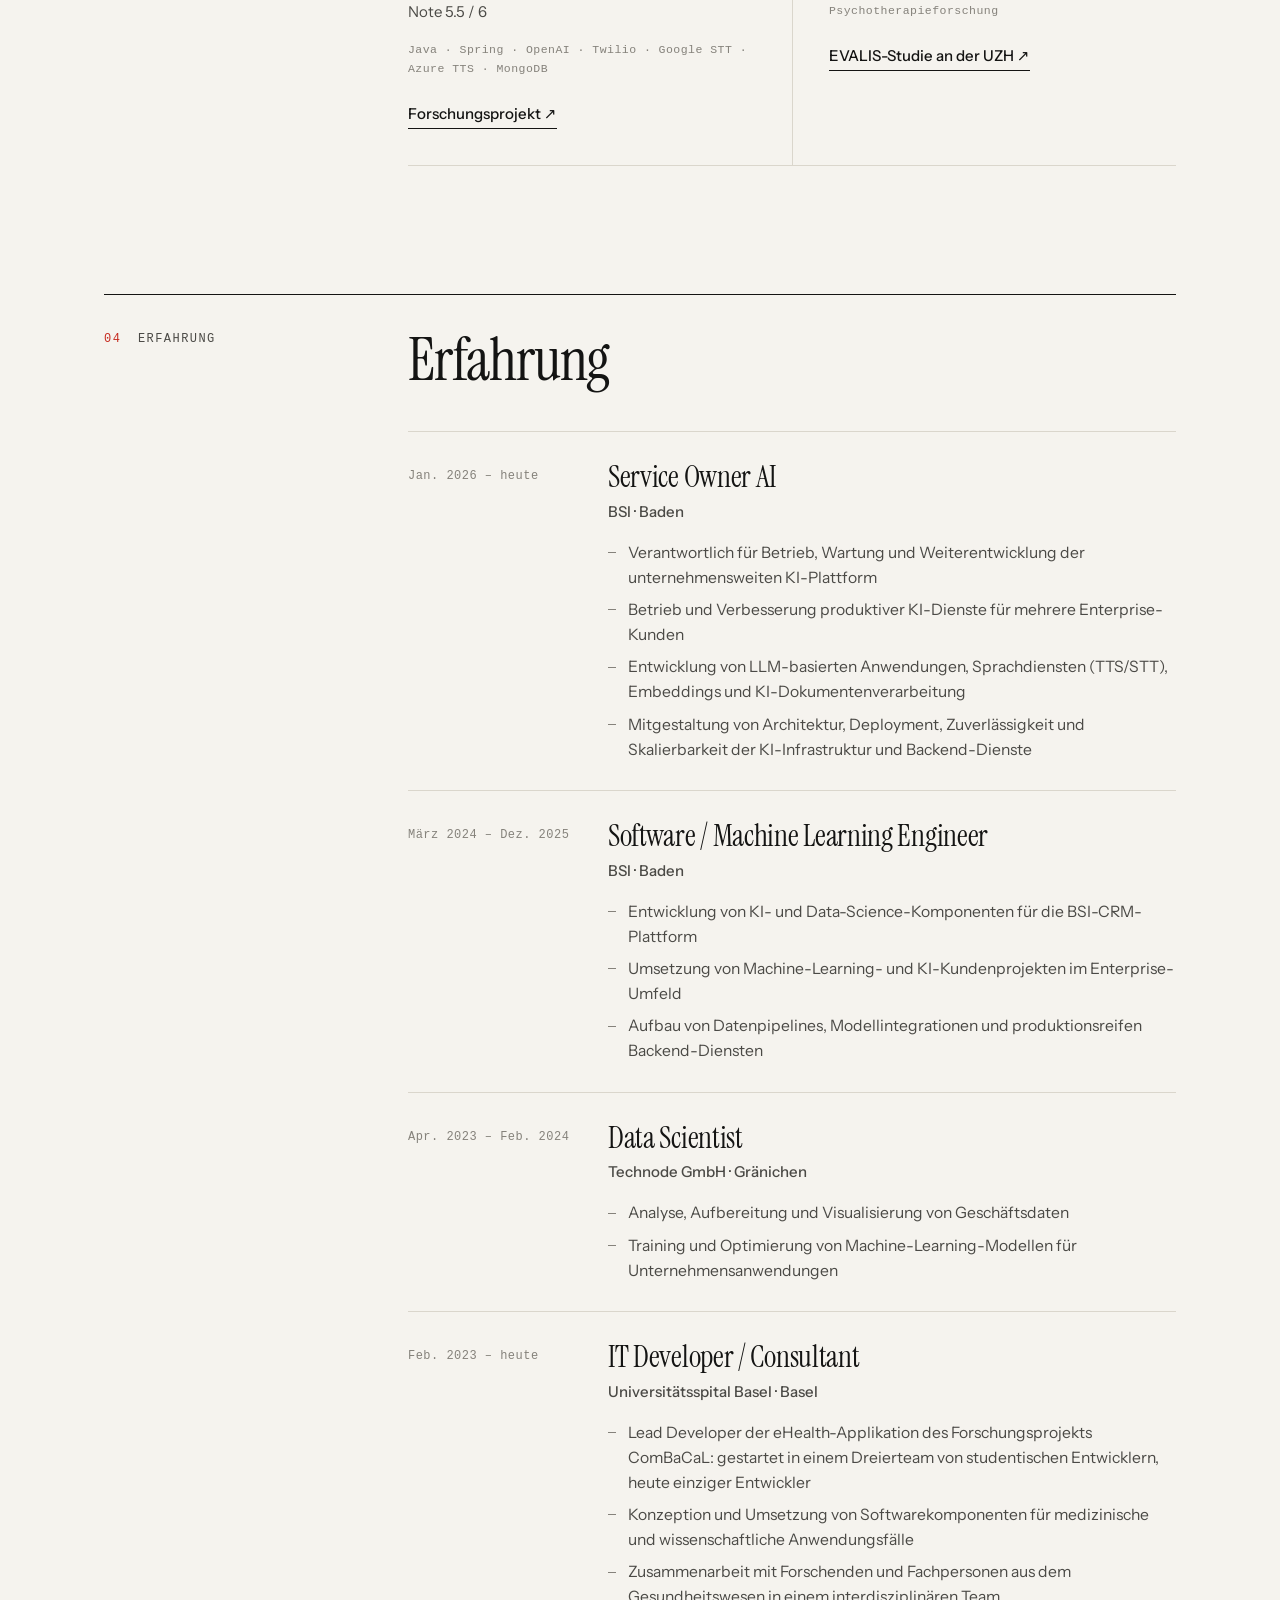
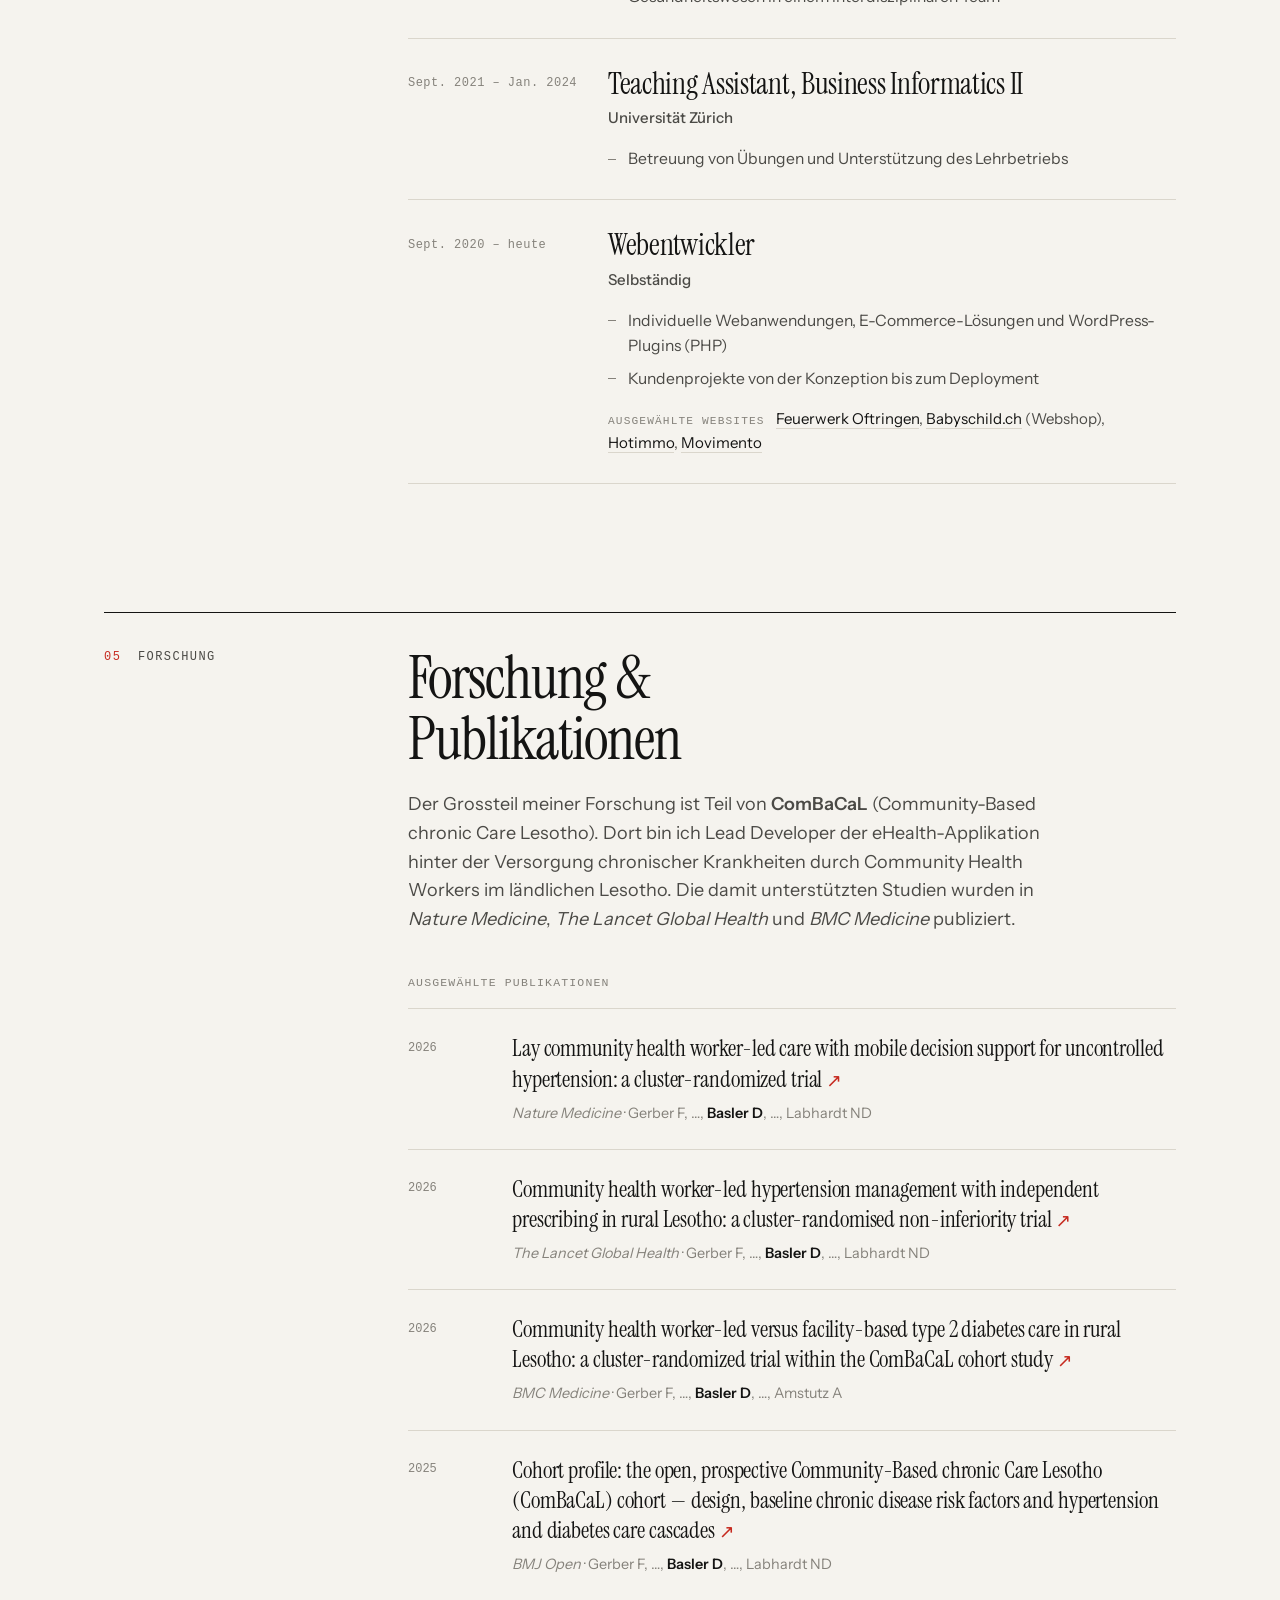
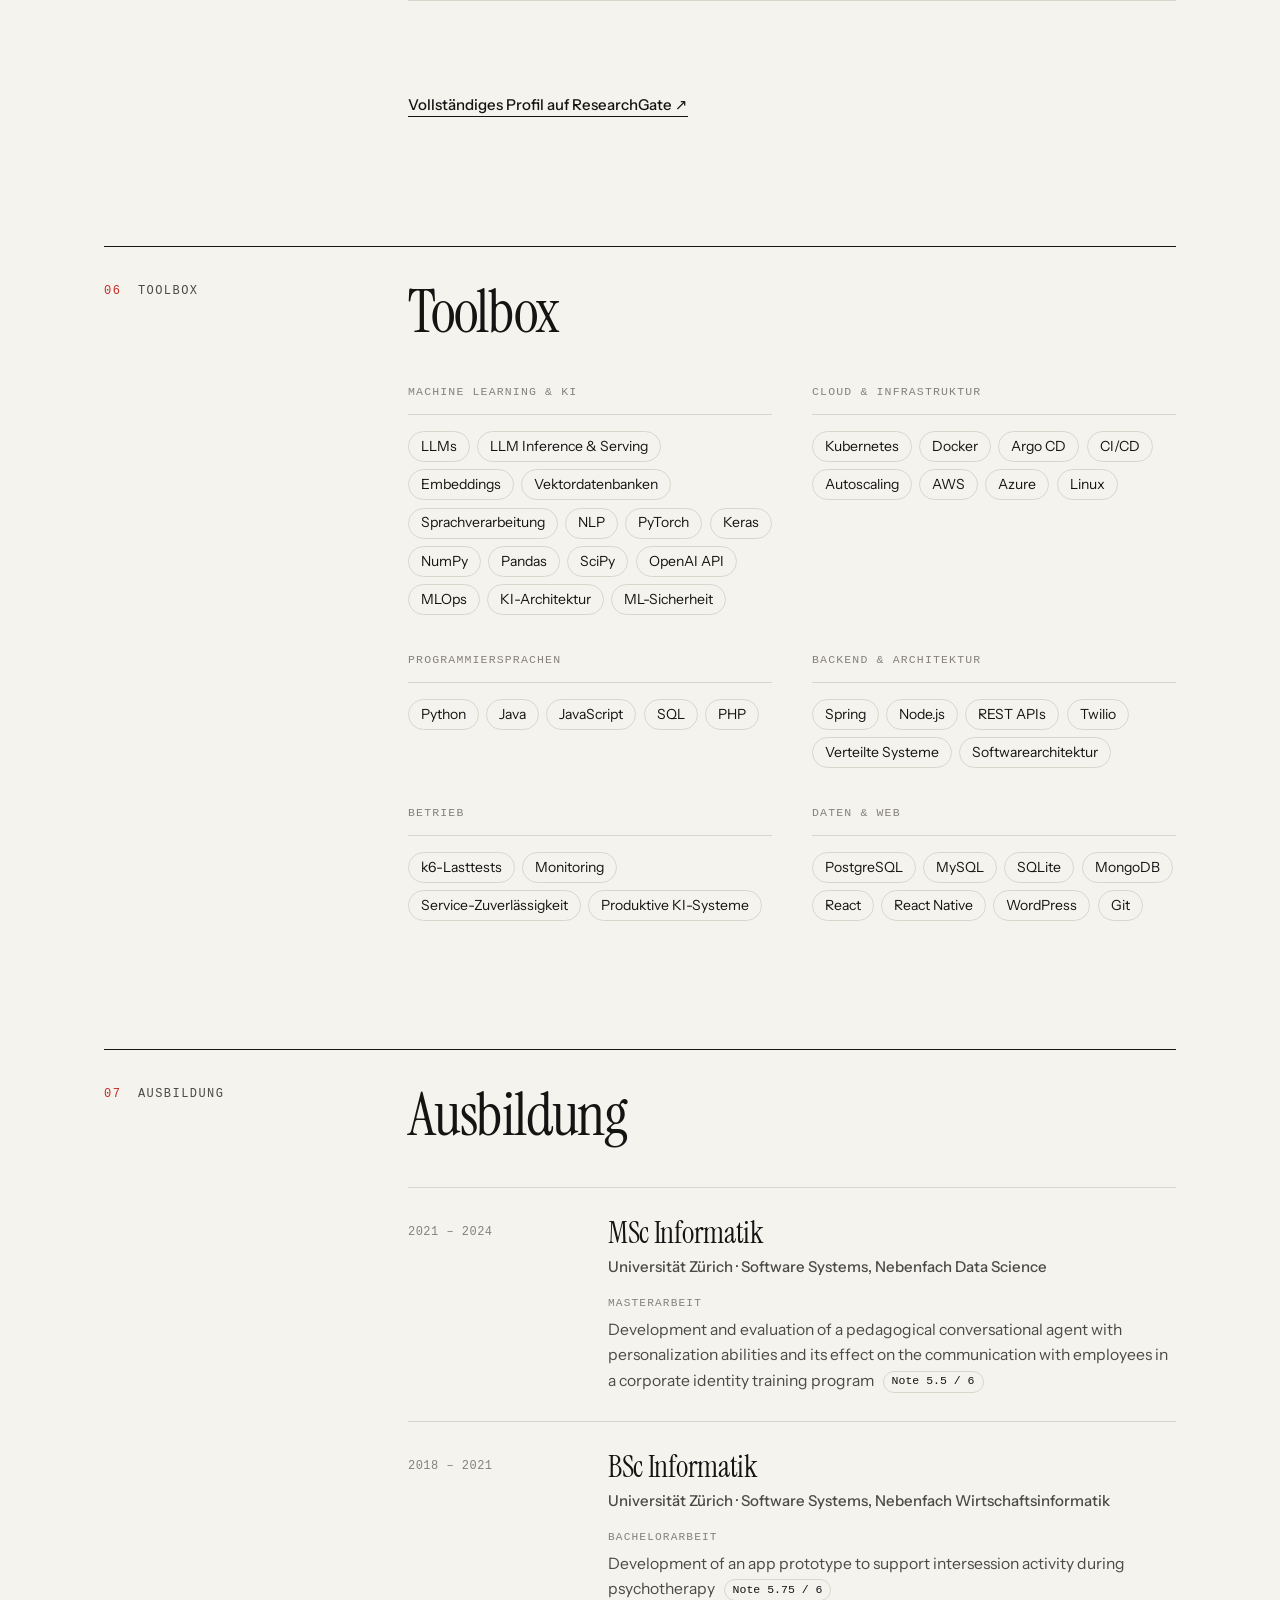
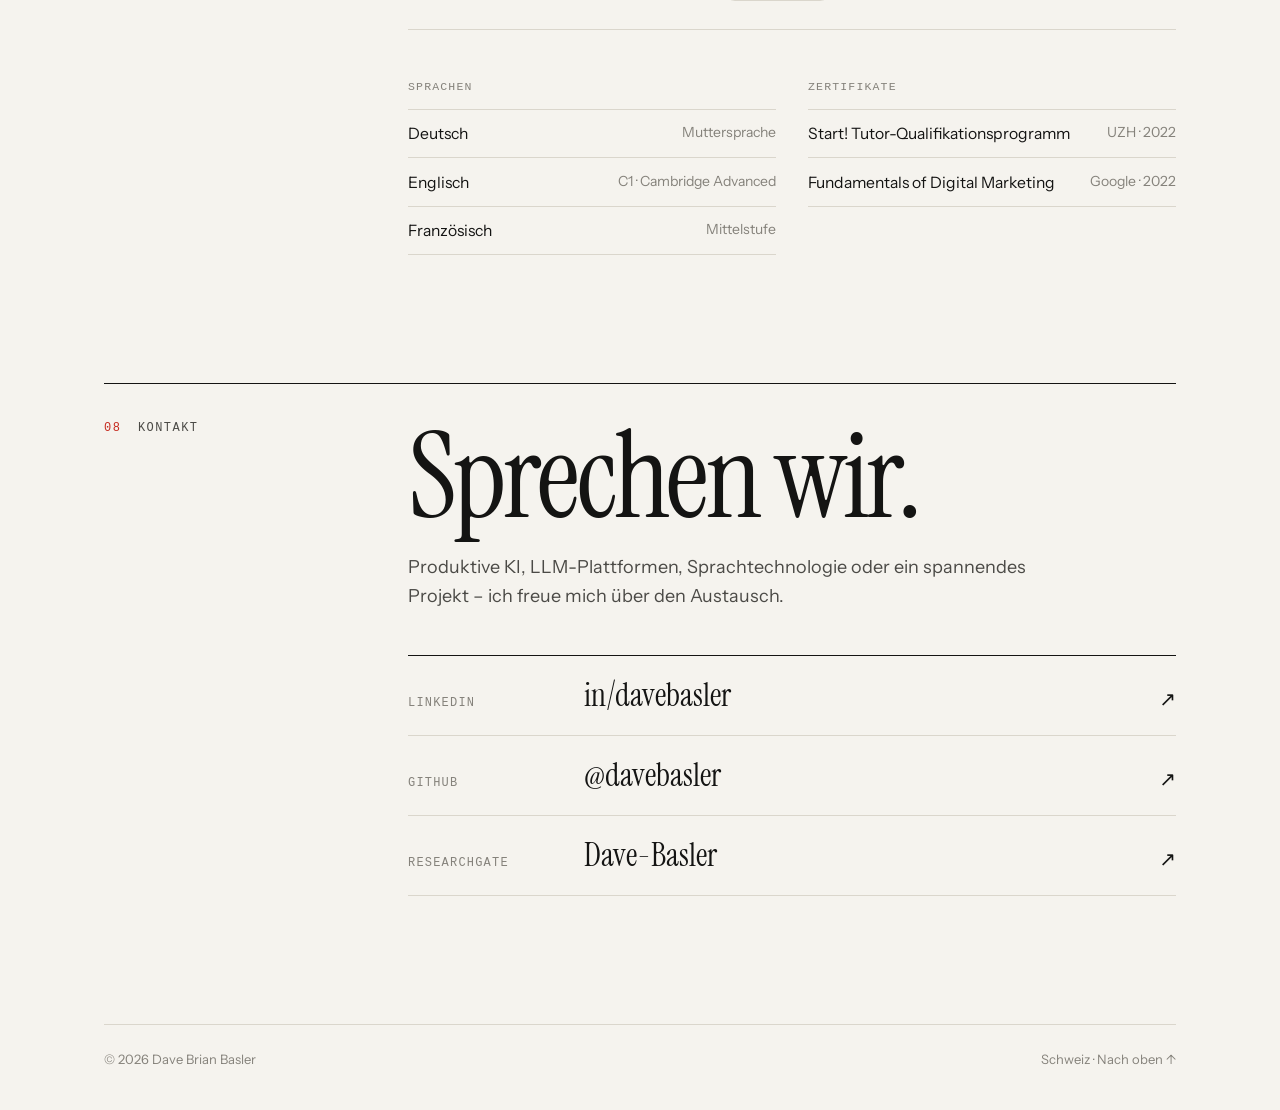
==== commit 10068ad6: "Sharpen project cards with role and tech details - ComBaCaL: lead developer (started in a team of th" ====
--- a/de/index.html
+++ b/de/index.html
@@ -144,7 +144,7 @@
       <dl class="now rise rise-3">
         <div><dt>Aktuell</dt><dd>Service Owner AI bei <strong>BSI</strong></dd></div>
         <div><dt>Fokus</dt><dd>LLM-Plattformen, Sprach- &amp; Dokumenten-KI</dd></div>
-        <div><dt>Forschung</dt><dd>eHealth für ComBaCaL, Universitätsspital Basel</dd></div>
+        <div><dt>Forschung</dt><dd>Lead Developer, ComBaCaL-eHealth-App</dd></div>
         <div><dt>Standort</dt><dd>Schweiz</dd></div>
       </dl>
 
@@ -175,7 +175,7 @@
             für Enterprise-Kunden umgesetzt.
           </p>
           <p>
-            Meine Arbeit ist ebenso in der Forschung verankert. Neben der Industrie entwickle ich die
+            Meine Arbeit ist ebenso in der Forschung verankert. Neben der Industrie bin ich Lead Developer der
             eHealth-Applikation für das Projekt <strong>ComBaCaL</strong> am Universitätsspital Basel –
             eine Arbeit, die zu begutachteten Studien in <i>Nature Medicine</i>,
             <i>The Lancet Global Health</i> und <i>BMC Medicine</i> beigetragen hat.
@@ -231,7 +231,7 @@
           <h3 id="case-combacal" class="case-title">ComBaCaL-App</h3>
           <p class="case-sub">Klinische Entscheidungsunterstützung, mit der Community Health Workers im ländlichen Lesotho Bluthochdruck und Diabetes behandeln</p>
           <p class="case-text">Eine Offline-first-Tablet-Applikation auf Basis des Open-Source-Frameworks Community Health Toolkit. Sie führt Laien-Gesundheitsfachpersonen durch Screening, Diagnose, Therapiebeginn und -anpassung, Überweisung und Nachsorge – Aufgaben, die sonst medizinischem Fachpersonal vorbehalten sind – und verwaltet eine Forschungskohorte von über 14’000 Personen in 103 Dörfern, inklusive elektronischer Einwilligung.</p>
-          <p class="case-role"><span>Rolle</span> Entwicklung der eHealth-Applikation, gemeinsam mit dem klinischen Forschungsteam</p>
+          <p class="case-role"><span>Rolle</span> Lead Developer. Gestartet in einem Dreierteam von studentischen Entwicklern, heute einziger Entwickler in einem Team aus medizinischen Forschenden.</p>
           <ul class="case-stats">
             <li><span class="stat-value">103</span><span class="stat-label">Community Health Workers nutzen die App im Feld</span></li>
             <li><span class="stat-value">58&#8239;%</span><span class="stat-label">Blutdruckkontrolle mit der App-gestützten Versorgung, gegenüber 48&#8239;% in Gesundheitszentren (<i>Nature Medicine</i>)</span></li>
@@ -249,23 +249,23 @@
           <article class="case reveal" aria-labelledby="case-agent">
             <p class="case-meta"><span>Masterarbeit</span><span>Universität Zürich</span></p>
             <h3 id="case-agent" class="case-title">Pädagogischer Conversational Agent</h3>
-            <p class="case-sub">Ein digitaler Coach für Corporate-Identity-Trainings in der öffentlichen Verwaltung</p>
-            <p class="case-text">Masterarbeit im UZH-Forschungsprojekt «Improving Public Service with Conversational A.I.», gemeinsam mit der Hochschule für öffentliche Verwaltung und Finanzen Ludwigsburg und zwei deutschen Städten. Ich habe einen Conversational Agent konzipiert, umgesetzt und evaluiert, der das Training an die einzelnen Mitarbeitenden anpasst, und seine Wirkung auf die Kommunikation mit den Mitarbeitenden untersucht.</p>
+            <p class="case-sub">Ein sprachbasierter digitaler Coach für Corporate-Identity-Trainings in der öffentlichen Verwaltung</p>
+            <p class="case-text">Masterarbeit im UZH-Forschungsprojekt «Improving Public Service with Conversational A.I.», gemeinsam mit der Hochschule für öffentliche Verwaltung und Finanzen Ludwigsburg und zwei deutschen Städten. Ich habe einen Voice Agent konzipiert, umgesetzt und evaluiert, der Mitarbeitende der Verwaltung am Telefon trainiert und sich an die einzelne Person anpasst: Spracherkennung, LLM und Sprachsynthese im Zusammenspiel eines Live-Anrufs – dieselben Bausteine, die ich heute produktiv betreibe.</p>
             <p class="case-role"><span>Rolle</span> Konzeption, Umsetzung und Evaluation · Note&nbsp;5.5&nbsp;/&nbsp;6</p>
-            <p class="tags">Conversational&nbsp;AI · Personalisierung · Nutzerstudie</p>
+            <p class="tags">Java · Spring · OpenAI · Twilio · Google&nbsp;STT · Azure&nbsp;TTS · MongoDB</p>
             <p class="case-links">
               <a href="https://www.ifi.uzh.ch/en/imrg/research/completed-projects/erreichbarkeitstrainer.html" target="_blank" rel="noopener">Forschungsprojekt <span aria-hidden="true">↗</span></a>
             </p>
           </article>
           <article class="case reveal" aria-labelledby="case-evalis">
             <p class="case-meta"><span>Bachelorarbeit</span><span>Universität Zürich</span></p>
-            <h3 id="case-evalis" class="case-title">Intersession-App <span class="arrow">→</span> EVALIS</h3>
+            <h3 id="case-evalis" class="case-title">Intersession-App <span class="arrow">→</span> InMind</h3>
             <p class="case-sub">Eine Smartphone-Begleitung für die Psychotherapie zwischen den Sitzungen</p>
-            <p class="case-text">Den Grossteil ihrer Therapie verbringen Patientinnen und Patienten ausserhalb des Therapieraums. Mit dem Lehrstuhl für Klinische Psychologie mit Schwerpunkt Psychotherapieforschung der UZH habe ich den ersten Prototyp einer App gebaut, die hilft, Therapieinhalte zwischen den Sitzungen umzusetzen und zu reflektieren. Er wurde an der internationalen SPR-Konferenz 2021 vorgestellt und zu EVALIS weiterentwickelt, das die UZH mit angehenden Psychotherapeutinnen und Psychotherapeuten evaluiert hat.</p>
+            <p class="case-text">Den Grossteil ihrer Therapie verbringen Patientinnen und Patienten ausserhalb des Therapieraums. Mit dem Lehrstuhl für Klinische Psychologie mit Schwerpunkt Psychotherapieforschung der UZH habe ich den ersten Prototyp einer App gebaut, die hilft, Therapieinhalte zwischen den Sitzungen umzusetzen und zu reflektieren. Er wurde an der internationalen SPR-Konferenz 2021 vorgestellt und zur InMind-App weiterentwickelt, die die UZH in der EVALIS-Studie mit angehenden Psychotherapeutinnen und Psychotherapeuten evaluiert hat.</p>
             <p class="case-role"><span>Rolle</span> Konzept und erster Prototyp · Note&nbsp;5.75&nbsp;/&nbsp;6</p>
-            <p class="tags">Mobile&nbsp;App · eHealth · Psychotherapieforschung</p>
+            <p class="tags">React&nbsp;Native · Mobile&nbsp;App · eHealth · Psychotherapieforschung</p>
             <p class="case-links">
-              <a href="https://www.psychologie.uzh.ch/dam/jcr:62f3a112-4a3c-4815-b643-fffcd10475ab/Flyer_EVALIS_27.09.22.pdf" target="_blank" rel="noopener">EVALIS-Studienflyer (PDF) <span aria-hidden="true">↗</span></a>
+              <a href="https://www.psychologie.uzh.ch/de/bereiche/hea/klipfor/forschung/forschungsprojekte/InterAkt/EVALIS--Evaluation-einer-Smartphone-App-zur-Unterst%C3%BCtzung-von-Intersession-Prozessen-in-der-Psychotherapie.html" target="_blank" rel="noopener">EVALIS-Studie an der UZH <span aria-hidden="true">↗</span></a>
             </p>
           </article>
         </div>
@@ -324,7 +324,7 @@
               <h3 class="entry-title">IT Developer / Consultant</h3>
               <p class="entry-org">Universitätsspital Basel · Basel</p>
               <ul class="entry-points">
-                <li>Entwicklung der eHealth-Applikation des Forschungsprojekts ComBaCaL</li>
+                <li>Lead Developer der eHealth-Applikation des Forschungsprojekts ComBaCaL: gestartet in einem Dreierteam von studentischen Entwicklern, heute einziger Entwickler</li>
                 <li>Konzeption und Umsetzung von Softwarekomponenten für medizinische und wissenschaftliche Anwendungsfälle</li>
                 <li>Zusammenarbeit mit Forschenden und Fachpersonen aus dem Gesundheitswesen in einem interdisziplinären Team</li>
               </ul>
@@ -365,7 +365,7 @@
         <h2 id="research-title" class="section-title reveal">Forschung &amp; Publikationen</h2>
         <p class="section-intro reveal">
           Der Grossteil meiner Forschung ist Teil von <strong>ComBaCaL</strong> (Community-Based chronic Care Lesotho).
-          Dort entwickle ich die eHealth-Applikation hinter der Versorgung chronischer Krankheiten durch
+          Dort bin ich Lead Developer der eHealth-Applikation hinter der Versorgung chronischer Krankheiten durch
           Community Health Workers im ländlichen Lesotho. Die damit unterstützten Studien wurden in
           <i>Nature Medicine</i>, <i>The Lancet Global Health</i> und <i>BMC Medicine</i> publiziert.
         </p>
@@ -465,7 +465,7 @@
             <dd><ul class="chips">
               <li>LLMs</li><li>LLM Inference &amp; Serving</li><li>Embeddings</li><li>Vektordatenbanken</li>
               <li>Sprachverarbeitung</li><li>NLP</li><li>PyTorch</li><li>Keras</li><li>NumPy</li><li>Pandas</li>
-              <li>SciPy</li><li>MLOps</li><li>KI-Architektur</li><li>ML-Sicherheit</li>
+              <li>SciPy</li><li>OpenAI API</li><li>MLOps</li><li>KI-Architektur</li><li>ML-Sicherheit</li>
             </ul></dd>
           </div>
           <div class="skill-group reveal">
@@ -484,7 +484,7 @@
           <div class="skill-group reveal">
             <dt>Backend &amp; Architektur</dt>
             <dd><ul class="chips">
-              <li>Spring</li><li>Node.js</li><li>REST APIs</li><li>Verteilte Systeme</li><li>Softwarearchitektur</li>
+              <li>Spring</li><li>Node.js</li><li>REST APIs</li><li>Twilio</li><li>Verteilte Systeme</li><li>Softwarearchitektur</li>
             </ul></dd>
           </div>
           <div class="skill-group reveal">
@@ -496,7 +496,7 @@
           <div class="skill-group reveal">
             <dt>Daten &amp; Web</dt>
             <dd><ul class="chips">
-              <li>PostgreSQL</li><li>MySQL</li><li>SQLite</li><li>React</li><li>React Native</li><li>WordPress</li><li>Git</li>
+              <li>PostgreSQL</li><li>MySQL</li><li>SQLite</li><li>MongoDB</li><li>React</li><li>React Native</li><li>WordPress</li><li>Git</li>
             </ul></dd>
           </div>
         </dl>
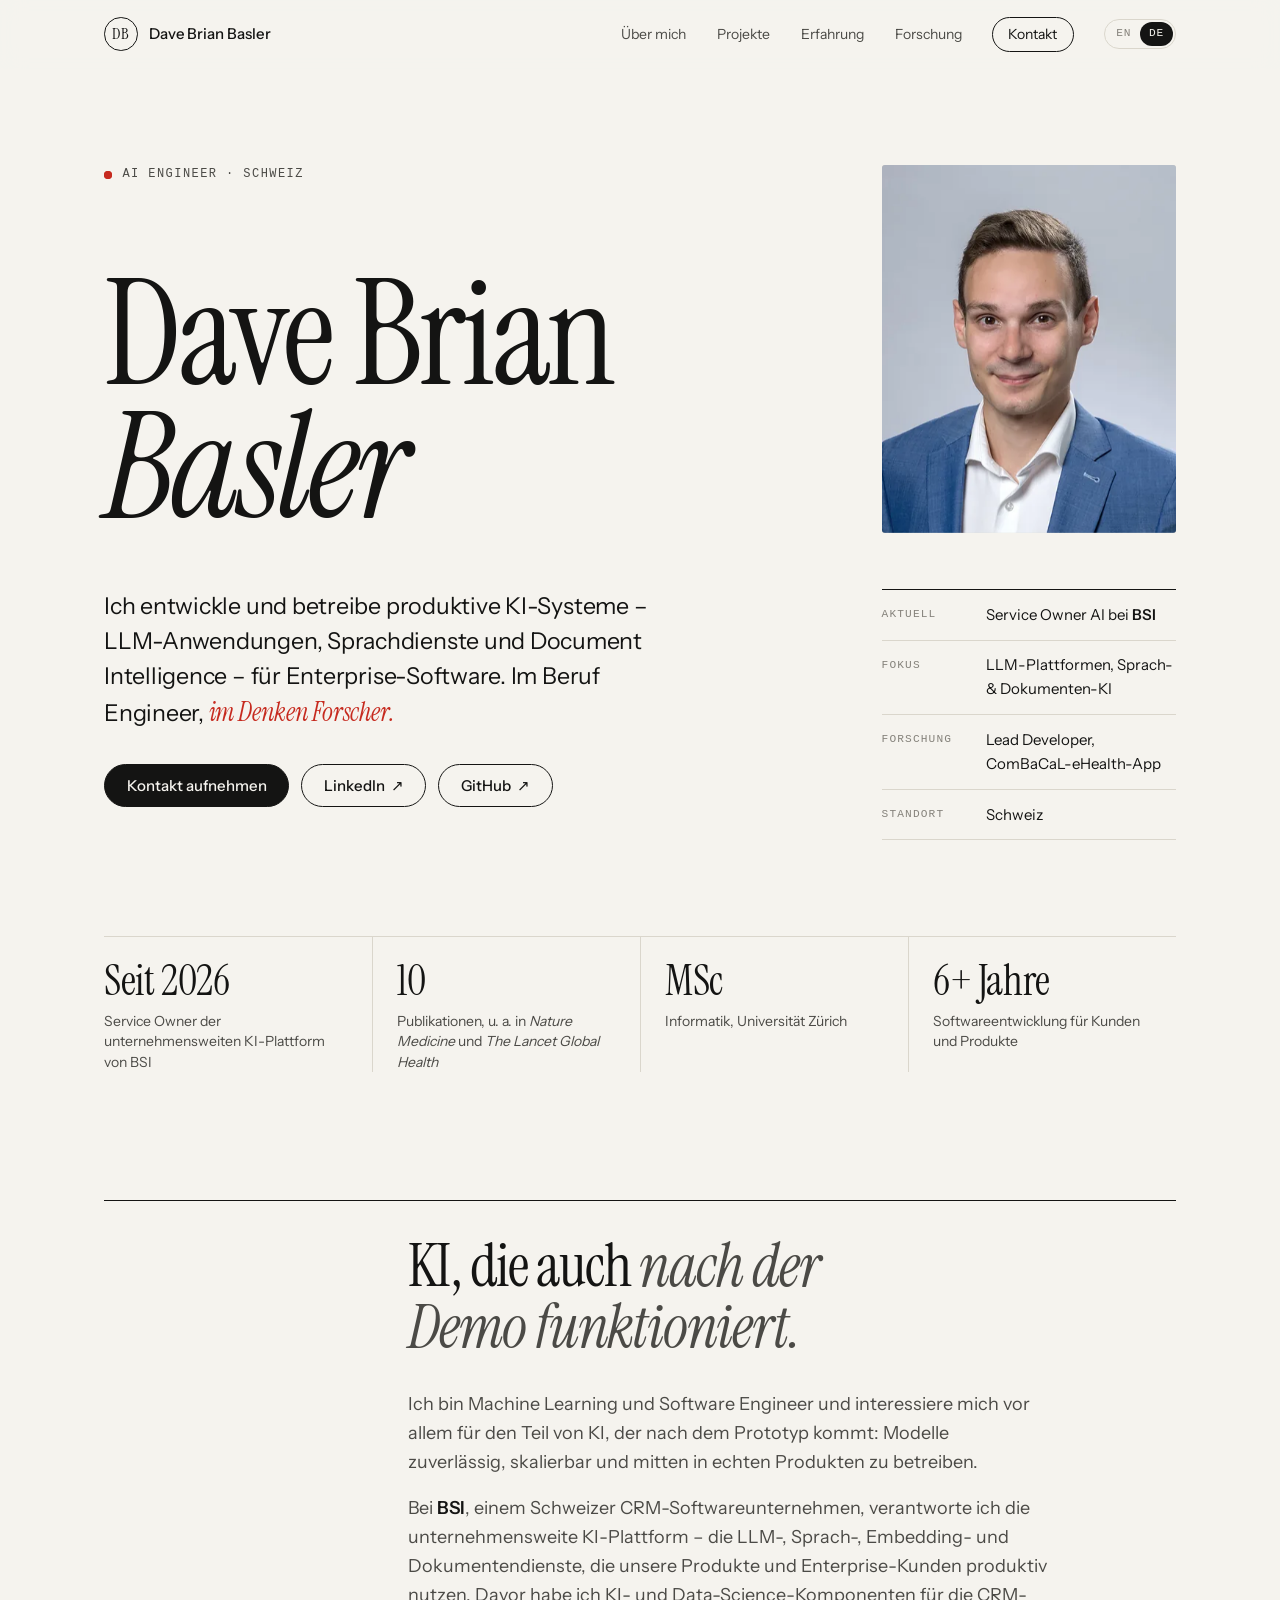
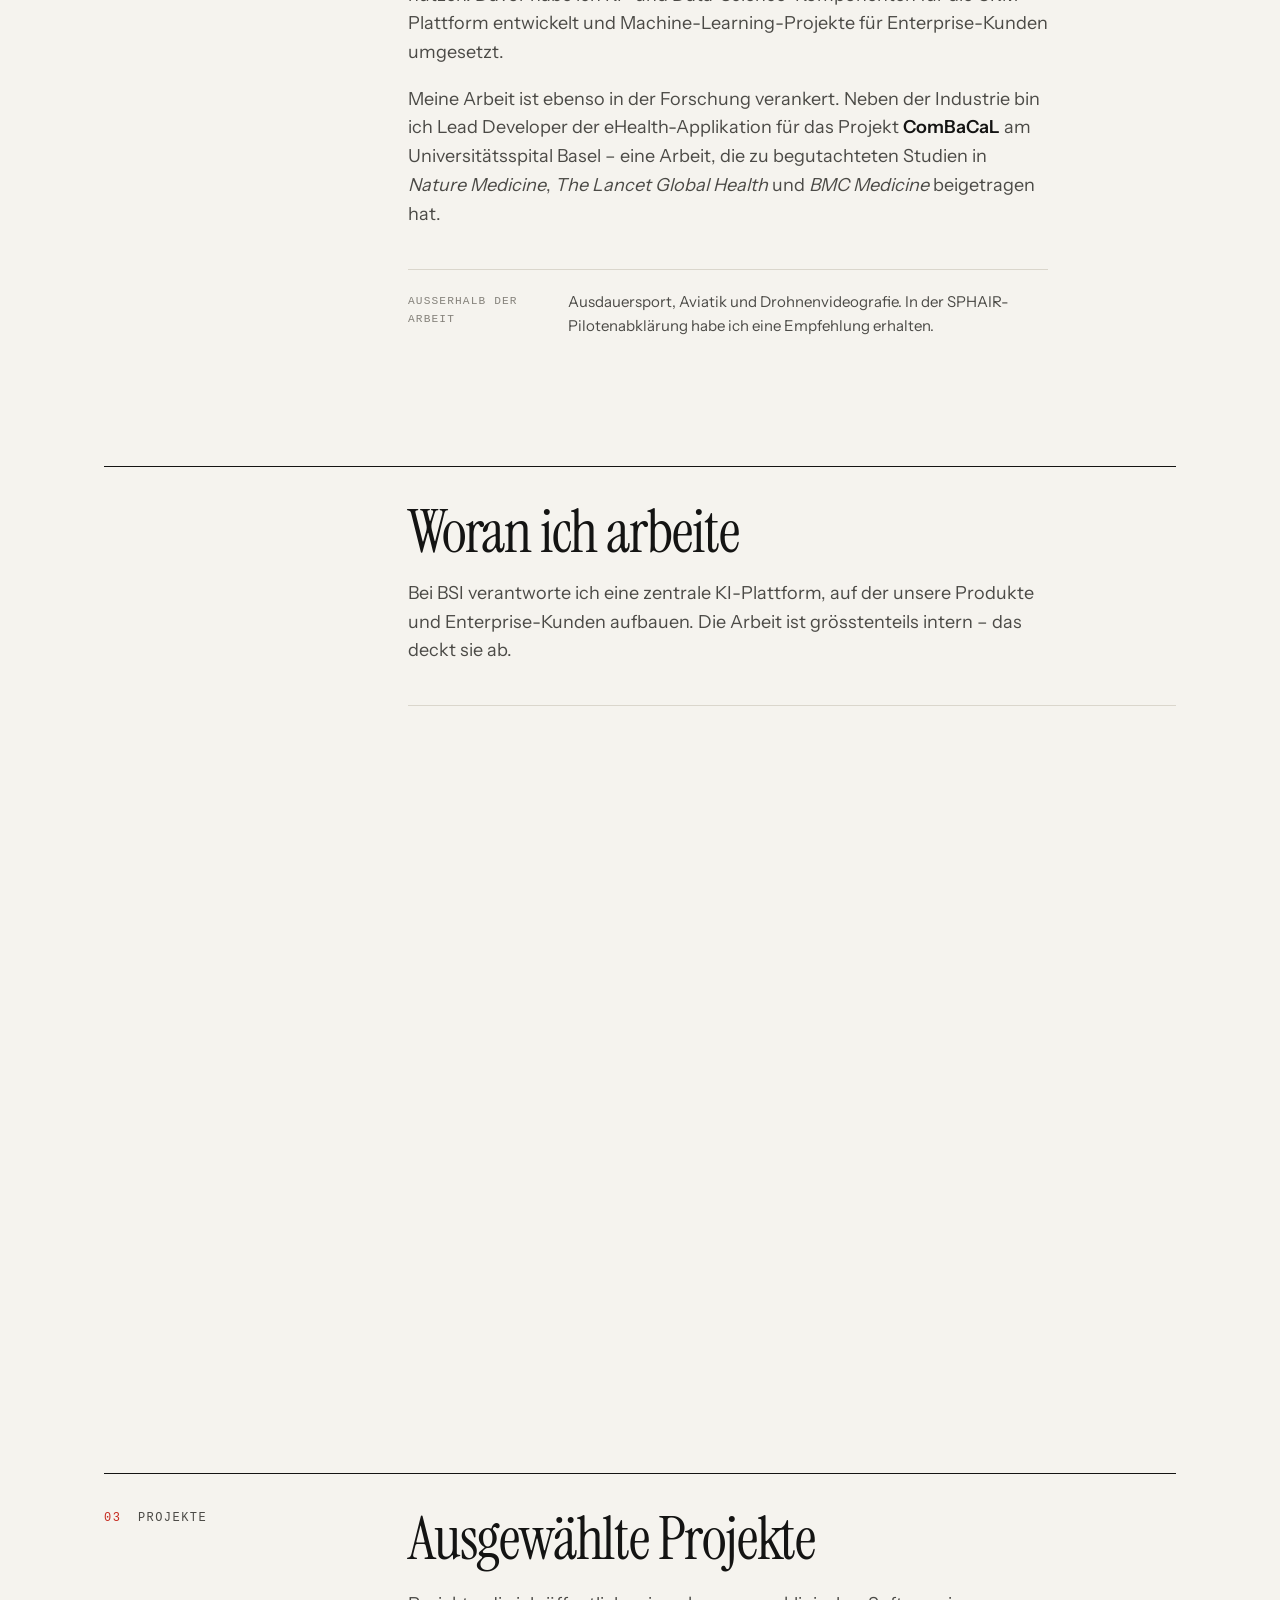
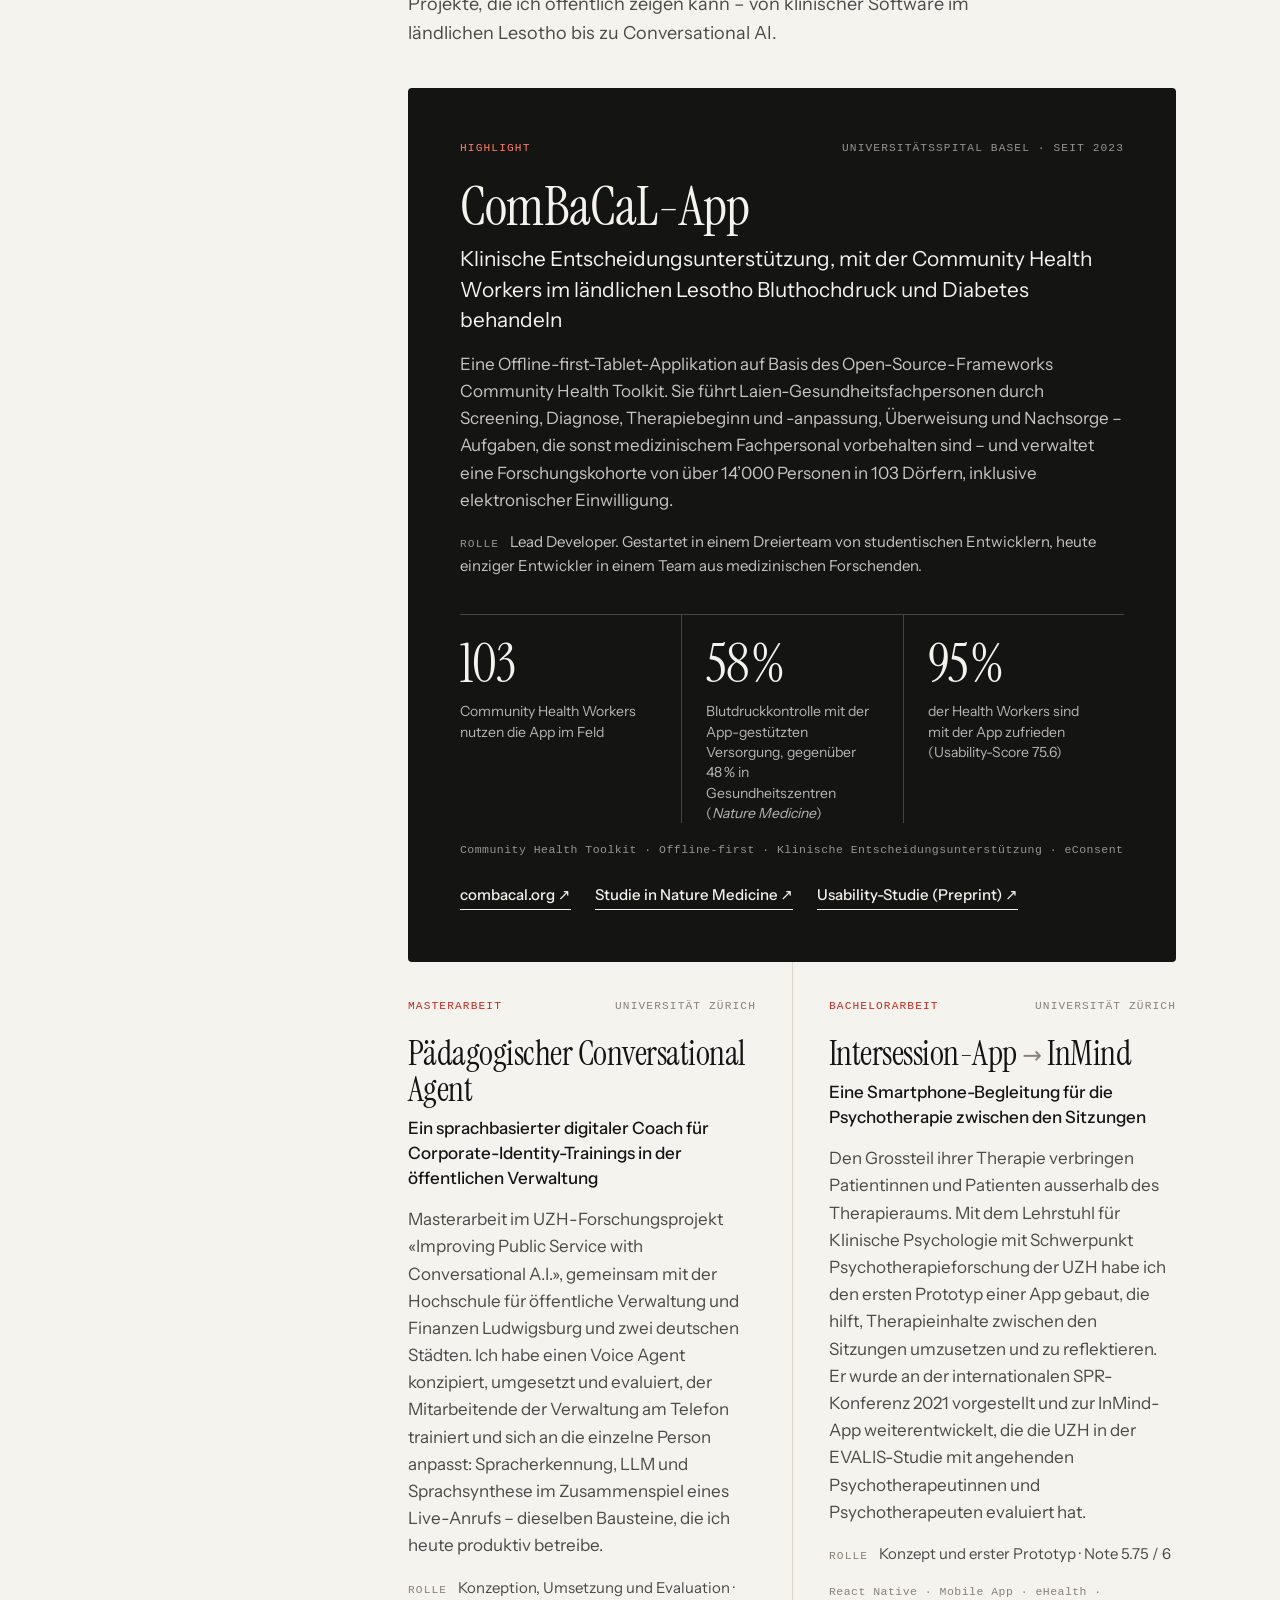
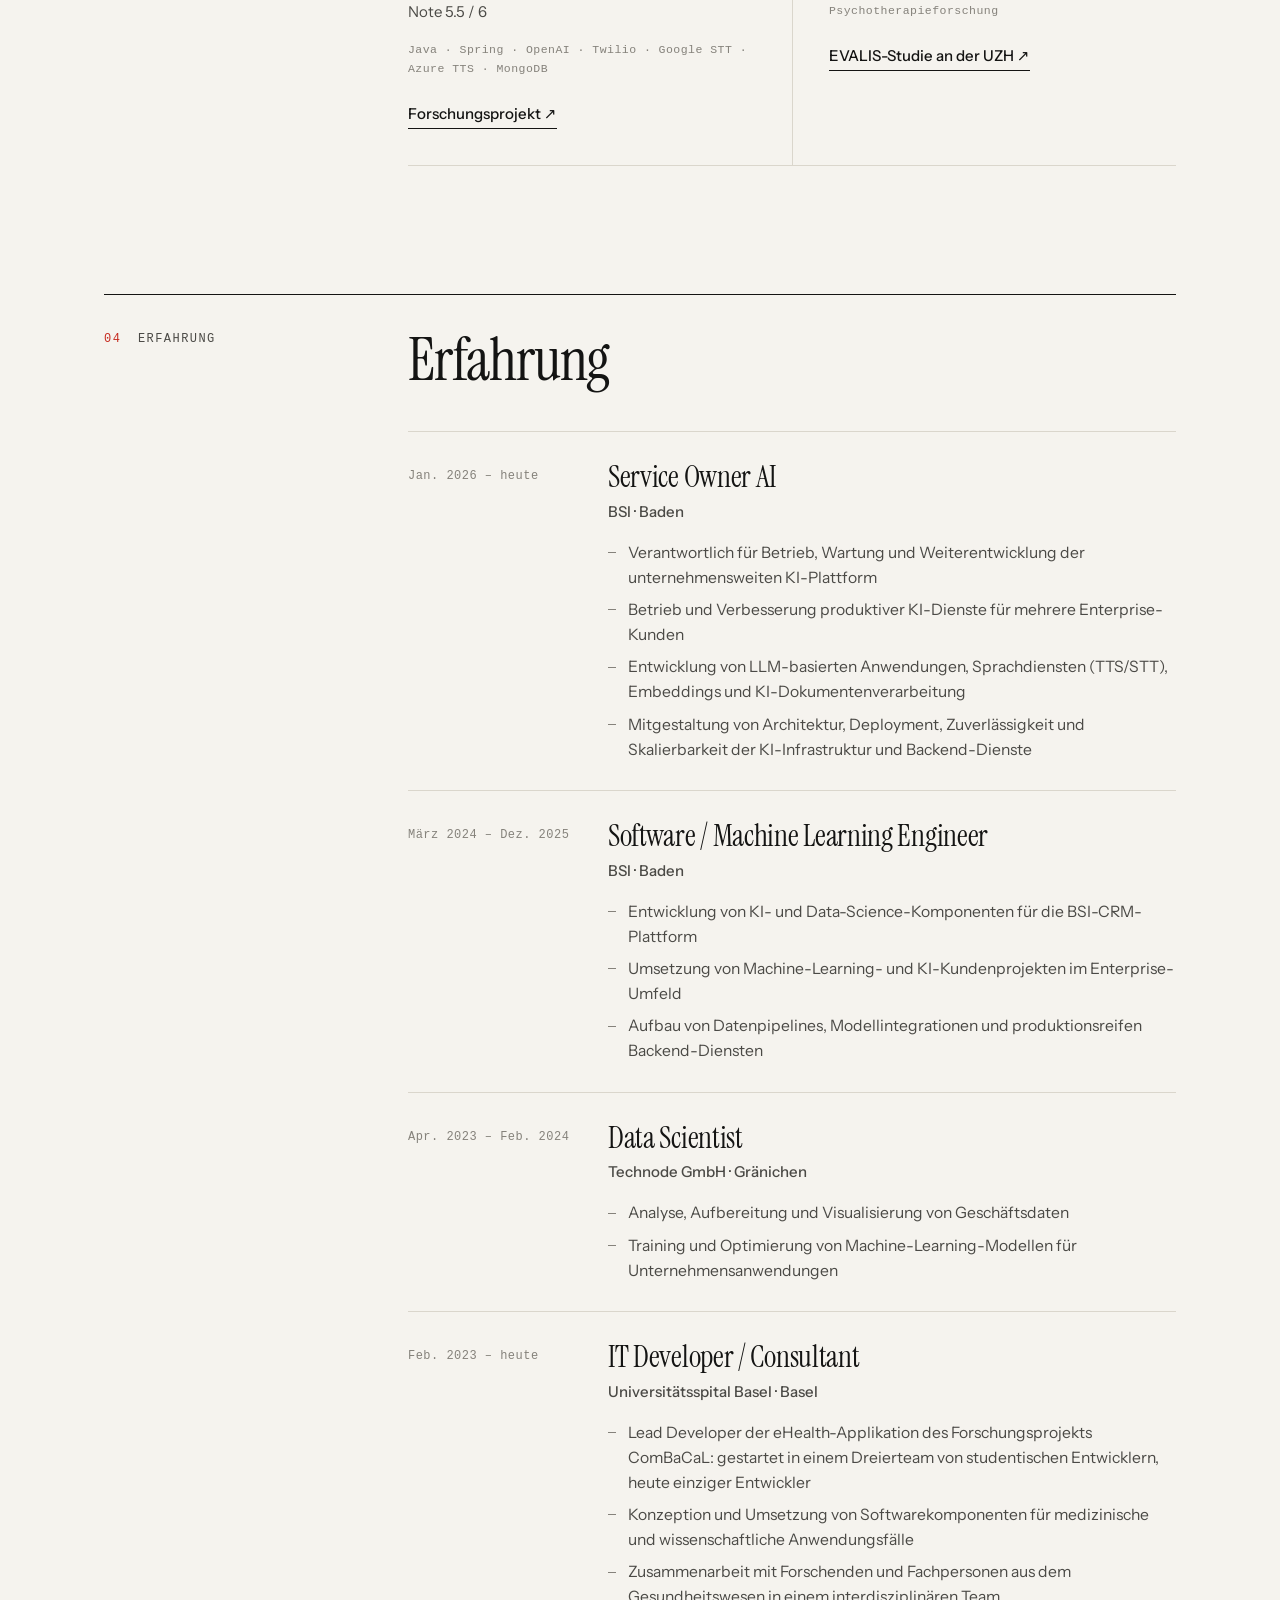
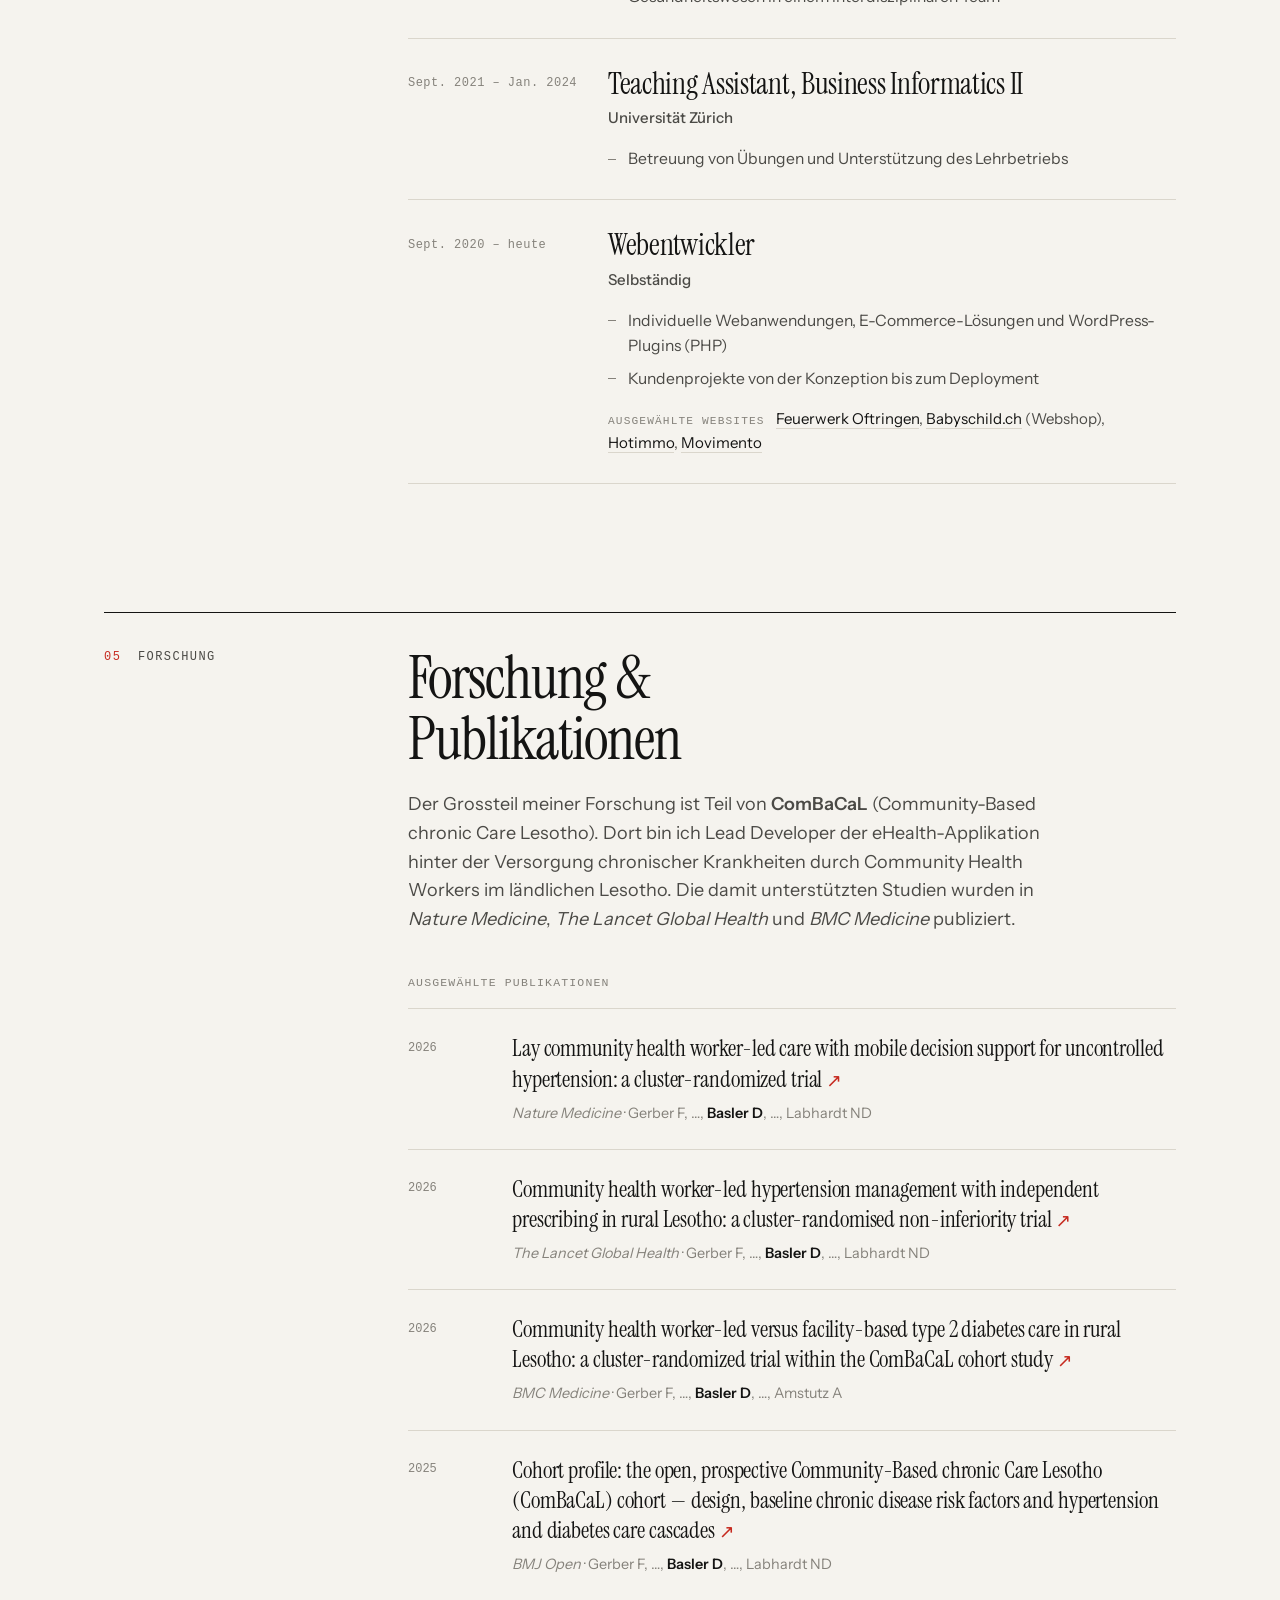
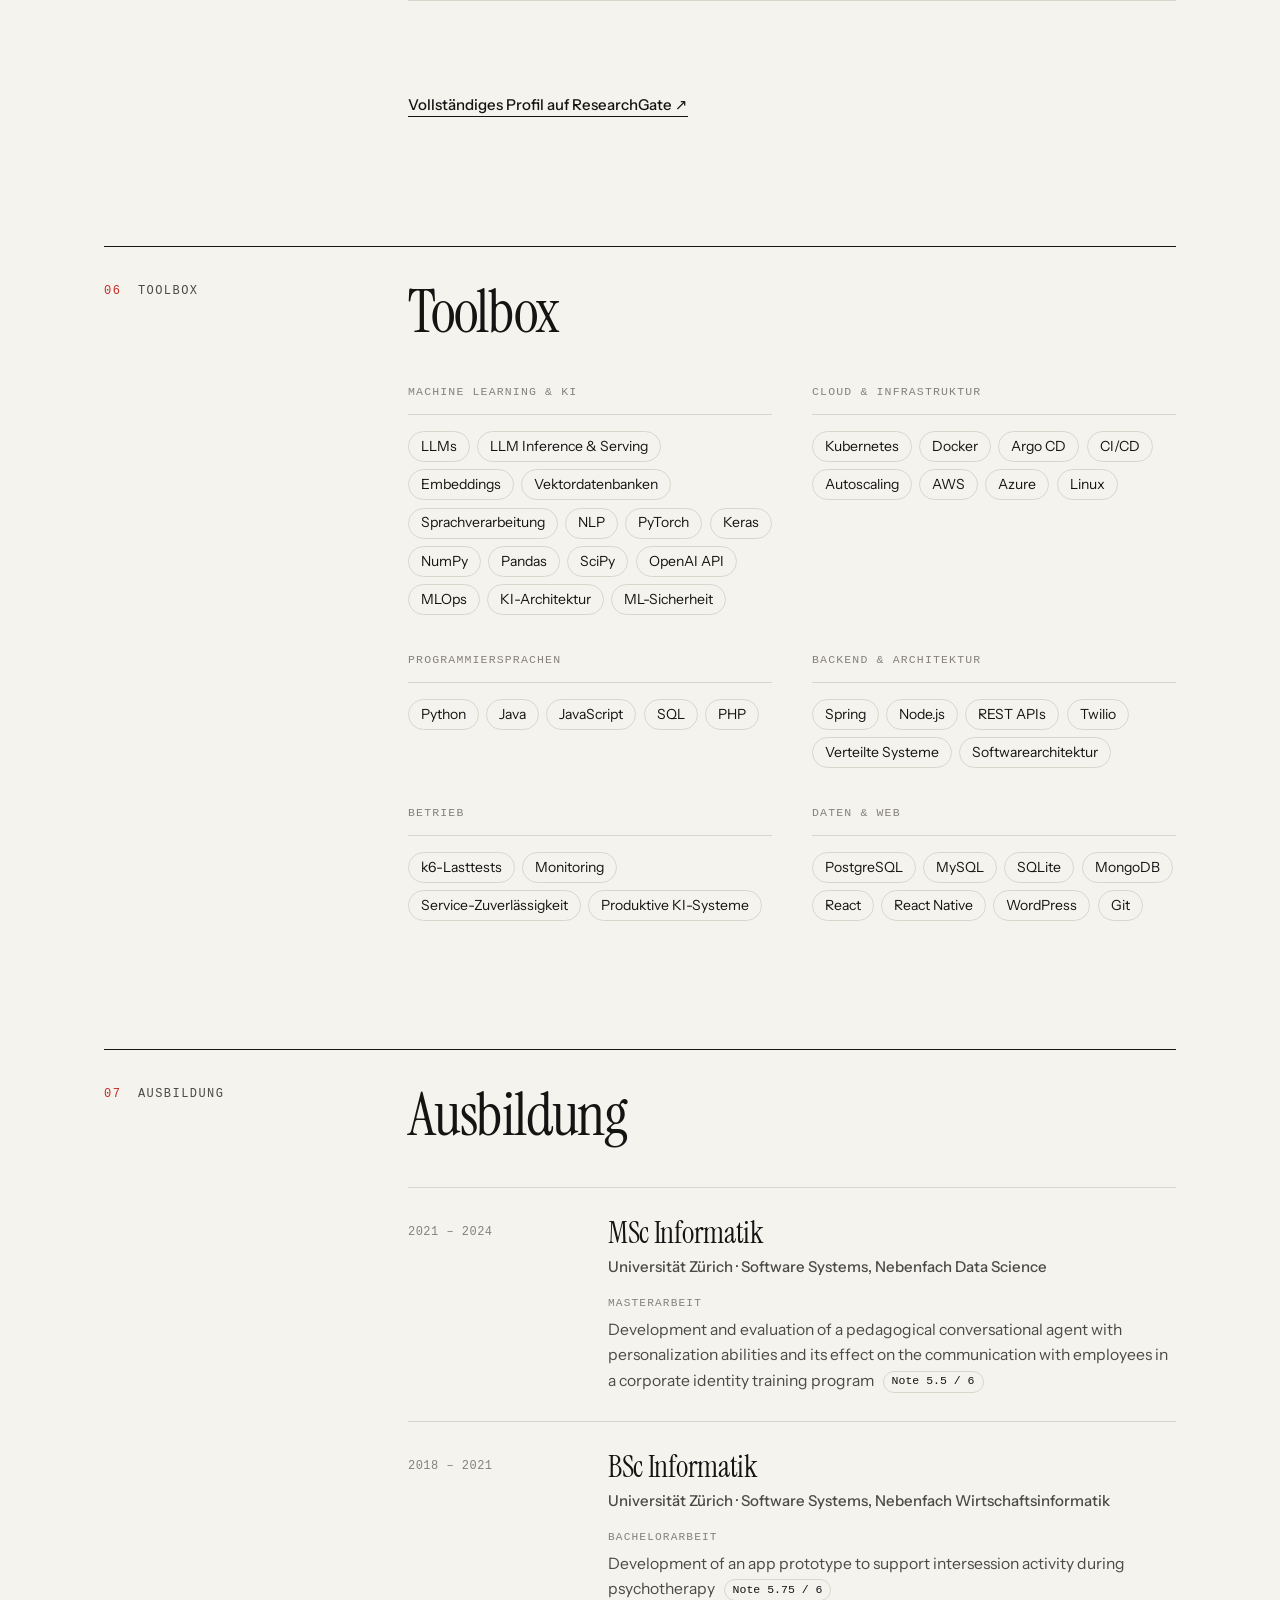
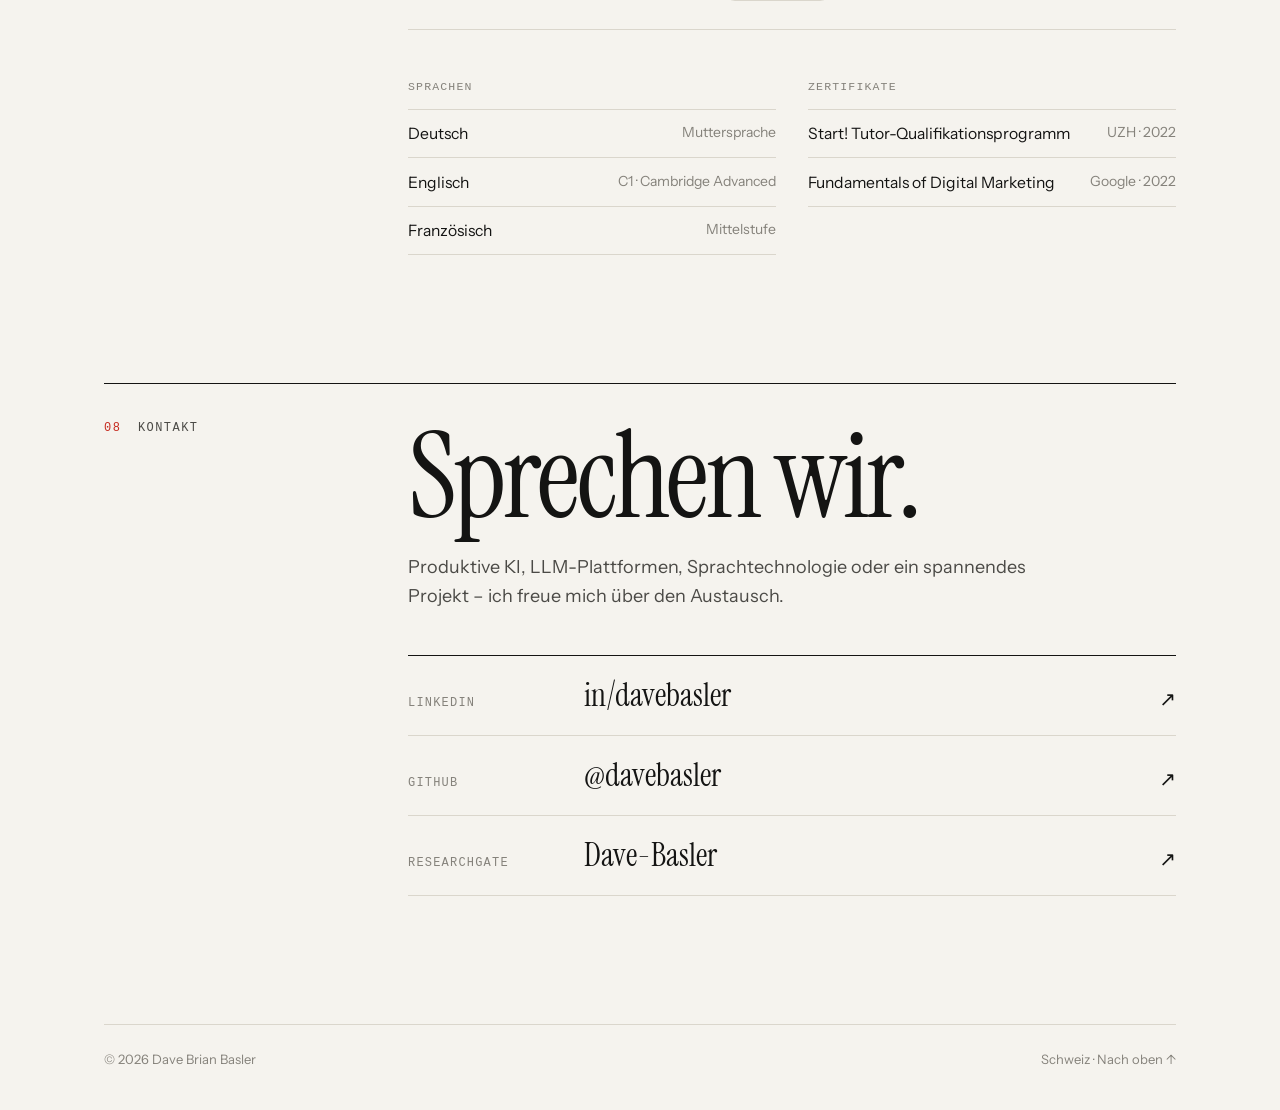
==== commit f263b1b3: "Add cache-busting versions to CSS and JS links Returning visitors kept a cached copy of the old styl" ====
--- a/de/index.html
+++ b/de/index.html
@@ -39,7 +39,7 @@
   <link rel="preload" href="../assets/fonts/instrument-serif-400.woff2" as="font" type="font/woff2" crossorigin>
   <link rel="preload" href="../assets/fonts/instrument-sans-variable.woff2" as="font" type="font/woff2" crossorigin>
   <link rel="preload" as="image" type="image/webp" href="../assets/img/portrait-800.webp" imagesrcset="../assets/img/portrait-400.webp 400w, ../assets/img/portrait-640.webp 640w, ../assets/img/portrait-800.webp 800w" imagesizes="(max-width: 760px) 8.5rem, (max-width: 960px) 13rem, 21rem">
-  <link rel="stylesheet" href="../style.css">
+  <link rel="stylesheet" href="../style.css?v=20261116">
   <script>document.documentElement.classList.add("js")</script>
 
   <script type="application/ld+json">
@@ -574,6 +574,6 @@
     </div>
   </footer>
 
-  <script src="../script.js" defer></script>
+  <script src="../script.js?v=20261116" defer></script>
 </body>
 </html>
